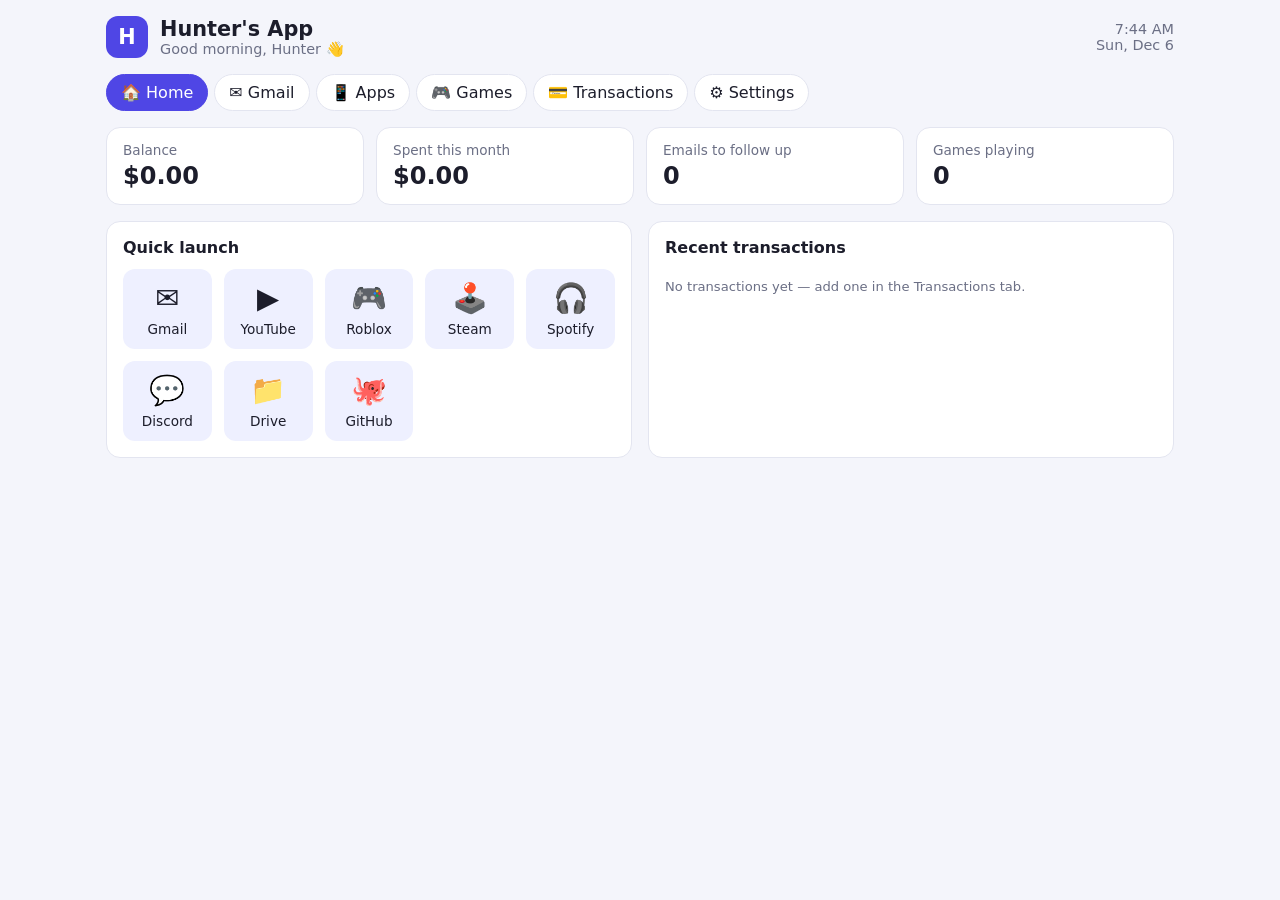
==== index.html @ a6f7c9c9 "Add Hunter's App personal dashboard Co-Authored-By: Claude Opus 5.5 <noreply@anthropic.com> Claude-S" ====
<!doctype html>
<html lang="en">
<head>
  <meta charset="utf-8">
  <meta name="viewport" content="width=device-width, initial-scale=1">
  <title>Hunter's App</title>
  <meta name="theme-color" content="#4f46e5">
  <link rel="stylesheet" href="style.css">
</head>
<body>
  <header class="topbar">
    <div class="brand">
      <span class="logo">H</span>
      <div>
        <h1>Hunter's App</h1>
        <p id="greeting" class="muted">Welcome back</p>
      </div>
    </div>
    <div id="clock" class="clock"></div>
  </header>

  <nav class="tabs" id="tabs">
    <button data-tab="home" class="active">🏠 Home</button>
    <button data-tab="gmail">✉️ Gmail</button>
    <button data-tab="apps">📱 Apps</button>
    <button data-tab="games">🎮 Games</button>
    <button data-tab="money">💳 Transactions</button>
    <button data-tab="settings">⚙️ Settings</button>
  </nav>

  <main>
    <!-- HOME -->
    <section id="home" class="panel active">
      <div class="stats">
        <div class="stat"><span class="label">Balance</span><span id="stat-balance" class="value">$0.00</span></div>
        <div class="stat"><span class="label">Spent this month</span><span id="stat-spent" class="value">$0.00</span></div>
        <div class="stat"><span class="label">Emails to follow up</span><span id="stat-mail" class="value">0</span></div>
        <div class="stat"><span class="label">Games playing</span><span id="stat-games" class="value">0</span></div>
      </div>
      <div class="grid2">
        <div class="card">
          <h2>Quick launch</h2>
          <div id="home-apps" class="app-grid small"></div>
        </div>
        <div class="card">
          <h2>Recent transactions</h2>
          <ul id="home-tx" class="list"></ul>
        </div>
      </div>
    </section>

    <!-- GMAIL -->
    <section id="gmail" class="panel">
      <div class="card">
        <h2>Open Gmail</h2>
        <div class="btn-row">
          <a class="btn" target="_blank" rel="noopener" href="https://mail.google.com/mail/u/0/#inbox">📥 Inbox</a>
          <a class="btn" target="_blank" rel="noopener" href="https://mail.google.com/mail/u/0/#search/is%3Aunread">🔵 Unread</a>
          <a class="btn" target="_blank" rel="noopener" href="https://mail.google.com/mail/u/0/#starred">⭐ Starred</a>
          <a class="btn" target="_blank" rel="noopener" href="https://mail.google.com/mail/u/0/#search/category%3Apurchases">🧾 Purchases</a>
          <a class="btn" target="_blank" rel="noopener" href="https://mail.google.com/mail/u/0/#search/category%3Aupdates">🔔 Updates</a>
          <a class="btn primary" target="_blank" rel="noopener" href="https://mail.google.com/mail/u/0/#inbox?compose=new">✏️ Compose</a>
        </div>
        <form id="mail-search" class="row">
          <input id="mail-q" placeholder="Search Gmail (e.g. from:amazon receipts)">
          <button class="btn primary">Search</button>
        </form>
      </div>
      <div class="card">
        <h2>Emails to follow up on</h2>
        <form id="mail-form" class="row">
          <input id="mail-from" placeholder="Who is it from?" required>
          <input id="mail-subject" placeholder="What's it about?" required>
          <button class="btn primary">Add</button>
        </form>
        <ul id="mail-list" class="list"></ul>
      </div>
    </section>

    <!-- APPS -->
    <section id="apps" class="panel">
      <div class="card">
        <h2>My apps</h2>
        <div id="app-grid" class="app-grid"></div>
      </div>
      <div class="card">
        <h2>Add an app</h2>
        <form id="app-form" class="row">
          <input id="app-icon" placeholder="Emoji" maxlength="4" class="short">
          <input id="app-name" placeholder="Name" required>
          <input id="app-url" placeholder="https://..." type="url" required>
          <button class="btn primary">Add</button>
        </form>
      </div>
    </section>

    <!-- GAMES -->
    <section id="games" class="panel">
      <div class="card">
        <h2>Add a game</h2>
        <form id="game-form" class="row">
          <input id="game-name" placeholder="Game name" required>
          <select id="game-platform">
            <option>PC</option><option>PlayStation</option><option>Xbox</option>
            <option>Switch</option><option>Mobile</option><option>Roblox</option><option>Other</option>
          </select>
          <select id="game-status">
            <option value="playing">Playing</option>
            <option value="wishlist">Wishlist</option>
            <option value="done">Beat it</option>
          </select>
          <button class="btn primary">Add</button>
        </form>
      </div>
      <div class="filter-row" id="game-filter">
        <button data-f="all" class="chip active">All</button>
        <button data-f="playing" class="chip">Playing</button>
        <button data-f="wishlist" class="chip">Wishlist</button>
        <button data-f="done" class="chip">Beat it</button>
      </div>
      <div id="game-list" class="game-grid"></div>
    </section>

    <!-- TRANSACTIONS -->
    <section id="money" class="panel">
      <div class="stats">
        <div class="stat"><span class="label">Money in</span><span id="m-in" class="value good">$0.00</span></div>
        <div class="stat"><span class="label">Money out</span><span id="m-out" class="value bad">$0.00</span></div>
        <div class="stat"><span class="label">Balance</span><span id="m-bal" class="value">$0.00</span></div>
      </div>
      <div class="card">
        <h2>Add a transaction</h2>
        <form id="tx-form" class="row">
          <select id="tx-type">
            <option value="out">Spent</option>
            <option value="in">Got paid</option>
          </select>
          <input id="tx-desc" placeholder="What for?" required>
          <input id="tx-amount" type="number" step="0.01" min="0.01" placeholder="Amount" required class="short">
          <select id="tx-cat">
            <option>Food</option><option>Games</option><option>Shopping</option><option>Subscriptions</option>
            <option>Transport</option><option>Allowance</option><option>Job</option><option>Gift</option><option>Other</option>
          </select>
          <input id="tx-date" type="date" required>
          <button class="btn primary">Add</button>
        </form>
      </div>
      <div class="grid2">
        <div class="card">
          <h2>Spending by category</h2>
          <div id="cat-bars"></div>
        </div>
        <div class="card">
          <h2>All transactions</h2>
          <ul id="tx-list" class="list"></ul>
        </div>
      </div>
    </section>

    <!-- SETTINGS -->
    <section id="settings" class="panel">
      <div class="card">
        <h2>Your name</h2>
        <form id="name-form" class="row">
          <input id="name-input" placeholder="Hunter">
          <button class="btn primary">Save</button>
        </form>
      </div>
      <div class="card">
        <h2>Backup</h2>
        <p class="muted">Everything is saved in this browser only. Download a backup to keep it safe or move it to another device.</p>
        <div class="btn-row">
          <button id="export-btn" class="btn">⬇️ Download backup</button>
          <label class="btn">⬆️ Restore backup<input id="import-file" type="file" accept="application/json" hidden></label>
          <button id="reset-btn" class="btn danger">🗑️ Erase everything</button>
        </div>
      </div>
    </section>
  </main>

  <script src="app.js"></script>
</body>
</html>
---- style.css ----
:root {
  --bg: #f4f5fb;
  --card: #ffffff;
  --text: #1c1d2b;
  --muted: #6b6f85;
  --border: #e3e5f0;
  --accent: #4f46e5;
  --accent-soft: #eef0ff;
  --good: #15803d;
  --bad: #c2410c;
  --radius: 14px;
}
@media (prefers-color-scheme: dark) {
  :root {
    --bg: #0f1020;
    --card: #1a1b2e;
    --text: #ecedf7;
    --muted: #9a9db5;
    --border: #2b2d45;
    --accent: #818cf8;
    --accent-soft: #25274a;
    --good: #4ade80;
    --bad: #fb923c;
  }
}

* { box-sizing: border-box; }
body {
  margin: 0;
  font-family: system-ui, -apple-system, "Segoe UI", Roboto, sans-serif;
  background: var(--bg);
  color: var(--text);
}
h1 { font-size: 1.3rem; margin: 0; }
h2 { font-size: 1rem; margin: 0 0 12px; }
.muted { color: var(--muted); margin: 0; font-size: .9rem; }

.topbar {
  display: flex; justify-content: space-between; align-items: center;
  padding: 16px; max-width: 1100px; margin: 0 auto;
}
.brand { display: flex; gap: 12px; align-items: center; }
.logo {
  width: 42px; height: 42px; border-radius: 12px; background: var(--accent);
  color: #fff; display: grid; place-items: center; font-weight: 800; font-size: 1.3rem;
}
.clock { font-variant-numeric: tabular-nums; color: var(--muted); text-align: right; font-size: .9rem; }

.tabs {
  display: flex; gap: 6px; overflow-x: auto; padding: 0 16px 8px;
  max-width: 1100px; margin: 0 auto; scrollbar-width: none;
}
.tabs button, .chip {
  border: 1px solid var(--border); background: var(--card); color: var(--text);
  padding: 8px 14px; border-radius: 999px; cursor: pointer; white-space: nowrap; font: inherit;
}
.tabs button.active, .chip.active { background: var(--accent); border-color: var(--accent); color: #fff; }

main { max-width: 1100px; margin: 0 auto; padding: 8px 16px 40px; }
.panel { display: none; }
.panel.active { display: block; }

.card {
  background: var(--card); border: 1px solid var(--border);
  border-radius: var(--radius); padding: 16px; margin-bottom: 16px;
}
.grid2 { display: grid; grid-template-columns: 1fr 1fr; gap: 16px; }
.grid2 .card { margin-bottom: 0; }

.stats { display: grid; grid-template-columns: repeat(auto-fit, minmax(160px, 1fr)); gap: 12px; margin-bottom: 16px; }
.stat {
  background: var(--card); border: 1px solid var(--border); border-radius: var(--radius);
  padding: 14px 16px; display: flex; flex-direction: column; gap: 4px;
}
.stat .label { color: var(--muted); font-size: .85rem; }
.stat .value { font-size: 1.5rem; font-weight: 700; font-variant-numeric: tabular-nums; }
.good { color: var(--good); }
.bad { color: var(--bad); }

.row { display: flex; gap: 8px; flex-wrap: wrap; margin-top: 12px; }
.row:first-of-type { margin-top: 0; }
input, select {
  font: inherit; color: var(--text); background: var(--bg);
  border: 1px solid var(--border); border-radius: 10px; padding: 9px 12px;
  flex: 1 1 140px; min-width: 0;
}
input.short { flex: 0 1 100px; }
.btn {
  font: inherit; border: 1px solid var(--border); background: var(--accent-soft); color: var(--text);
  padding: 9px 14px; border-radius: 10px; cursor: pointer; text-decoration: none; display: inline-block;
}
.btn.primary { background: var(--accent); color: #fff; border-color: var(--accent); }
.btn.danger { color: var(--bad); }
.btn-row { display: flex; gap: 8px; flex-wrap: wrap; margin-bottom: 12px; }

.list { list-style: none; margin: 0; padding: 0; }
.list li {
  display: flex; align-items: center; gap: 10px; padding: 10px 0;
  border-bottom: 1px solid var(--border);
}
.list li:last-child { border-bottom: none; }
.list .grow { flex: 1; min-width: 0; }
.list .sub { color: var(--muted); font-size: .82rem; }
.list .amt { font-weight: 600; font-variant-numeric: tabular-nums; }
.list.empty::after, .empty-note { content: attr(data-empty); color: var(--muted); font-size: .9rem; }
.x { background: none; border: none; color: var(--muted); cursor: pointer; font-size: 1.1rem; padding: 4px; }
.x:hover { color: var(--bad); }

.app-grid { display: grid; grid-template-columns: repeat(auto-fill, minmax(96px, 1fr)); gap: 12px; }
.app-grid.small { grid-template-columns: repeat(auto-fill, minmax(76px, 1fr)); }
.app {
  position: relative; display: flex; flex-direction: column; align-items: center; gap: 6px;
  padding: 12px 6px; border-radius: 12px; text-decoration: none; color: var(--text);
  background: var(--accent-soft); text-align: center; font-size: .85rem;
}
.app .ico { font-size: 1.8rem; }
.app .x { position: absolute; top: 0; right: 2px; font-size: .9rem; }

.filter-row { display: flex; gap: 6px; flex-wrap: wrap; margin-bottom: 12px; }
.game-grid { display: grid; grid-template-columns: repeat(auto-fill, minmax(220px, 1fr)); gap: 12px; }
.game {
  background: var(--card); border: 1px solid var(--border); border-radius: var(--radius);
  padding: 14px; display: flex; flex-direction: column; gap: 8px;
}
.game .top { display: flex; justify-content: space-between; align-items: start; gap: 8px; }
.game .name { font-weight: 700; }
.tag { font-size: .75rem; padding: 2px 8px; border-radius: 999px; background: var(--accent-soft); color: var(--muted); }
.game .hours { display: flex; align-items: center; gap: 8px; color: var(--muted); font-size: .85rem; }
.game .hours button { padding: 2px 10px; }
.game select { flex: none; padding: 6px 8px; font-size: .85rem; }

.bar { margin-bottom: 10px; }
.bar .lbl { display: flex; justify-content: space-between; font-size: .85rem; margin-bottom: 4px; }
.bar .track { height: 10px; background: var(--accent-soft); border-radius: 999px; overflow: hidden; }
.bar .fill { height: 100%; background: var(--accent); border-radius: 999px; }

@media (max-width: 720px) {
  .grid2 { grid-template-columns: 1fr; }
  .stat .value { font-size: 1.25rem; }
}
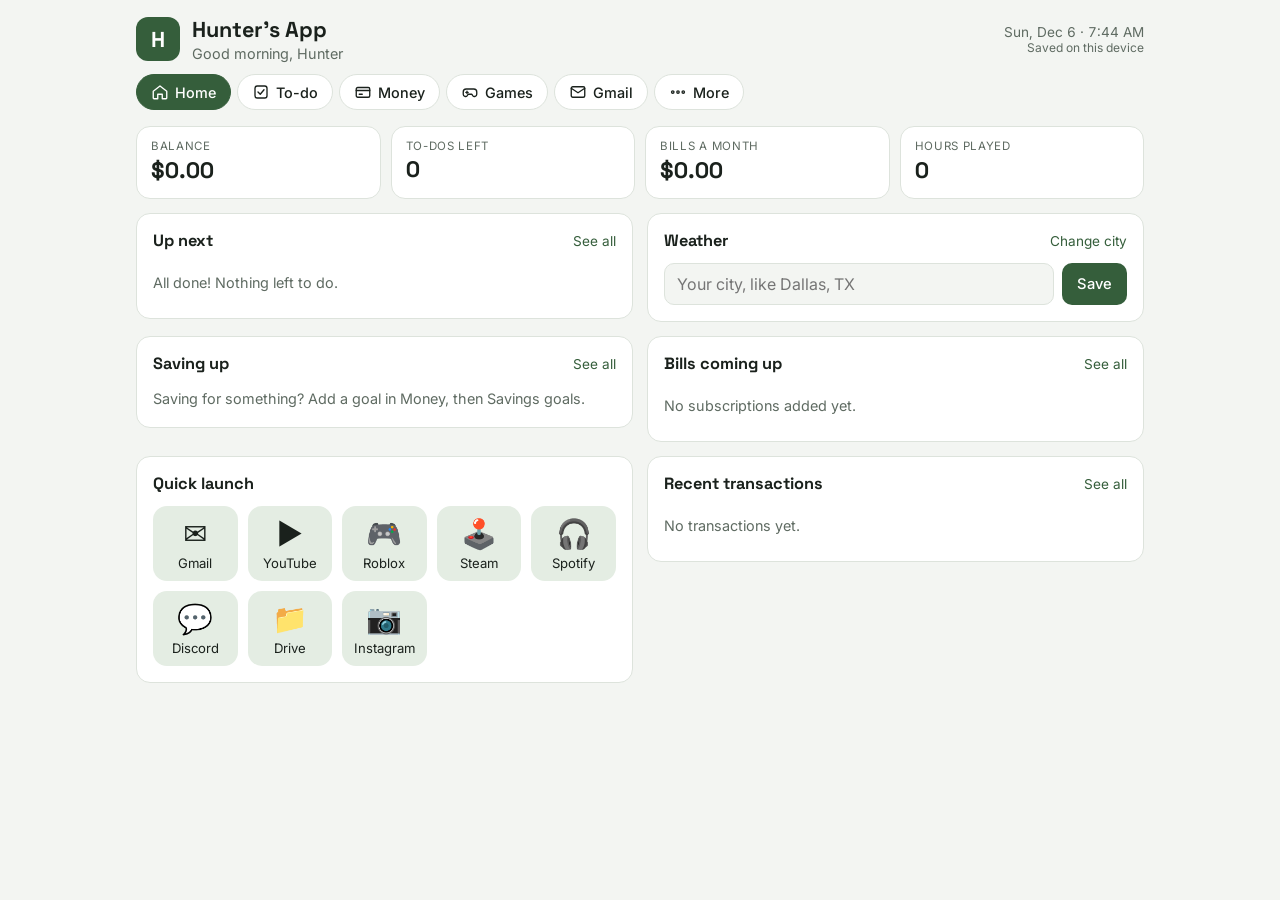
==== commit d8eea5d7: "Make Hunter's App installable on iPhone Add a web app manifest, home screen icons and an offline ser" ====
--- a/index.html
+++ b/index.html
@@ -1,164 +1,432 @@
 <!doctype html>
 <html lang="en">
 <head>
-  <meta charset="utf-8">
-  <meta name="viewport" content="width=device-width, initial-scale=1">
-  <title>Hunter's App</title>
-  <meta name="theme-color" content="#4f46e5">
-  <link rel="stylesheet" href="style.css">
+<meta charset="utf-8">
+<meta name="viewport" content="width=device-width, initial-scale=1, viewport-fit=cover">
+<title>Hunter's App</title>
+<meta name="apple-mobile-web-app-capable" content="yes">
+<meta name="mobile-web-app-capable" content="yes">
+<meta name="apple-mobile-web-app-status-bar-style" content="default">
+<meta name="apple-mobile-web-app-title" content="Hunter's App">
+<meta name="theme-color" content="#f3f5f2" media="(prefers-color-scheme: light)">
+<meta name="theme-color" content="#101511" media="(prefers-color-scheme: dark)">
+<link rel="manifest" href="manifest.webmanifest">
+<link rel="apple-touch-icon" href="icons/apple-touch-icon.png">
+<link rel="icon" href="icons/icon-192.png">
+<link rel="preconnect" href="https://fonts.googleapis.com">
+<link rel="stylesheet" href="https://fonts.googleapis.com/css2?family=Inter:wght@400;500;600&family=Space+Grotesk:wght@500;700&display=swap">
+<style>
+/* Layout: app shell — header, one panel at a time, tab bar pinned to the bottom on phones, on top on wide screens. Default accent is hunter green; Settings can swap it. */
+:root {
+  --bg: #f3f5f2;
+  --card: #ffffff;
+  --fg: #1a211c;
+  --muted: #5f6b62;
+  --line: #dde3dc;
+  --accent: #355e3b;
+  --accent-fg: #ffffff;
+  --accent-soft: #e4ede3;
+  --good: #1f7a3a;
+  --bad: #b4441b;
+  --gold: #a8740a;
+  --font-display: "Space Grotesk", system-ui, sans-serif;
+  --font-body: "Inter", system-ui, -apple-system, sans-serif;
+  --r: 14px;
+  --nav-h: 62px;
+}
+@media (prefers-color-scheme: dark) {
+  :root:not([data-theme="light"]) {
+    --bg: #101511; --card: #19201a; --fg: #e8eee7; --muted: #9aa79c; --line: #2a342c;
+    --accent: #7fbf8a; --accent-fg: #0e1a10; --accent-soft: #233328; --good: #6fd68c; --bad: #f29a6b; --gold: #f0c24f;
+    color-scheme: dark;
+  }
+}
+:root[data-theme="dark"] {
+  --bg: #101511; --card: #19201a; --fg: #e8eee7; --muted: #9aa79c; --line: #2a342c;
+  --accent: #7fbf8a; --accent-fg: #0e1a10; --accent-soft: #233328; --good: #6fd68c; --bad: #f29a6b; --gold: #f0c24f;
+  color-scheme: dark;
+}
+* { box-sizing: border-box; }
+html { padding-top: env(safe-area-inset-top, 0px); }
+body { margin: 0; -webkit-text-size-adjust: 100%; overscroll-behavior-y: none; }
+[hidden] { display: none !important; }
+body {
+  background: var(--bg); color: var(--fg); font-family: var(--font-body); font-size: 15px;
+  -webkit-tap-highlight-color: transparent;
+}
+h1, h2, h3 { font-family: var(--font-display); margin: 0; text-wrap: balance; }
+h1 { font-size: 1.35rem; }
+h2 { font-size: 1.02rem; font-weight: 700; }
+h3 { font-size: .95rem; font-weight: 600; }
+p { margin: 0; }
+.muted { color: var(--muted); }
+.wrap {
+  max-width: 1040px; margin: 0 auto;
+  padding-left: max(16px, env(safe-area-inset-left, 0px));
+  padding-right: max(16px, env(safe-area-inset-right, 0px));
+}
+
+header.top { padding-block: 16px 8px; display: flex; justify-content: space-between; align-items: center; gap: 12px; }
+.brand { display: flex; gap: 12px; align-items: center; min-width: 0; }
+.logo {
+  flex: none; width: 44px; height: 44px; border-radius: 12px; background: var(--accent); color: var(--accent-fg);
+  display: grid; place-items: center; font: 700 1.35rem var(--font-display);
+}
+#greeting { margin: 2px 0 0; font-size: .9rem; }
+.clock { text-align: right; font-size: .85rem; color: var(--muted); font-variant-numeric: tabular-nums; }
+.sync { font-size: .75rem; }
+
+nav.tabs { display: flex; gap: 6px; }
+nav.tabs button {
+  font: 500 .9rem var(--font-body); color: var(--fg); background: var(--card);
+  border: 1px solid var(--line); border-radius: 999px; padding: 8px 14px; cursor: pointer;
+  display: flex; align-items: center; gap: 6px;
+}
+nav.tabs button svg { width: 18px; height: 18px; }
+nav.tabs button[aria-selected="true"] { background: var(--accent); color: var(--accent-fg); border-color: var(--accent); }
+nav.tabs-top { padding-block: 4px 12px; overflow-x: auto; }
+
+main { padding-block: 4px 32px; }
+.panel { display: grid; gap: 14px; }
+.sub-panel { display: grid; gap: 14px; }
+
+.card { background: var(--card); border: 1px solid var(--line); border-radius: var(--r); padding: 16px; display: grid; gap: 12px; min-width: 0; align-content: start; }
+.card-head { display: flex; justify-content: space-between; align-items: baseline; gap: 8px; }
+.card-head a, .linkish { font-size: .85rem; color: var(--accent); background: none; border: 0; padding: 0; cursor: pointer; font-family: inherit; text-decoration: none; }
+.grid2 { display: grid; grid-template-columns: 1fr 1fr; gap: 14px; align-items: start; }
+.stats { display: grid; grid-template-columns: repeat(4, 1fr); gap: 10px; }
+.stats.three { grid-template-columns: repeat(3, 1fr); }
+.stat { background: var(--card); border: 1px solid var(--line); border-radius: var(--r); padding: 12px 14px; display: grid; gap: 2px; min-width: 0; }
+.stat .label { font-size: .72rem; text-transform: uppercase; letter-spacing: .06em; color: var(--muted); }
+.stat .value { font: 700 1.4rem var(--font-display); font-variant-numeric: tabular-nums; overflow-wrap: anywhere; }
+.stat .note { font-size: .78rem; color: var(--muted); }
+.good { color: var(--good); } .bad { color: var(--bad); }
+
+.row { display: flex; gap: 8px; flex-wrap: wrap; }
+input, select {
+  font: 16px var(--font-body); color: var(--fg); background: var(--bg);
+  border: 1px solid var(--line); border-radius: 10px; padding: 10px 12px; flex: 1 1 150px; min-width: 0;
+}
+input.short, select.short { flex: 0 1 120px; }
+input:focus-visible, select:focus-visible, button:focus-visible, a:focus-visible { outline: 2px solid var(--accent); outline-offset: 2px; }
+.btn {
+  font: 500 .92rem var(--font-body); color: var(--fg); background: var(--accent-soft);
+  border: 1px solid transparent; border-radius: 10px; padding: 10px 14px; cursor: pointer;
+  text-decoration: none; display: inline-flex; align-items: center; justify-content: center; gap: 6px;
+}
+.btn.primary { background: var(--accent); color: var(--accent-fg); }
+.btn.danger { color: var(--bad); background: transparent; border-color: var(--line); }
+.btn.sm { padding: 5px 12px; font-size: .85rem; }
+.links { display: grid; grid-template-columns: repeat(3, 1fr); gap: 8px; }
+
+.list { list-style: none; margin: 0; padding: 0; }
+.list li { display: flex; align-items: center; gap: 10px; padding: 11px 0; border-bottom: 1px solid var(--line); }
+.list li:last-child { border-bottom: 0; }
+.list .grow { flex: 1; min-width: 0; overflow-wrap: anywhere; }
+.list li.done .grow > div:first-child { text-decoration: line-through; color: var(--muted); }
+.sub { color: var(--muted); font-size: .8rem; margin-top: 2px; }
+.amt { font-weight: 600; font-variant-numeric: tabular-nums; white-space: nowrap; }
+.empty { color: var(--muted); font-size: .9rem; padding: 4px 0; }
+.x { background: none; border: 0; color: var(--muted); cursor: pointer; font-size: 1.25rem; line-height: 1; padding: 6px; }
+.check { width: 22px; height: 22px; flex: none; accent-color: var(--accent); margin: 0; }
+.due { font-size: .72rem; padding: 3px 8px; border-radius: 999px; background: var(--accent-soft); color: var(--muted); white-space: nowrap; }
+.due.late { background: var(--bad); color: var(--card); }
+.due.soon { background: var(--accent); color: var(--accent-fg); }
+
+.apps { display: grid; grid-template-columns: repeat(auto-fill, minmax(84px, 1fr)); gap: 10px; }
+.app {
+  position: relative; display: grid; justify-items: center; gap: 6px; padding: 14px 4px 10px;
+  border-radius: 14px; background: var(--accent-soft); color: var(--fg); text-decoration: none; font-size: .82rem; text-align: center;
+}
+.app .ico { font-size: 1.8rem; line-height: 1; }
+.app .x { position: absolute; top: 0; right: 0; font-size: 1rem; }
+
+.chips { display: flex; gap: 6px; flex-wrap: wrap; }
+.chip { font: 500 .85rem var(--font-body); color: var(--fg); background: var(--card); border: 1px solid var(--line); border-radius: 999px; padding: 7px 13px; cursor: pointer; }
+.chip[aria-pressed="true"] { background: var(--accent); color: var(--accent-fg); border-color: var(--accent); }
+
+.games { display: grid; grid-template-columns: repeat(auto-fill, minmax(230px, 1fr)); gap: 10px; }
+.game { background: var(--card); border: 1px solid var(--line); border-radius: var(--r); padding: 14px; display: grid; gap: 10px; }
+.game .top { display: flex; justify-content: space-between; align-items: start; gap: 8px; }
+.game .name { font-weight: 600; overflow-wrap: anywhere; }
+.pill { font-size: .72rem; padding: 3px 9px; border-radius: 999px; background: var(--accent-soft); color: var(--muted); }
+.pill.playing { background: var(--accent); color: var(--accent-fg); }
+.game .bottom { display: flex; align-items: center; justify-content: space-between; gap: 8px; flex-wrap: wrap; }
+.hours { display: flex; align-items: center; gap: 6px; font-size: .85rem; color: var(--muted); font-variant-numeric: tabular-nums; }
+.game select { flex: none; padding: 6px 8px; font-size: 14px; }
+
+.shelf { display: grid; grid-template-columns: repeat(auto-fill, minmax(110px, 1fr)); gap: 10px; }
+.trophy { display: grid; justify-items: center; gap: 4px; text-align: center; padding: 14px 8px 12px; border-radius: 12px; background: var(--accent-soft); }
+.trophy svg { width: 34px; height: 34px; color: var(--gold); }
+.trophy .tn { font-weight: 600; font-size: .85rem; overflow-wrap: anywhere; }
+.trophy .tsub { font-size: .72rem; color: var(--muted); }
+
+.bars { display: grid; gap: 10px; }
+.bar { display: grid; gap: 4px; }
+.bar .lbl { display: flex; justify-content: space-between; gap: 8px; font-size: .85rem; }
+.bar .lbl span:first-child { min-width: 0; overflow-wrap: anywhere; }
+.bar .track { height: 10px; background: var(--accent-soft); border-radius: 999px; overflow: hidden; }
+.bar .fill { height: 100%; background: var(--accent); border-radius: 999px; }
+.bar.big .track { height: 14px; }
+.bar.won .fill { background: var(--good); }
+
+.goal { display: grid; gap: 8px; padding: 12px 0; border-bottom: 1px solid var(--line); }
+.goal:last-child { border-bottom: 0; }
+.goal .head { display: flex; justify-content: space-between; align-items: baseline; gap: 8px; }
+.goal .nums { font-variant-numeric: tabular-nums; font-size: .9rem; }
+.goal .row input { flex: 1 1 90px; padding: 7px 10px; }
+
+.weather { display: flex; align-items: center; gap: 14px; }
+.weather svg { width: 42px; height: 42px; color: var(--gold); flex: none; }
+
+.swatches { display: flex; gap: 10px; flex-wrap: wrap; }
+.swatch {
+  width: 44px; height: 44px; border-radius: 50%; border: 3px solid var(--card); cursor: pointer;
+  box-shadow: 0 0 0 1px var(--line);
+}
+.swatch[aria-pressed="true"] { box-shadow: 0 0 0 3px var(--fg); }
+
+.notice { background: var(--accent-soft); border-radius: 12px; padding: 12px 14px; font-size: .9rem; display: grid; gap: 6px; }
+.confirm { display: flex; gap: 8px; flex-wrap: wrap; align-items: center; }
+
+nav.tabs-bottom { display: none; }
+@media (max-width: 720px) {
+  nav.tabs-top { display: none; }
+  nav.tabs-bottom {
+    display: flex; position: fixed; left: 0; right: 0; bottom: 0; z-index: 20;
+    background: var(--card); border-top: 1px solid var(--line);
+    padding: 6px max(4px, env(safe-area-inset-right, 0px)) calc(6px + env(safe-area-inset-bottom, 0px)) max(4px, env(safe-area-inset-left, 0px));
+    justify-content: space-around; gap: 0;
+  }
+  nav.tabs-bottom button {
+    flex: 1; flex-direction: column; gap: 2px; border: 0; background: none; border-radius: 10px;
+    font-size: .66rem; padding: 6px 0; color: var(--muted); min-width: 0;
+  }
+  nav.tabs-bottom button[aria-selected="true"] { background: none; color: var(--accent); }
+  nav.tabs-bottom button svg { width: 22px; height: 22px; }
+  main { padding-bottom: calc(var(--nav-h) + 24px + env(safe-area-inset-bottom, 0px)); }
+  .grid2 { grid-template-columns: 1fr; }
+  .clock #clock { white-space: pre-line; }
+  .stats { grid-template-columns: 1fr 1fr; }
+  .stats.three { grid-template-columns: 1fr 1fr 1fr; }
+  .stats.three .stat .value { font-size: 1.05rem; }
+  .links { grid-template-columns: 1fr 1fr; }
+}
+@media (prefers-reduced-motion: no-preference) { .btn, .chip, nav.tabs button, .bar .fill { transition: background .15s, color .15s, width .3s; } }
+</style>
+<style id="accent-style"></style>
 </head>
 <body>
-  <header class="topbar">
+
+<div class="wrap">
+  <header class="top">
     <div class="brand">
-      <span class="logo">H</span>
+      <div class="logo" aria-hidden="true">H</div>
       <div>
         <h1>Hunter's App</h1>
         <p id="greeting" class="muted">Welcome back</p>
       </div>
     </div>
-    <div id="clock" class="clock"></div>
+    <div class="clock"><div id="clock"></div><div id="sync" class="sync">Saved on this device</div></div>
   </header>
-
-  <nav class="tabs" id="tabs">
-    <button data-tab="home" class="active">🏠 Home</button>
-    <button data-tab="gmail">✉️ Gmail</button>
-    <button data-tab="apps">📱 Apps</button>
-    <button data-tab="games">🎮 Games</button>
-    <button data-tab="money">💳 Transactions</button>
-    <button data-tab="settings">⚙️ Settings</button>
-  </nav>
-
-  <main>
-    <!-- HOME -->
-    <section id="home" class="panel active">
-      <div class="stats">
-        <div class="stat"><span class="label">Balance</span><span id="stat-balance" class="value">$0.00</span></div>
-        <div class="stat"><span class="label">Spent this month</span><span id="stat-spent" class="value">$0.00</span></div>
-        <div class="stat"><span class="label">Emails to follow up</span><span id="stat-mail" class="value">0</span></div>
-        <div class="stat"><span class="label">Games playing</span><span id="stat-games" class="value">0</span></div>
-      </div>
-      <div class="grid2">
-        <div class="card">
-          <h2>Quick launch</h2>
-          <div id="home-apps" class="app-grid small"></div>
-        </div>
-        <div class="card">
-          <h2>Recent transactions</h2>
-          <ul id="home-tx" class="list"></ul>
-        </div>
-      </div>
-    </section>
-
-    <!-- GMAIL -->
-    <section id="gmail" class="panel">
-      <div class="card">
-        <h2>Open Gmail</h2>
-        <div class="btn-row">
-          <a class="btn" target="_blank" rel="noopener" href="https://mail.google.com/mail/u/0/#inbox">📥 Inbox</a>
-          <a class="btn" target="_blank" rel="noopener" href="https://mail.google.com/mail/u/0/#search/is%3Aunread">🔵 Unread</a>
-          <a class="btn" target="_blank" rel="noopener" href="https://mail.google.com/mail/u/0/#starred">⭐ Starred</a>
-          <a class="btn" target="_blank" rel="noopener" href="https://mail.google.com/mail/u/0/#search/category%3Apurchases">🧾 Purchases</a>
-          <a class="btn" target="_blank" rel="noopener" href="https://mail.google.com/mail/u/0/#search/category%3Aupdates">🔔 Updates</a>
-          <a class="btn primary" target="_blank" rel="noopener" href="https://mail.google.com/mail/u/0/#inbox?compose=new">✏️ Compose</a>
-        </div>
-        <form id="mail-search" class="row">
-          <input id="mail-q" placeholder="Search Gmail (e.g. from:amazon receipts)">
-          <button class="btn primary">Search</button>
-        </form>
-      </div>
-      <div class="card">
-        <h2>Emails to follow up on</h2>
-        <form id="mail-form" class="row">
-          <input id="mail-from" placeholder="Who is it from?" required>
-          <input id="mail-subject" placeholder="What's it about?" required>
-          <button class="btn primary">Add</button>
-        </form>
-        <ul id="mail-list" class="list"></ul>
-      </div>
-    </section>
-
-    <!-- APPS -->
-    <section id="apps" class="panel">
-      <div class="card">
-        <h2>My apps</h2>
-        <div id="app-grid" class="app-grid"></div>
-      </div>
-      <div class="card">
-        <h2>Add an app</h2>
-        <form id="app-form" class="row">
-          <input id="app-icon" placeholder="Emoji" maxlength="4" class="short">
-          <input id="app-name" placeholder="Name" required>
-          <input id="app-url" placeholder="https://..." type="url" required>
-          <button class="btn primary">Add</button>
-        </form>
-      </div>
-    </section>
-
-    <!-- GAMES -->
-    <section id="games" class="panel">
-      <div class="card">
-        <h2>Add a game</h2>
-        <form id="game-form" class="row">
-          <input id="game-name" placeholder="Game name" required>
-          <select id="game-platform">
-            <option>PC</option><option>PlayStation</option><option>Xbox</option>
-            <option>Switch</option><option>Mobile</option><option>Roblox</option><option>Other</option>
-          </select>
-          <select id="game-status">
-            <option value="playing">Playing</option>
-            <option value="wishlist">Wishlist</option>
-            <option value="done">Beat it</option>
-          </select>
-          <button class="btn primary">Add</button>
-        </form>
-      </div>
-      <div class="filter-row" id="game-filter">
-        <button data-f="all" class="chip active">All</button>
-        <button data-f="playing" class="chip">Playing</button>
-        <button data-f="wishlist" class="chip">Wishlist</button>
-        <button data-f="done" class="chip">Beat it</button>
-      </div>
-      <div id="game-list" class="game-grid"></div>
-    </section>
-
-    <!-- TRANSACTIONS -->
-    <section id="money" class="panel">
-      <div class="stats">
-        <div class="stat"><span class="label">Money in</span><span id="m-in" class="value good">$0.00</span></div>
-        <div class="stat"><span class="label">Money out</span><span id="m-out" class="value bad">$0.00</span></div>
-        <div class="stat"><span class="label">Balance</span><span id="m-bal" class="value">$0.00</span></div>
-      </div>
+  <nav class="tabs tabs-top" id="tabs-top" aria-label="Sections"></nav>
+</div>
+
+<main class="wrap">
+  <!-- HOME -->
+  <section id="home" class="panel">
+    <div class="stats">
+      <div class="stat"><span class="label">Balance</span><span id="s-bal" class="value">$0.00</span></div>
+      <div class="stat"><span class="label">To-dos left</span><span id="s-todo" class="value">0</span><span id="s-todo-note" class="note"></span></div>
+      <div class="stat"><span class="label">Bills a month</span><span id="s-subs" class="value">$0.00</span></div>
+      <div class="stat"><span class="label">Hours played</span><span id="s-hours" class="value">0</span></div>
+    </div>
+    <div class="grid2">
+      <div class="card">
+        <div class="card-head"><h2>Up next</h2><button class="linkish" data-tab="todo">See all</button></div>
+        <ul id="home-todo" class="list"></ul>
+      </div>
+      <div class="card">
+        <div class="card-head"><h2>Weather</h2><button class="linkish" data-tab="more">Change city</button></div>
+        <div id="home-weather"></div>
+      </div>
+      <div class="card">
+        <div class="card-head"><h2>Saving up</h2><button class="linkish" data-goto-money="goals">See all</button></div>
+        <div id="home-goal"></div>
+      </div>
+      <div class="card">
+        <div class="card-head"><h2>Bills coming up</h2><button class="linkish" data-goto-money="subs">See all</button></div>
+        <ul id="home-subs" class="list"></ul>
+      </div>
+      <div class="card"><h2>Quick launch</h2><div id="home-apps" class="apps"></div></div>
+      <div class="card">
+        <div class="card-head"><h2>Recent transactions</h2><button class="linkish" data-goto-money="tx">See all</button></div>
+        <ul id="home-tx" class="list"></ul>
+      </div>
+    </div>
+  </section>
+
+  <!-- TO-DO -->
+  <section id="todo" class="panel" hidden>
+    <div class="card">
+      <h2>Add a to-do</h2>
+      <form id="todo-form" class="row">
+        <input id="todo-text" placeholder="What do you need to do?" required>
+        <select id="todo-kind" class="short"><option>Homework</option><option>Chore</option><option>Test</option><option>Other</option></select>
+        <input id="todo-due" type="date" class="short" aria-label="Due date">
+        <button class="btn primary">Add</button>
+      </form>
+    </div>
+    <div class="card">
+      <h2>To do</h2>
+      <ul id="todo-list" class="list"></ul>
+    </div>
+    <div class="card" id="done-card">
+      <div class="card-head"><h2>Finished</h2><button class="linkish" id="clear-done">Clear finished</button></div>
+      <ul id="done-list" class="list"></ul>
+    </div>
+  </section>
+
+  <!-- MONEY -->
+  <section id="money" class="panel" hidden>
+    <div class="stats three">
+      <div class="stat"><span class="label">Money in</span><span id="m-in" class="value good">$0.00</span></div>
+      <div class="stat"><span class="label">Money out</span><span id="m-out" class="value bad">$0.00</span></div>
+      <div class="stat"><span class="label">Balance</span><span id="m-bal" class="value">$0.00</span></div>
+    </div>
+    <div class="chips" id="money-tabs">
+      <button class="chip" data-m="tx" aria-pressed="true">Transactions</button>
+      <button class="chip" data-m="goals" aria-pressed="false">Savings goals</button>
+      <button class="chip" data-m="subs" aria-pressed="false">Subscriptions</button>
+    </div>
+
+    <div class="sub-panel" data-mpanel="tx">
       <div class="card">
         <h2>Add a transaction</h2>
         <form id="tx-form" class="row">
-          <select id="tx-type">
-            <option value="out">Spent</option>
-            <option value="in">Got paid</option>
-          </select>
+          <select id="tx-type" class="short"><option value="out">I spent</option><option value="in">I got</option></select>
           <input id="tx-desc" placeholder="What for?" required>
-          <input id="tx-amount" type="number" step="0.01" min="0.01" placeholder="Amount" required class="short">
+          <input id="tx-amount" type="number" step="0.01" min="0.01" placeholder="$0.00" required inputmode="decimal" class="short">
           <select id="tx-cat">
             <option>Food</option><option>Games</option><option>Shopping</option><option>Subscriptions</option>
             <option>Transport</option><option>Allowance</option><option>Job</option><option>Gift</option><option>Other</option>
           </select>
-          <input id="tx-date" type="date" required>
+          <input id="tx-date" type="date" required aria-label="Date">
           <button class="btn primary">Add</button>
         </form>
       </div>
       <div class="grid2">
-        <div class="card">
-          <h2>Spending by category</h2>
-          <div id="cat-bars"></div>
-        </div>
-        <div class="card">
-          <h2>All transactions</h2>
-          <ul id="tx-list" class="list"></ul>
-        </div>
-      </div>
-    </section>
-
-    <!-- SETTINGS -->
-    <section id="settings" class="panel">
+        <div class="card"><h2>Where my money goes</h2><div id="cat-bars" class="bars"></div></div>
+        <div class="card"><h2>All transactions</h2><ul id="tx-list" class="list"></ul></div>
+      </div>
+    </div>
+
+    <div class="sub-panel" data-mpanel="goals" hidden>
+      <div class="card">
+        <h2>New savings goal</h2>
+        <form id="goal-form" class="row">
+          <input id="goal-name" placeholder="What are you saving for?" required>
+          <input id="goal-target" type="number" step="0.01" min="1" placeholder="Goal $" required inputmode="decimal" class="short">
+          <button class="btn primary">Add</button>
+        </form>
+      </div>
+      <div class="card">
+        <h2>My goals</h2>
+        <div id="goal-list"></div>
+      </div>
+    </div>
+
+    <div class="sub-panel" data-mpanel="subs" hidden>
+      <div class="stats three">
+        <div class="stat"><span class="label">Per month</span><span id="sub-month" class="value">$0.00</span></div>
+        <div class="stat"><span class="label">Per year</span><span id="sub-year" class="value">$0.00</span></div>
+        <div class="stat"><span class="label">Next charge</span><span id="sub-next" class="value">None</span></div>
+      </div>
+      <div class="card">
+        <h2>Add a subscription</h2>
+        <form id="sub-form" class="row">
+          <input id="sub-name" placeholder="Like Game Pass or Spotify" required>
+          <input id="sub-price" type="number" step="0.01" min="0.01" placeholder="$ a month" required inputmode="decimal" class="short">
+          <select id="sub-day" class="short" aria-label="Day it charges"></select>
+          <button class="btn primary">Add</button>
+        </form>
+      </div>
+      <div class="card">
+        <h2>My subscriptions</h2>
+        <ul id="sub-list" class="list"></ul>
+      </div>
+    </div>
+  </section>
+
+  <!-- GAMES -->
+  <section id="games" class="panel" hidden>
+    <div class="stats three">
+      <div class="stat"><span class="label">Hours played</span><span id="g-hours" class="value">0</span></div>
+      <div class="stat"><span class="label">Playing now</span><span id="g-playing" class="value">0</span></div>
+      <div class="stat"><span class="label">Trophies</span><span id="g-done" class="value">0</span></div>
+    </div>
+    <div class="card">
+      <h2>Add a game</h2>
+      <form id="game-form" class="row">
+        <input id="game-name" placeholder="Game name" required>
+        <select id="game-platform" class="short">
+          <option>PC</option><option>PlayStation</option><option>Xbox</option><option>Switch</option>
+          <option>iPhone</option><option>Roblox</option><option>Other</option>
+        </select>
+        <select id="game-status" class="short">
+          <option value="playing">Playing</option><option value="wishlist">Want it</option><option value="done">Beat it</option>
+        </select>
+        <button class="btn primary">Add</button>
+      </form>
+    </div>
+    <div class="grid2">
+      <div class="card"><h2>Most played</h2><div id="game-chart" class="bars"></div></div>
+      <div class="card"><h2>Trophy shelf</h2><div id="shelf" class="shelf"></div></div>
+    </div>
+    <div class="chips" id="game-filter">
+      <button class="chip" data-f="all" aria-pressed="true">All</button>
+      <button class="chip" data-f="playing" aria-pressed="false">Playing</button>
+      <button class="chip" data-f="wishlist" aria-pressed="false">Want it</button>
+      <button class="chip" data-f="done" aria-pressed="false">Beat it</button>
+    </div>
+    <div id="game-list" class="games"></div>
+  </section>
+
+  <!-- GMAIL -->
+  <section id="gmail" class="panel" hidden>
+    <div class="card">
+      <h2>Open Gmail</h2>
+      <div class="links">
+        <a class="btn" target="_blank" rel="noopener" href="https://mail.google.com/mail/u/0/#inbox">Inbox</a>
+        <a class="btn" target="_blank" rel="noopener" href="https://mail.google.com/mail/u/0/#search/is%3Aunread">Unread</a>
+        <a class="btn" target="_blank" rel="noopener" href="https://mail.google.com/mail/u/0/#starred">Starred</a>
+        <a class="btn" target="_blank" rel="noopener" href="https://mail.google.com/mail/u/0/#search/category%3Apurchases">Purchases</a>
+        <a class="btn" target="_blank" rel="noopener" href="https://mail.google.com/mail/u/0/#search/category%3Aupdates">Updates</a>
+        <a class="btn primary" target="_blank" rel="noopener" href="https://mail.google.com/mail/u/0/#inbox?compose=new">Write email</a>
+      </div>
+      <div class="row">
+        <input id="mail-q" placeholder="Search Gmail, like: from:amazon" autocomplete="off">
+        <a id="mail-go" class="btn primary" target="_blank" rel="noopener" href="https://mail.google.com/mail/u/0/#inbox">Search</a>
+      </div>
+    </div>
+    <div class="card">
+      <h2>Emails I need to answer</h2>
+      <form id="mail-form" class="row">
+        <input id="mail-from" placeholder="Who is it from?" required>
+        <input id="mail-subject" placeholder="What's it about?" required>
+        <button class="btn primary">Add</button>
+      </form>
+      <ul id="mail-list" class="list"></ul>
+    </div>
+  </section>
+
+  <!-- MORE -->
+  <section id="more" class="panel" hidden>
+    <div class="card">
+      <h2>App color</h2>
+      <div class="swatches" id="swatches"></div>
+    </div>
+    <div class="grid2">
       <div class="card">
         <h2>Your name</h2>
         <form id="name-form" class="row">
@@ -167,17 +435,461 @@
         </form>
       </div>
       <div class="card">
-        <h2>Backup</h2>
-        <p class="muted">Everything is saved in this browser only. Download a backup to keep it safe or move it to another device.</p>
-        <div class="btn-row">
-          <button id="export-btn" class="btn">⬇️ Download backup</button>
-          <label class="btn">⬆️ Restore backup<input id="import-file" type="file" accept="application/json" hidden></label>
-          <button id="reset-btn" class="btn danger">🗑️ Erase everything</button>
-        </div>
-      </div>
-    </section>
-  </main>
-
-  <script src="app.js"></script>
+        <h2>Your city for weather</h2>
+        <form id="city-form" class="row">
+          <input id="city-input" placeholder="Like Dallas, TX">
+          <button class="btn primary">Save</button>
+        </form>
+      </div>
+    </div>
+    <p id="saved-note" class="sub" hidden>Saved.</p>
+    <div class="card"><h2>My apps</h2><div id="app-grid" class="apps"></div></div>
+    <div class="card">
+      <h2>Add an app or website</h2>
+      <form id="app-form" class="row">
+        <input id="app-icon" placeholder="Emoji" maxlength="4" class="short">
+        <input id="app-name" placeholder="Name" required>
+        <input id="app-url" placeholder="website.com" required inputmode="url" autocapitalize="off">
+        <button class="btn primary">Add</button>
+      </form>
+    </div>
+    <div class="card">
+      <h2>Backup</h2>
+      <p class="muted">Your stuff is saved on this phone. Save a backup to Files now and then so you never lose it.</p>
+      <div class="row">
+        <button id="export-btn" type="button" class="btn">Save backup</button>
+        <label class="btn" for="import-file">Restore backup</label>
+        <input id="import-file" type="file" accept="application/json,.json" hidden>
+      </div>
+      <p id="backup-note" class="sub" hidden></p>
+    </div>
+    <div class="card">
+      <h2>Start over</h2>
+      <p class="muted">Erases everything in the app.</p>
+      <div class="confirm">
+        <button id="reset-btn" class="btn danger">Erase everything</button>
+        <span id="reset-confirm" class="confirm" hidden>
+          <span>Are you sure?</span>
+          <button id="reset-yes" class="btn danger">Yes, erase</button>
+          <button id="reset-no" class="btn">Cancel</button>
+        </span>
+      </div>
+    </div>
+  </section>
+</main>
+
+<nav class="tabs tabs-bottom" id="tabs-bottom" aria-label="Sections"></nav>
+
+<script>
+(() => {
+  const KEY = "hunters-app-v1";
+  const TABS = [
+    ["home", "Home", '<path d="M3 11l9-7 9 7v9a1 1 0 0 1-1 1h-5v-6h-6v6H4a1 1 0 0 1-1-1z"/>'],
+    ["todo", "To-do", '<rect x="4" y="4" width="16" height="16" rx="3"/><path d="M8 12l3 3 5-6"/>'],
+    ["money", "Money", '<rect x="3" y="6" width="18" height="13" rx="2"/><path d="M3 10h18M7 15h4"/>'],
+    ["games", "Games", '<path d="M7 8h10a4 4 0 0 1 4 4v3a3 3 0 0 1-5.4 1.8L14.5 15h-5l-1.1 1.8A3 3 0 0 1 3 15v-3a4 4 0 0 1 4-4z"/><path d="M8 11v3M6.5 12.5h3"/>'],
+    ["gmail", "Gmail", '<rect x="3" y="5" width="18" height="14" rx="2"/><path d="M3 7l9 6 9-6"/>'],
+    ["more", "More", '<circle cx="5" cy="12" r="1.6"/><circle cx="12" cy="12" r="1.6"/><circle cx="19" cy="12" r="1.6"/>'],
+  ];
+  const COLORS = {
+    green:  { name: "Hunter green", l: ["#355e3b", "#e4ede3"], d: ["#7fbf8a", "#233328", "#0e1a10"] },
+    blue:   { name: "Blue",   l: ["#2456a6", "#e3ebf8"], d: ["#84aef0", "#1e2a40", "#0b1424"] },
+    red:    { name: "Red",    l: ["#b3261e", "#f8e4e2"], d: ["#f2928b", "#3a1f1d", "#2a0a08"] },
+    purple: { name: "Purple", l: ["#6b3fa0", "#eee6f7"], d: ["#c3a2ec", "#2e2340", "#1c0f2c"] },
+    orange: { name: "Orange", l: ["#b0520c", "#fbeadb"], d: ["#f5a65e", "#3a2818", "#2a1505"] },
+    teal:   { name: "Teal",   l: ["#0e7470", "#ddf1ef"], d: ["#6fd1c9", "#183634", "#052523"] },
+    pink:   { name: "Pink",   l: ["#b0306e", "#f9e3ee"], d: ["#f29bc6", "#3c1f2e", "#2b0a1b"] },
+    black:  { name: "Black",  l: ["#22262b", "#e6e8eb"], d: ["#d4d8dd", "#2a2e33", "#121417"] },
+  };
+  const TROPHY = '<svg viewBox="0 0 24 24" fill="currentColor" aria-hidden="true"><path d="M7 3h10v2h3v3a4 4 0 0 1-4 4h-.3A5 5 0 0 1 13 14.9V18h3v3H8v-3h3v-3.1A5 5 0 0 1 8.3 12H8a4 4 0 0 1-4-4V5h3zm10 4v3a2 2 0 0 0 1-1.7V7zM7 7H6v1.3A2 2 0 0 0 7 10z"/></svg>';
+  const SUN = '<svg viewBox="0 0 24 24" fill="none" stroke="currentColor" stroke-width="1.8" stroke-linecap="round" aria-hidden="true"><circle cx="12" cy="12" r="4.5"/><path d="M12 2v2.5M12 19.5V22M2 12h2.5M19.5 12H22M4.9 4.9l1.8 1.8M17.3 17.3l1.8 1.8M4.9 19.1l1.8-1.8M17.3 6.7l1.8-1.8"/></svg>';
+
+  const defaults = () => ({
+    name: "Hunter", city: "", color: "green",
+    apps: [
+      { icon: "✉️", name: "Gmail", url: "https://mail.google.com" },
+      { icon: "▶️", name: "YouTube", url: "https://youtube.com" },
+      { icon: "🎮", name: "Roblox", url: "https://www.roblox.com" },
+      { icon: "🕹️", name: "Steam", url: "https://store.steampowered.com" },
+      { icon: "🎧", name: "Spotify", url: "https://open.spotify.com" },
+      { icon: "💬", name: "Discord", url: "https://discord.com/app" },
+      { icon: "📁", name: "Drive", url: "https://drive.google.com" },
+      { icon: "📷", name: "Instagram", url: "https://instagram.com" },
+    ],
+    games: [], tx: [], mail: [], todos: [], goals: [], subs: [],
+  });
+
+  const $ = (s) => document.querySelector(s);
+  const uid = () => Math.random().toString(36).slice(2, 10);
+  const money = (n) => (n < 0 ? "-" : "") + "$" + Math.abs(n).toFixed(2);
+  const esc = (s) => String(s ?? "").replace(/[&<>"']/g, (c) => ({ "&": "&amp;", "<": "&lt;", ">": "&gt;", '"': "&quot;", "'": "&#39;" }[c]));
+  const iso = (d) => new Date(d - d.getTimezoneOffset() * 60000).toISOString().slice(0, 10);
+  const today = () => iso(new Date());
+  const parse = (s) => { const [y, m, d] = s.split("-").map(Number); return new Date(y, m - 1, d); };
+  const prettyDate = (s) => parse(s).toLocaleDateString([], { month: "short", day: "numeric" });
+  const daysUntil = (s) => Math.round((parse(s) - parse(today())) / 86400000);
+  const safeUrl = (u) => { u = String(u || "").trim(); if (!/^https?:\/\//i.test(u)) u = "https://" + u; return /^https?:\/\/[^\s"<>]+$/i.test(u) ? u : "#"; };
+  const round2 = (n) => Math.round(n * 100) / 100;
+
+  // ---------- Storage: this device first, then your claude.ai account ----------
+  let state = defaults();
+  try { const raw = localStorage.getItem(KEY); if (raw) state = { ...defaults(), ...JSON.parse(raw) }; } catch (e) {}
+  let cloud = null, saving = false, pending = false, timer;
+  const setSync = (t) => { $("#sync").textContent = t; };
+  async function pushCloud() {
+    if (!cloud) return;
+    if (saving) { pending = true; return; }
+    saving = true;
+    try { await cloud.set({ state: JSON.stringify(state), savedAt: Date.now() }); setSync("Saved to your account"); }
+    catch (e) { setSync(e && e.code === "quota_exceeded" ? "Account storage full" : "Saved on this device"); }
+    saving = false;
+    if (pending) { pending = false; pushCloud(); }
+  }
+  function save() {
+    try { localStorage.setItem(KEY, JSON.stringify(state)); } catch (e) {}
+    render();
+    clearTimeout(timer); timer = setTimeout(pushCloud, 600);
+  }
+  (async () => {
+    try {
+      const [db, user] = await Promise.all([window.claude?.use?.("db"), window.claude?.use?.("user")]);
+      if (!db || !user) return;
+      const id = await user.id();
+      if (!id) return;
+      const ref = db.doc("data/users/" + id + "/main");
+      const snap = await Promise.race([ref.get(), new Promise((_, r) => setTimeout(() => r(new Error("timeout")), 10000))]);
+      cloud = ref;
+      if (snap.exists && snap.data()?.state) {
+        state = { ...defaults(), ...JSON.parse(snap.data().state) };
+        try { localStorage.setItem(KEY, JSON.stringify(state)); } catch (e) {}
+        render();
+        setSync("Saved to your account");
+      } else pushCloud();
+    } catch (e) { /* keep working on this device */ }
+  })();
+
+  // ---------- Tabs ----------
+  const tabHtml = TABS.map(([id, label, path]) =>
+    `<button type="button" data-tab="${id}" aria-selected="false"><svg viewBox="0 0 24 24" fill="none" stroke="currentColor" stroke-width="1.8" stroke-linecap="round" stroke-linejoin="round" aria-hidden="true">${path}</svg><span>${label}</span></button>`).join("");
+  $("#tabs-top").innerHTML = tabHtml;
+  $("#tabs-bottom").innerHTML = tabHtml;
+  function showTab(id) {
+    if (!TABS.some((x) => x[0] === id)) id = "home";
+    document.querySelectorAll("nav [data-tab]").forEach((b) => b.setAttribute("aria-selected", String(b.dataset.tab === id)));
+    document.querySelectorAll(".panel").forEach((p) => (p.hidden = p.id !== id));
+    try { localStorage.setItem(KEY + "-tab", id); } catch (e) {}
+    window.scrollTo(0, 0);
+  }
+  function showMoney(m) {
+    document.querySelectorAll("#money-tabs .chip").forEach((c) => c.setAttribute("aria-pressed", String(c.dataset.m === m)));
+    document.querySelectorAll("[data-mpanel]").forEach((p) => (p.hidden = p.dataset.mpanel !== m));
+  }
+
+  // ---------- Color ----------
+  function applyColor() {
+    const c = COLORS[state.color] || COLORS.green;
+    const dark = `--accent:${c.d[0]};--accent-soft:${c.d[1]};--accent-fg:${c.d[2]};`;
+    $("#accent-style").textContent =
+      `:root{--accent:${c.l[0]};--accent-soft:${c.l[1]};--accent-fg:#ffffff;}` +
+      `@media (prefers-color-scheme: dark){:root:not([data-theme="light"]){${dark}}}` +
+      `:root[data-theme="dark"]{${dark}}`;
+  }
+  $("#swatches").innerHTML = Object.entries(COLORS).map(([k, c]) =>
+    `<button type="button" class="swatch" data-color="${k}" aria-label="${c.name}" title="${c.name}" style="background:${c.l[0]}"></button>`).join("");
+
+  // ---------- Helpers for lists ----------
+  const list = (el, html, msg) => { el.innerHTML = html || `<li class="empty">${msg}</li>`; };
+  const appTile = (a, i, del) => `<a class="app" href="${esc(safeUrl(a.url))}" target="_blank" rel="noopener">
+      <span class="ico" aria-hidden="true">${esc(a.icon || "🔗")}</span><span>${esc(a.name)}</span>
+      ${del ? `<button type="button" class="x" data-del-app="${i}" aria-label="Remove ${esc(a.name)}">×</button>` : ""}</a>`;
+  const txItem = (x, del) => `<li>
+      <div class="grow"><div>${esc(x.desc)}</div><div class="sub">${esc(x.cat)} · ${esc(prettyDate(x.date))}</div></div>
+      <span class="amt ${x.type === "in" ? "good" : "bad"}">${x.type === "in" ? "+" : "−"}${money(x.amount)}</span>
+      ${del ? `<button type="button" class="x" data-del-tx="${x.id}" aria-label="Delete">×</button>` : ""}</li>`;
+
+  function dueTag(t) {
+    if (!t.due) return "";
+    const n = daysUntil(t.due);
+    if (t.done) return `<span class="due">${prettyDate(t.due)}</span>`;
+    if (n < 0) return `<span class="due late">Late</span>`;
+    if (n === 0) return `<span class="due soon">Today</span>`;
+    if (n === 1) return `<span class="due soon">Tomorrow</span>`;
+    if (n < 7) return `<span class="due">${parse(t.due).toLocaleDateString([], { weekday: "short" })}</span>`;
+    return `<span class="due">${prettyDate(t.due)}</span>`;
+  }
+  const todoItem = (t, del) => `<li class="${t.done ? "done" : ""}">
+      <input type="checkbox" class="check" data-toggle-todo="${t.id}" ${t.done ? "checked" : ""} aria-label="Done">
+      <div class="grow"><div>${esc(t.text)}</div><div class="sub">${esc(t.kind)}</div></div>
+      ${dueTag(t)}
+      ${del ? `<button type="button" class="x" data-del-todo="${t.id}" aria-label="Delete">×</button>` : ""}</li>`;
+  const openTodos = () => state.todos.filter((t) => !t.done).sort((a, b) => (a.due || "9999").localeCompare(b.due || "9999"));
+
+  function nextCharge(day) {
+    const now = parse(today());
+    const make = (y, m) => new Date(y, m, Math.min(day, new Date(y, m + 1, 0).getDate()));
+    let d = make(now.getFullYear(), now.getMonth());
+    if (d < now) d = make(now.getFullYear(), now.getMonth() + 1);
+    return iso(d);
+  }
+  const subsSorted = () => state.subs.map((s) => ({ ...s, next: nextCharge(s.day) })).sort((a, b) => a.next.localeCompare(b.next));
+  const whenText = (s) => { const n = daysUntil(s); return n === 0 ? "today" : n === 1 ? "tomorrow" : `in ${n} days`; };
+  const subItem = (s, del) => `<li>
+      <div class="grow"><div>${esc(s.name)}</div><div class="sub">Charges ${prettyDate(s.next)} (${whenText(s.next)})</div></div>
+      <span class="amt">${money(s.price)}</span>
+      ${del ? `<button type="button" class="x" data-del-sub="${s.id}" aria-label="Delete">×</button>` : ""}</li>`;
+
+  function goalHtml(g, controls) {
+    const pct = Math.min(100, g.target ? (g.saved / g.target) * 100 : 0);
+    const won = g.saved >= g.target;
+    return `<div class="goal">
+      <div class="head"><h3>${esc(g.name)}</h3>
+        ${controls ? `<button type="button" class="x" data-del-goal="${g.id}" aria-label="Delete goal">×</button>` : ""}</div>
+      <div class="bar big ${won ? "won" : ""}">
+        <div class="lbl"><span class="nums"><b>${money(g.saved)}</b> of ${money(g.target)}</span><span class="nums ${won ? "good" : "muted"}">${won ? "Goal reached!" : Math.floor(pct) + "%"}</span></div>
+        <div class="track"><div class="fill" style="width:${pct}%"></div></div>
+      </div>
+      ${won ? "" : `<div class="sub">${money(g.target - g.saved)} to go</div>`}
+      ${controls ? `<div class="row">
+        <input type="number" step="0.01" min="0.01" placeholder="$" inputmode="decimal" id="goal-amt-${g.id}" aria-label="Amount">
+        <button type="button" class="btn sm primary" data-goal-add="${g.id}" data-sign="1">Add</button>
+        <button type="button" class="btn sm" data-goal-add="${g.id}" data-sign="-1">Take out</button>
+      </div>` : ""}
+    </div>`;
+  }
+
+  // ---------- Clock ----------
+  function tick() {
+    const d = new Date();
+    $("#clock").textContent = d.toLocaleDateString([], { weekday: "short", month: "short", day: "numeric" }) + (innerWidth <= 720 ? "\n" : " · ") + d.toLocaleTimeString([], { hour: "numeric", minute: "2-digit" });
+    const h = d.getHours();
+    $("#greeting").textContent = `${h < 12 ? "Good morning" : h < 18 ? "Good afternoon" : "Good evening"}, ${state.name || "Hunter"}`;
+  }
+
+  // ---------- Render ----------
+  let gameFilter = "all";
+  function render() {
+    applyColor();
+    let inc = 0, out = 0;
+    state.tx.forEach((x) => (x.type === "in" ? (inc += x.amount) : (out += x.amount)));
+    const sortedTx = [...state.tx].sort((a, b) => b.date.localeCompare(a.date));
+    const todos = openTodos();
+    const late = todos.filter((t) => t.due && daysUntil(t.due) <= 0).length;
+    const subs = subsSorted();
+    const subTotal = state.subs.reduce((s, x) => s + x.price, 0);
+    const hours = state.games.reduce((s, g) => s + g.hours, 0);
+
+    // Home
+    $("#s-bal").textContent = money(inc - out);
+    $("#s-todo").textContent = todos.length;
+    $("#s-todo-note").textContent = late ? `${late} due today or late` : "";
+    $("#s-subs").textContent = money(subTotal);
+    $("#s-hours").textContent = hours;
+    list($("#home-todo"), todos.slice(0, 4).map((t) => todoItem(t, false)).join(""), "All done! Nothing left to do.");
+    $("#home-goal").innerHTML = state.goals.length ? goalHtml(state.goals[0], false) :
+      `<p class="empty">Saving for something? Add a goal in Money, then Savings goals.</p>`;
+    list($("#home-subs"), subs.slice(0, 3).map((s) => subItem(s, false)).join(""), "No subscriptions added yet.");
+    $("#home-apps").innerHTML = state.apps.slice(0, 8).map((a, i) => appTile(a, i, false)).join("") || `<p class="empty">Add apps in More.</p>`;
+    list($("#home-tx"), sortedTx.slice(0, 4).map((x) => txItem(x, false)).join(""), "No transactions yet.");
+    $("#home-weather").innerHTML = state.city
+      ? `<div class="weather">${SUN}<div style="display:grid;gap:8px"><b>${esc(state.city)}</b>
+          <a class="btn sm primary" target="_blank" rel="noopener" href="https://www.google.com/search?q=${encodeURIComponent("weather " + state.city)}">See today's weather</a></div></div>`
+      : `<form id="home-city" class="row"><input id="home-city-input" placeholder="Your city, like Dallas, TX" required><button class="btn primary">Save</button></form>`;
+
+    // To-do
+    list($("#todo-list"), todos.map((t) => todoItem(t, true)).join(""), "Nothing to do. Add homework or chores above.");
+    const done = state.todos.filter((t) => t.done);
+    $("#done-card").hidden = !done.length;
+    list($("#done-list"), done.map((t) => todoItem(t, true)).join(""), "");
+
+    // Money
+    $("#m-in").textContent = money(inc);
+    $("#m-out").textContent = money(out);
+    $("#m-bal").textContent = money(inc - out);
+    list($("#tx-list"), sortedTx.map((x) => txItem(x, true)).join(""), "No transactions yet.");
+    const cats = {};
+    state.tx.filter((x) => x.type === "out").forEach((x) => (cats[x.cat] = (cats[x.cat] || 0) + x.amount));
+    const entries = Object.entries(cats).sort((a, b) => b[1] - a[1]);
+    const cmax = entries[0]?.[1] || 1;
+    $("#cat-bars").innerHTML = entries.map(([c, v]) => `<div class="bar">
+        <div class="lbl"><span>${esc(c)}</span><span class="amt">${money(v)}</span></div>
+        <div class="track"><div class="fill" style="width:${(v / cmax) * 100}%"></div></div></div>`).join("") ||
+      `<p class="empty">Add something you spent money on to see it here.</p>`;
+    $("#goal-list").innerHTML = state.goals.map((g) => goalHtml(g, true)).join("") || `<p class="empty">No goals yet. What do you want to save up for?</p>`;
+    $("#sub-month").textContent = money(subTotal);
+    $("#sub-year").textContent = money(subTotal * 12);
+    $("#sub-next").textContent = subs[0] ? prettyDate(subs[0].next) : "None";
+    list($("#sub-list"), subs.map((s) => subItem(s, true)).join(""), "No subscriptions yet.");
+
+    // Games
+    const label = { playing: "Playing", wishlist: "Want it", done: "Beat it" };
+    const beaten = state.games.filter((g) => g.status === "done");
+    $("#g-hours").textContent = hours;
+    $("#g-playing").textContent = state.games.filter((g) => g.status === "playing").length;
+    $("#g-done").textContent = beaten.length;
+    const top = [...state.games].filter((g) => g.hours > 0).sort((a, b) => b.hours - a.hours).slice(0, 6);
+    const gmax = top[0]?.hours || 1;
+    $("#game-chart").innerHTML = top.map((g) => `<div class="bar">
+        <div class="lbl"><span>${esc(g.name)}</span><span class="amt">${g.hours} hr</span></div>
+        <div class="track"><div class="fill" style="width:${(g.hours / gmax) * 100}%"></div></div></div>`).join("") ||
+      `<p class="empty">Tap + on a game to add hours played.</p>`;
+    $("#shelf").innerHTML = beaten.map((g) => `<div class="trophy">${TROPHY}<span class="tn">${esc(g.name)}</span><span class="tsub">${g.beatOn ? "Beat " + prettyDate(g.beatOn) : esc(g.platform)}</span></div>`).join("") ||
+      `<p class="empty">Beat a game to put a trophy here.</p>`;
+    const games = state.games.filter((g) => gameFilter === "all" || g.status === gameFilter);
+    $("#game-list").innerHTML = games.map((g) => `<div class="game">
+        <div class="top"><span class="name">${esc(g.name)}</span><button type="button" class="x" data-del-game="${g.id}" aria-label="Remove ${esc(g.name)}">×</button></div>
+        <div class="row" style="gap:6px"><span class="pill ${g.status}">${label[g.status]}</span><span class="pill">${esc(g.platform)}</span></div>
+        <div class="bottom">
+          <select data-status-game="${g.id}" aria-label="Status">
+            ${Object.entries(label).map(([v, l]) => `<option value="${v}" ${g.status === v ? "selected" : ""}>${l}</option>`).join("")}
+          </select>
+          <div class="hours"><button type="button" class="btn sm" data-hour="${g.id}" data-d="-1" aria-label="Less time">−</button>
+            <span>${g.hours} hr</span>
+            <button type="button" class="btn sm" data-hour="${g.id}" data-d="1" aria-label="More time">+</button></div>
+        </div></div>`).join("") || `<p class="empty">No games here yet. Add one above.</p>`;
+
+    // Gmail
+    list($("#mail-list"), state.mail.map((m) => `<li>
+        <input type="checkbox" class="check" data-done-mail="${m.id}" aria-label="Mark done">
+        <div class="grow"><div>${esc(m.subject)}</div><div class="sub">From ${esc(m.from)} · added ${esc(prettyDate(m.date))}</div></div>
+        <a class="btn sm" target="_blank" rel="noopener" href="https://mail.google.com/mail/u/0/#search/${encodeURIComponent(m.from + " " + m.subject)}">Find</a></li>`).join(""),
+      "Nothing to answer right now.");
+
+    // More
+    $("#app-grid").innerHTML = state.apps.map((a, i) => appTile(a, i, true)).join("") || `<p class="empty">No apps yet. Add one below.</p>`;
+    document.querySelectorAll(".swatch").forEach((s) => s.setAttribute("aria-pressed", String(s.dataset.color === state.color)));
+    if (document.activeElement !== $("#name-input")) $("#name-input").value = state.name || "";
+    if (document.activeElement !== $("#city-input")) $("#city-input").value = state.city || "";
+    tick();
+  }
+
+  // ---------- Forms ----------
+  const on = (sel, fn) => $(sel).addEventListener("submit", (e) => { e.preventDefault(); fn(e); });
+  const flashSaved = () => { $("#saved-note").hidden = false; setTimeout(() => ($("#saved-note").hidden = true), 2000); };
+
+  on("#todo-form", (e) => {
+    state.todos.push({ id: uid(), text: $("#todo-text").value.trim(), kind: $("#todo-kind").value, due: $("#todo-due").value || "", done: false });
+    $("#todo-text").value = ""; $("#todo-due").value = ""; save();
+  });
+  on("#tx-form", () => {
+    const amount = round2(parseFloat($("#tx-amount").value));
+    if (!(amount > 0)) return;
+    state.tx.push({ id: uid(), type: $("#tx-type").value, desc: $("#tx-desc").value.trim(), amount, cat: $("#tx-cat").value, date: $("#tx-date").value || today() });
+    $("#tx-desc").value = ""; $("#tx-amount").value = ""; save();
+  });
+  $("#tx-date").value = today();
+  on("#goal-form", (e) => {
+    const target = round2(parseFloat($("#goal-target").value));
+    if (!(target > 0)) return;
+    state.goals.push({ id: uid(), name: $("#goal-name").value.trim(), target, saved: 0 });
+    e.target.reset(); save();
+  });
+  $("#sub-day").innerHTML = Array.from({ length: 31 }, (_, i) => {
+    const n = i + 1, sfx = n % 10 === 1 && n !== 11 ? "st" : n % 10 === 2 && n !== 12 ? "nd" : n % 10 === 3 && n !== 13 ? "rd" : "th";
+    return `<option value="${n}" ${n === new Date().getDate() ? "selected" : ""}>Charges on the ${n}${sfx}</option>`;
+  }).join("");
+  on("#sub-form", () => {
+    const price = round2(parseFloat($("#sub-price").value));
+    if (!(price > 0)) return;
+    state.subs.push({ id: uid(), name: $("#sub-name").value.trim(), price, day: +$("#sub-day").value });
+    $("#sub-name").value = ""; $("#sub-price").value = ""; save();
+  });
+  on("#game-form", () => {
+    const status = $("#game-status").value;
+    state.games.unshift({ id: uid(), name: $("#game-name").value.trim(), platform: $("#game-platform").value, status, hours: 0, beatOn: status === "done" ? today() : "" });
+    $("#game-name").value = ""; save();
+  });
+  $("#mail-q").addEventListener("input", (e) => {
+    const q = e.target.value.trim();
+    $("#mail-go").href = "https://mail.google.com/mail/u/0/" + (q ? "#search/" + encodeURIComponent(q) : "#inbox");
+  });
+  on("#mail-form", (e) => {
+    state.mail.unshift({ id: uid(), from: $("#mail-from").value.trim(), subject: $("#mail-subject").value.trim(), date: today() });
+    e.target.reset(); save();
+  });
+  on("#app-form", (e) => {
+    state.apps.push({ icon: $("#app-icon").value.trim() || "🔗", name: $("#app-name").value.trim(), url: safeUrl($("#app-url").value) });
+    e.target.reset(); save();
+  });
+  on("#name-form", () => { state.name = $("#name-input").value.trim() || "Hunter"; $("#name-input").blur(); save(); flashSaved(); });
+  on("#city-form", () => { state.city = $("#city-input").value.trim(); $("#city-input").blur(); save(); flashSaved(); });
+  document.addEventListener("submit", (e) => {
+    if (e.target.id !== "home-city") return;
+    e.preventDefault();
+    state.city = $("#home-city-input").value.trim(); save();
+  });
+
+  $("#reset-btn").addEventListener("click", () => ($("#reset-confirm").hidden = false));
+  $("#reset-no").addEventListener("click", () => ($("#reset-confirm").hidden = true));
+  $("#reset-yes").addEventListener("click", () => { state = defaults(); $("#reset-confirm").hidden = true; save(); });
+  $("#clear-done").addEventListener("click", () => { state.todos = state.todos.filter((t) => !t.done); save(); });
+
+  // ---------- Clicks ----------
+  document.addEventListener("click", (e) => {
+    const el = e.target.closest("button"); if (!el) return;
+    const d = el.dataset;
+    if (d.tab) showTab(d.tab);
+    else if (d.gotoMoney) { showTab("money"); showMoney(d.gotoMoney); }
+    else if (d.m) showMoney(d.m);
+    else if (d.f) {
+      gameFilter = d.f;
+      document.querySelectorAll("#game-filter .chip").forEach((c) => c.setAttribute("aria-pressed", String(c === el)));
+      render();
+    }
+    else if (d.color) { state.color = d.color; save(); }
+    else if (d.delApp !== undefined) { e.preventDefault(); state.apps.splice(+d.delApp, 1); save(); }
+    else if (d.delTx) { state.tx = state.tx.filter((x) => x.id !== d.delTx); save(); }
+    else if (d.delGame) { state.games = state.games.filter((g) => g.id !== d.delGame); save(); }
+    else if (d.delTodo) { state.todos = state.todos.filter((t) => t.id !== d.delTodo); save(); }
+    else if (d.delGoal) { state.goals = state.goals.filter((g) => g.id !== d.delGoal); save(); }
+    else if (d.delSub) { state.subs = state.subs.filter((s) => s.id !== d.delSub); save(); }
+    else if (d.hour) { const g = state.games.find((x) => x.id === d.hour); if (g) { g.hours = Math.max(0, g.hours + +d.d); save(); } }
+    else if (d.goalAdd) {
+      const g = state.goals.find((x) => x.id === d.goalAdd);
+      const amt = round2(parseFloat($("#goal-amt-" + d.goalAdd).value));
+      if (g && amt > 0) { g.saved = Math.max(0, round2(g.saved + amt * +d.sign)); save(); }
+    }
+  });
+  document.addEventListener("change", (e) => {
+    const d = e.target.dataset;
+    if (d.doneMail) { state.mail = state.mail.filter((m) => m.id !== d.doneMail); save(); }
+    else if (d.toggleTodo) { const t = state.todos.find((x) => x.id === d.toggleTodo); if (t) { t.done = e.target.checked; save(); } }
+    else if (d.statusGame) {
+      const g = state.games.find((x) => x.id === d.statusGame);
+      if (g) { g.status = e.target.value; if (g.status === "done" && !g.beatOn) g.beatOn = today(); save(); }
+    }
+  });
+
+  // ---------- Backup ----------
+  const note = (t) => { const n = $("#backup-note"); n.textContent = t; n.hidden = false; };
+  $("#export-btn").addEventListener("click", () => {
+    const blob = new Blob([JSON.stringify(state, null, 2)], { type: "application/json" });
+    const file = new File([blob], `hunters-app-backup-${today()}.json`, { type: "application/json" });
+    if (navigator.canShare && navigator.canShare({ files: [file] })) {
+      navigator.share({ files: [file] }).then(() => note("Backup saved."), () => {});
+      return;
+    }
+    const a = document.createElement("a");
+    a.href = URL.createObjectURL(blob); a.download = file.name; a.click();
+    setTimeout(() => URL.revokeObjectURL(a.href), 1000);
+    note("Backup saved.");
+  });
+  $("#import-file").addEventListener("change", async (e) => {
+    const f = e.target.files[0]; if (!f) return;
+    try { state = { ...defaults(), ...JSON.parse(await f.text()) }; save(); note("Backup restored."); }
+    catch (err) { note("That file isn't a Hunter's App backup."); }
+    e.target.value = "";
+  });
+
+  // ---------- Start ----------
+  let start = "home";
+  try { start = localStorage.getItem(KEY + "-tab") || "home"; } catch (e) {}
+  showTab(start);
+  render();
+  setInterval(tick, 30000);
+})();
+</script>
+<script>
+if ("serviceWorker" in navigator) navigator.serviceWorker.register("sw.js").catch(() => {});
+</script>
 </body>
 </html>
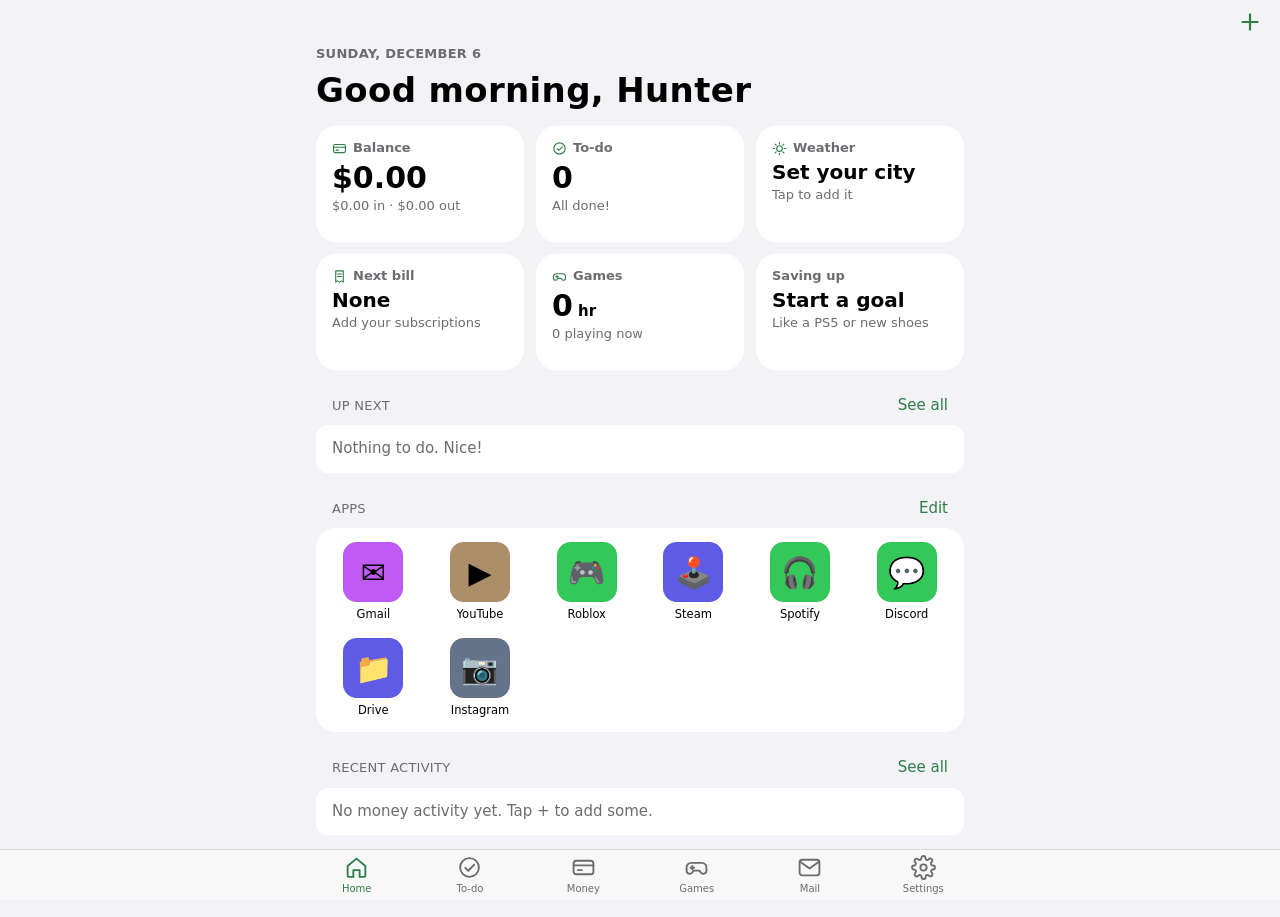
==== commit 9aaf10e9: "Redesign Hunter's App to look and feel like a native iPhone app Large titles with a frosted nav bar," ====
--- a/index.html
+++ b/index.html
@@ -8,501 +8,566 @@
 <meta name="mobile-web-app-capable" content="yes">
 <meta name="apple-mobile-web-app-status-bar-style" content="default">
 <meta name="apple-mobile-web-app-title" content="Hunter's App">
-<meta name="theme-color" content="#f3f5f2" media="(prefers-color-scheme: light)">
-<meta name="theme-color" content="#101511" media="(prefers-color-scheme: dark)">
+<meta name="theme-color" content="#f2f2f7" media="(prefers-color-scheme: light)">
+<meta name="theme-color" content="#000000" media="(prefers-color-scheme: dark)">
 <link rel="manifest" href="manifest.webmanifest">
 <link rel="apple-touch-icon" href="icons/apple-touch-icon.png">
 <link rel="icon" href="icons/icon-192.png">
-<link rel="preconnect" href="https://fonts.googleapis.com">
-<link rel="stylesheet" href="https://fonts.googleapis.com/css2?family=Inter:wght@400;500;600&family=Space+Grotesk:wght@500;700&display=swap">
 <style>
-/* Layout: app shell — header, one panel at a time, tab bar pinned to the bottom on phones, on top on wide screens. Default accent is hunter green; Settings can swap it. */
+/* Layout: native-iPhone shell — frosted nav bar with a large title per screen, inset grouped lists, widgets on Home, bottom sheets for adding, frosted tab bar. Accent is user-picked (hunter green by default). */
 :root {
-  --bg: #f3f5f2;
+  --bg: #f2f2f7;
   --card: #ffffff;
-  --fg: #1a211c;
-  --muted: #5f6b62;
-  --line: #dde3dc;
-  --accent: #355e3b;
+  --fg: #000000;
+  --muted: #6c6c70;
+  --faint: #c4c4c9;
+  --sep: rgba(60, 60, 67, .18);
+  --fill: rgba(118, 118, 128, .12);
+  --bar: rgba(249, 249, 249, .88);
+  --sheet-bg: #f2f2f7;
+  --sheet-card: #ffffff;
+  --shade: rgba(0, 0, 0, .32);
+  --good: #248a3d;
+  --bad: #d70015;
+  --gold: #b07d05;
+  --accent: #2f7d46;
+  --accent-soft: #e3f1e7;
   --accent-fg: #ffffff;
-  --accent-soft: #e4ede3;
-  --good: #1f7a3a;
-  --bad: #b4441b;
-  --gold: #a8740a;
-  --font-display: "Space Grotesk", system-ui, sans-serif;
-  --font-body: "Inter", system-ui, -apple-system, sans-serif;
-  --r: 14px;
-  --nav-h: 62px;
+  --font: -apple-system, BlinkMacSystemFont, "SF Pro Text", system-ui, "Segoe UI", Roboto, sans-serif;
+  --font-num: ui-rounded, "SF Pro Rounded", -apple-system, system-ui, sans-serif;
+  --nav-h: 44px;
+  --tab-h: 50px;
 }
 @media (prefers-color-scheme: dark) {
   :root:not([data-theme="light"]) {
-    --bg: #101511; --card: #19201a; --fg: #e8eee7; --muted: #9aa79c; --line: #2a342c;
-    --accent: #7fbf8a; --accent-fg: #0e1a10; --accent-soft: #233328; --good: #6fd68c; --bad: #f29a6b; --gold: #f0c24f;
+    --bg: #000000; --card: #1c1c1e; --fg: #ffffff; --muted: #98989f; --faint: #48484a;
+    --sep: rgba(84, 84, 88, .6); --fill: rgba(118, 118, 128, .24); --bar: rgba(22, 22, 24, .86);
+    --sheet-bg: #1c1c1e; --sheet-card: #2c2c2e; --shade: rgba(0, 0, 0, .55);
+    --good: #30d158; --bad: #ff453a; --gold: #ffd60a;
+    --accent: #4cd07d; --accent-soft: #1c3324; --accent-fg: #04210f;
     color-scheme: dark;
   }
 }
 :root[data-theme="dark"] {
-  --bg: #101511; --card: #19201a; --fg: #e8eee7; --muted: #9aa79c; --line: #2a342c;
-  --accent: #7fbf8a; --accent-fg: #0e1a10; --accent-soft: #233328; --good: #6fd68c; --bad: #f29a6b; --gold: #f0c24f;
+  --bg: #000000; --card: #1c1c1e; --fg: #ffffff; --muted: #98989f; --faint: #48484a;
+  --sep: rgba(84, 84, 88, .6); --fill: rgba(118, 118, 128, .24); --bar: rgba(22, 22, 24, .86);
+  --sheet-bg: #1c1c1e; --sheet-card: #2c2c2e; --shade: rgba(0, 0, 0, .55);
+  --good: #30d158; --bad: #ff453a; --gold: #ffd60a;
+  --accent: #4cd07d; --accent-soft: #1c3324; --accent-fg: #04210f;
   color-scheme: dark;
 }
 * { box-sizing: border-box; }
 html { padding-top: env(safe-area-inset-top, 0px); }
-body { margin: 0; -webkit-text-size-adjust: 100%; overscroll-behavior-y: none; }
 [hidden] { display: none !important; }
+html { -webkit-text-size-adjust: 100%; }
 body {
-  background: var(--bg); color: var(--fg); font-family: var(--font-body); font-size: 15px;
-  -webkit-tap-highlight-color: transparent;
-}
-h1, h2, h3 { font-family: var(--font-display); margin: 0; text-wrap: balance; }
-h1 { font-size: 1.35rem; }
-h2 { font-size: 1.02rem; font-weight: 700; }
-h3 { font-size: .95rem; font-weight: 600; }
-p { margin: 0; }
-.muted { color: var(--muted); }
-.wrap {
-  max-width: 1040px; margin: 0 auto;
-  padding-left: max(16px, env(safe-area-inset-left, 0px));
-  padding-right: max(16px, env(safe-area-inset-right, 0px));
-}
-
-header.top { padding-block: 16px 8px; display: flex; justify-content: space-between; align-items: center; gap: 12px; }
-.brand { display: flex; gap: 12px; align-items: center; min-width: 0; }
-.logo {
-  flex: none; width: 44px; height: 44px; border-radius: 12px; background: var(--accent); color: var(--accent-fg);
-  display: grid; place-items: center; font: 700 1.35rem var(--font-display);
-}
-#greeting { margin: 2px 0 0; font-size: .9rem; }
-.clock { text-align: right; font-size: .85rem; color: var(--muted); font-variant-numeric: tabular-nums; }
-.sync { font-size: .75rem; }
-
-nav.tabs { display: flex; gap: 6px; }
-nav.tabs button {
-  font: 500 .9rem var(--font-body); color: var(--fg); background: var(--card);
-  border: 1px solid var(--line); border-radius: 999px; padding: 8px 14px; cursor: pointer;
-  display: flex; align-items: center; gap: 6px;
-}
-nav.tabs button svg { width: 18px; height: 18px; }
-nav.tabs button[aria-selected="true"] { background: var(--accent); color: var(--accent-fg); border-color: var(--accent); }
-nav.tabs-top { padding-block: 4px 12px; overflow-x: auto; }
-
-main { padding-block: 4px 32px; }
-.panel { display: grid; gap: 14px; }
-.sub-panel { display: grid; gap: 14px; }
-
-.card { background: var(--card); border: 1px solid var(--line); border-radius: var(--r); padding: 16px; display: grid; gap: 12px; min-width: 0; align-content: start; }
-.card-head { display: flex; justify-content: space-between; align-items: baseline; gap: 8px; }
-.card-head a, .linkish { font-size: .85rem; color: var(--accent); background: none; border: 0; padding: 0; cursor: pointer; font-family: inherit; text-decoration: none; }
-.grid2 { display: grid; grid-template-columns: 1fr 1fr; gap: 14px; align-items: start; }
-.stats { display: grid; grid-template-columns: repeat(4, 1fr); gap: 10px; }
-.stats.three { grid-template-columns: repeat(3, 1fr); }
-.stat { background: var(--card); border: 1px solid var(--line); border-radius: var(--r); padding: 12px 14px; display: grid; gap: 2px; min-width: 0; }
-.stat .label { font-size: .72rem; text-transform: uppercase; letter-spacing: .06em; color: var(--muted); }
-.stat .value { font: 700 1.4rem var(--font-display); font-variant-numeric: tabular-nums; overflow-wrap: anywhere; }
-.stat .note { font-size: .78rem; color: var(--muted); }
+  margin: 0; background: var(--bg); color: var(--fg); font: 16px/1.3 var(--font);
+  -webkit-tap-highlight-color: transparent; -webkit-font-smoothing: antialiased;
+  touch-action: manipulation; overscroll-behavior-y: none;
+}
+button, input, select { font: inherit; color: inherit; }
+button { -webkit-user-select: none; user-select: none; }
+a { color: inherit; text-decoration: none; }
+h1, h2, h3, p { margin: 0; }
+.num { font-family: var(--font-num); font-variant-numeric: tabular-nums; }
+:focus-visible { outline: 2px solid var(--accent); outline-offset: 2px; }
+
+/* Status-bar band + nav bar */
+body::before {
+  content: ""; position: fixed; inset: 0 0 auto; height: env(safe-area-inset-top, 0px); z-index: 30;
+  background: var(--bg);
+}
+body.scrolled::before { background: var(--bar); -webkit-backdrop-filter: blur(20px); backdrop-filter: blur(20px); }
+.navbar {
+  position: sticky; top: env(safe-area-inset-top, 0px); z-index: 20; height: var(--nav-h);
+  padding-left: max(8px, env(safe-area-inset-left, 0px)); padding-right: max(8px, env(safe-area-inset-right, 0px));
+  display: grid; grid-template-columns: 1fr auto 1fr; align-items: center;
+  background: var(--bg); border-bottom: .5px solid transparent;
+  transition: background .2s, border-color .2s;
+}
+body.scrolled .navbar { background: var(--bar); -webkit-backdrop-filter: blur(20px); backdrop-filter: blur(20px); border-bottom-color: var(--sep); }
+.nav-title { font-weight: 600; font-size: 17px; opacity: 0; transition: opacity .2s; white-space: nowrap; }
+body.scrolled .nav-title { opacity: 1; }
+.nav-btn {
+  justify-self: end; width: 44px; height: 44px; border: 0; background: none; color: var(--accent);
+  display: grid; place-items: center; cursor: pointer; border-radius: 22px;
+}
+.nav-btn svg { width: 26px; height: 26px; }
+.nav-btn:active { opacity: .4; }
+
+/* Screens */
+main {
+  max-width: 680px; margin: 0 auto;
+  padding-left: max(16px, env(safe-area-inset-left, 0px)); padding-right: max(16px, env(safe-area-inset-right, 0px));
+  padding-block: 0 calc(var(--tab-h) + 32px + env(safe-area-inset-bottom, 0px));
+}
+.screen { display: grid; gap: 8px; }
+@media (prefers-reduced-motion: no-preference) {
+  .screen { animation: fadein .22s ease-out; }
+  @keyframes fadein { from { opacity: 0; transform: translateY(6px); } to { opacity: 1; transform: none; } }
+}
+.eyebrow { font-size: 13px; font-weight: 600; text-transform: uppercase; letter-spacing: .02em; color: var(--muted); margin-top: 2px; }
+.large-title { font-size: 34px; font-weight: 700; letter-spacing: .01em; line-height: 1.15; margin-bottom: 8px; text-wrap: balance; }
+.section-h {
+  font-size: 13px; font-weight: 400; text-transform: uppercase; letter-spacing: .02em; color: var(--muted);
+  padding: 18px 16px 2px; display: flex; justify-content: space-between; align-items: baseline;
+}
+.section-h button { text-transform: none; font-size: 15px; letter-spacing: 0; color: var(--accent); background: none; border: 0; padding: 0; cursor: pointer; }
+.section-h.big { font-size: 22px; font-weight: 700; text-transform: none; letter-spacing: 0; color: var(--fg); padding: 18px 0 4px; }
+.foot { font-size: 13px; color: var(--muted); padding: 2px 16px 0; }
+
+/* Inset grouped list */
+.group { list-style: none; margin: 0; padding: 0; background: var(--card); border-radius: 12px; overflow: hidden; }
+.group > li { position: relative; }
+.cell {
+  display: flex; align-items: center; gap: 12px; min-height: 48px; padding: 8px 16px;
+  background: var(--card); width: 100%; border: 0; text-align: left; cursor: default;
+}
+button.cell, a.cell { cursor: pointer; }
+button.cell:active, a.cell:active { background: var(--fill); }
+.group > li:not(:last-child) .cell::after {
+  content: ""; position: absolute; left: var(--inset, 16px); right: 0; bottom: 0; height: .5px; background: var(--sep);
+}
+.group.icons > li { --inset: 60px; }
+.cell .main { flex: 1; min-width: 0; overflow-wrap: anywhere; }
+.cell .t { font-size: 16px; display: block; }
+.cell .s { font-size: 13px; color: var(--muted); margin-top: 1px; display: block; }
+.cell .v { color: var(--muted); font-size: 16px; white-space: nowrap; }
+.cell .amt { font-weight: 600; white-space: nowrap; font-variant-numeric: tabular-nums; }
+.chev { width: 8px; height: 14px; color: var(--faint); flex: none; }
+.empty-cell { padding: 14px 16px; color: var(--muted); font-size: 15px; }
 .good { color: var(--good); } .bad { color: var(--bad); }
-
-.row { display: flex; gap: 8px; flex-wrap: wrap; }
-input, select {
-  font: 16px var(--font-body); color: var(--fg); background: var(--bg);
-  border: 1px solid var(--line); border-radius: 10px; padding: 10px 12px; flex: 1 1 150px; min-width: 0;
-}
-input.short, select.short { flex: 0 1 120px; }
-input:focus-visible, select:focus-visible, button:focus-visible, a:focus-visible { outline: 2px solid var(--accent); outline-offset: 2px; }
-.btn {
-  font: 500 .92rem var(--font-body); color: var(--fg); background: var(--accent-soft);
-  border: 1px solid transparent; border-radius: 10px; padding: 10px 14px; cursor: pointer;
-  text-decoration: none; display: inline-flex; align-items: center; justify-content: center; gap: 6px;
-}
-.btn.primary { background: var(--accent); color: var(--accent-fg); }
-.btn.danger { color: var(--bad); background: transparent; border-color: var(--line); }
-.btn.sm { padding: 5px 12px; font-size: .85rem; }
-.links { display: grid; grid-template-columns: repeat(3, 1fr); gap: 8px; }
-
-.list { list-style: none; margin: 0; padding: 0; }
-.list li { display: flex; align-items: center; gap: 10px; padding: 11px 0; border-bottom: 1px solid var(--line); }
-.list li:last-child { border-bottom: 0; }
-.list .grow { flex: 1; min-width: 0; overflow-wrap: anywhere; }
-.list li.done .grow > div:first-child { text-decoration: line-through; color: var(--muted); }
-.sub { color: var(--muted); font-size: .8rem; margin-top: 2px; }
-.amt { font-weight: 600; font-variant-numeric: tabular-nums; white-space: nowrap; }
-.empty { color: var(--muted); font-size: .9rem; padding: 4px 0; }
-.x { background: none; border: 0; color: var(--muted); cursor: pointer; font-size: 1.25rem; line-height: 1; padding: 6px; }
-.check { width: 22px; height: 22px; flex: none; accent-color: var(--accent); margin: 0; }
-.due { font-size: .72rem; padding: 3px 8px; border-radius: 999px; background: var(--accent-soft); color: var(--muted); white-space: nowrap; }
-.due.late { background: var(--bad); color: var(--card); }
-.due.soon { background: var(--accent); color: var(--accent-fg); }
-
-.apps { display: grid; grid-template-columns: repeat(auto-fill, minmax(84px, 1fr)); gap: 10px; }
-.app {
-  position: relative; display: grid; justify-items: center; gap: 6px; padding: 14px 4px 10px;
-  border-radius: 14px; background: var(--accent-soft); color: var(--fg); text-decoration: none; font-size: .82rem; text-align: center;
-}
-.app .ico { font-size: 1.8rem; line-height: 1; }
-.app .x { position: absolute; top: 0; right: 0; font-size: 1rem; }
-
-.chips { display: flex; gap: 6px; flex-wrap: wrap; }
-.chip { font: 500 .85rem var(--font-body); color: var(--fg); background: var(--card); border: 1px solid var(--line); border-radius: 999px; padding: 7px 13px; cursor: pointer; }
-.chip[aria-pressed="true"] { background: var(--accent); color: var(--accent-fg); border-color: var(--accent); }
-
-.games { display: grid; grid-template-columns: repeat(auto-fill, minmax(230px, 1fr)); gap: 10px; }
-.game { background: var(--card); border: 1px solid var(--line); border-radius: var(--r); padding: 14px; display: grid; gap: 10px; }
-.game .top { display: flex; justify-content: space-between; align-items: start; gap: 8px; }
-.game .name { font-weight: 600; overflow-wrap: anywhere; }
-.pill { font-size: .72rem; padding: 3px 9px; border-radius: 999px; background: var(--accent-soft); color: var(--muted); }
-.pill.playing { background: var(--accent); color: var(--accent-fg); }
-.game .bottom { display: flex; align-items: center; justify-content: space-between; gap: 8px; flex-wrap: wrap; }
-.hours { display: flex; align-items: center; gap: 6px; font-size: .85rem; color: var(--muted); font-variant-numeric: tabular-nums; }
-.game select { flex: none; padding: 6px 8px; font-size: 14px; }
-
-.shelf { display: grid; grid-template-columns: repeat(auto-fill, minmax(110px, 1fr)); gap: 10px; }
-.trophy { display: grid; justify-items: center; gap: 4px; text-align: center; padding: 14px 8px 12px; border-radius: 12px; background: var(--accent-soft); }
-.trophy svg { width: 34px; height: 34px; color: var(--gold); }
-.trophy .tn { font-weight: 600; font-size: .85rem; overflow-wrap: anywhere; }
-.trophy .tsub { font-size: .72rem; color: var(--muted); }
-
-.bars { display: grid; gap: 10px; }
-.bar { display: grid; gap: 4px; }
-.bar .lbl { display: flex; justify-content: space-between; gap: 8px; font-size: .85rem; }
-.bar .lbl span:first-child { min-width: 0; overflow-wrap: anywhere; }
-.bar .track { height: 10px; background: var(--accent-soft); border-radius: 999px; overflow: hidden; }
-.bar .fill { height: 100%; background: var(--accent); border-radius: 999px; }
-.bar.big .track { height: 14px; }
-.bar.won .fill { background: var(--good); }
-
-.goal { display: grid; gap: 8px; padding: 12px 0; border-bottom: 1px solid var(--line); }
-.goal:last-child { border-bottom: 0; }
-.goal .head { display: flex; justify-content: space-between; align-items: baseline; gap: 8px; }
-.goal .nums { font-variant-numeric: tabular-nums; font-size: .9rem; }
-.goal .row input { flex: 1 1 90px; padding: 7px 10px; }
-
-.weather { display: flex; align-items: center; gap: 14px; }
-.weather svg { width: 42px; height: 42px; color: var(--gold); flex: none; }
-
-.swatches { display: flex; gap: 10px; flex-wrap: wrap; }
-.swatch {
-  width: 44px; height: 44px; border-radius: 50%; border: 3px solid var(--card); cursor: pointer;
-  box-shadow: 0 0 0 1px var(--line);
-}
-.swatch[aria-pressed="true"] { box-shadow: 0 0 0 3px var(--fg); }
-
-.notice { background: var(--accent-soft); border-radius: 12px; padding: 12px 14px; font-size: .9rem; display: grid; gap: 6px; }
-.confirm { display: flex; gap: 8px; flex-wrap: wrap; align-items: center; }
-
-nav.tabs-bottom { display: none; }
-@media (max-width: 720px) {
-  nav.tabs-top { display: none; }
-  nav.tabs-bottom {
-    display: flex; position: fixed; left: 0; right: 0; bottom: 0; z-index: 20;
-    background: var(--card); border-top: 1px solid var(--line);
-    padding: 6px max(4px, env(safe-area-inset-right, 0px)) calc(6px + env(safe-area-inset-bottom, 0px)) max(4px, env(safe-area-inset-left, 0px));
-    justify-content: space-around; gap: 0;
-  }
-  nav.tabs-bottom button {
-    flex: 1; flex-direction: column; gap: 2px; border: 0; background: none; border-radius: 10px;
-    font-size: .66rem; padding: 6px 0; color: var(--muted); min-width: 0;
-  }
-  nav.tabs-bottom button[aria-selected="true"] { background: none; color: var(--accent); }
-  nav.tabs-bottom button svg { width: 22px; height: 22px; }
-  main { padding-bottom: calc(var(--nav-h) + 24px + env(safe-area-inset-bottom, 0px)); }
-  .grid2 { grid-template-columns: 1fr; }
-  .clock #clock { white-space: pre-line; }
-  .stats { grid-template-columns: 1fr 1fr; }
-  .stats.three { grid-template-columns: 1fr 1fr 1fr; }
-  .stats.three .stat .value { font-size: 1.05rem; }
-  .links { grid-template-columns: 1fr 1fr; }
-}
-@media (prefers-reduced-motion: no-preference) { .btn, .chip, nav.tabs button, .bar .fill { transition: background .15s, color .15s, width .3s; } }
+.section-h.bad { color: var(--bad); }
+.tile {
+  width: 32px; height: 32px; border-radius: 8px; flex: none; display: grid; place-items: center;
+  font-size: 17px; color: #fff; font-weight: 600;
+}
+.tile svg { width: 19px; height: 19px; }
+.tile.round { border-radius: 50%; }
+.tile.soft { background: var(--fill); }
+
+/* Swipe to delete */
+.swipe { touch-action: pan-y; }
+.swipe .cell { transition: transform .25s cubic-bezier(.2, .8, .2, 1); position: relative; z-index: 1; }
+.swipe .cell.open { transform: translateX(-88px); }
+.del-btn {
+  position: absolute; top: 0; right: 0; bottom: 0; width: 88px; border: 0; background: var(--bad); color: #fff;
+  font-weight: 500; cursor: pointer;
+}
+
+/* Round checkbox */
+.tick {
+  width: 24px; height: 24px; flex: none; border-radius: 50%; border: 1.5px solid var(--faint); background: none;
+  display: grid; place-items: center; cursor: pointer; padding: 0; color: transparent;
+}
+.tick svg { width: 14px; height: 14px; }
+.tick.on { background: var(--accent); border-color: var(--accent); color: var(--accent-fg); }
+.done-row .t { color: var(--muted); text-decoration: line-through; }
+.due { color: var(--muted); }
+.due.late { color: var(--bad); }
+.due.today { color: var(--accent); font-weight: 500; }
+
+/* Widgets */
+.widgets { display: grid; grid-template-columns: 1fr 1fr; gap: 12px; }
+.widget {
+  background: var(--card); border-radius: 20px; padding: 14px 16px; border: 0; text-align: left;
+  display: grid; gap: 4px; align-content: start; min-height: 116px; cursor: pointer; min-width: 0;
+  transition: transform .15s;
+}
+.widget:active { transform: scale(.97); }
+.widget .wl { font-size: 13px; font-weight: 600; color: var(--muted); display: flex; align-items: center; gap: 6px; }
+.widget .wl svg { width: 15px; height: 15px; color: var(--accent); }
+.widget .wv { font-family: var(--font-num); font-size: 30px; font-weight: 700; font-variant-numeric: tabular-nums; line-height: 1.1; overflow-wrap: anywhere; }
+.widget .ws { font-size: 13px; color: var(--muted); }
+.widget.wide { grid-column: span 2; min-height: 0; grid-template-columns: auto 1fr; gap: 14px; align-items: center; }
+.ring { width: 64px; height: 64px; flex: none; }
+.ring .bgc { stroke: var(--fill); }
+.ring .fg { stroke: var(--accent); transition: stroke-dashoffset .5s; }
+.ring.won .fg { stroke: var(--good); }
+.ring text { fill: var(--fg); font: 600 14px var(--font-num); }
+
+/* Springboard icons */
+.springboard { display: grid; grid-template-columns: repeat(4, 1fr); gap: 16px 8px; padding: 14px 8px; background: var(--card); border-radius: 20px; }
+.app { display: grid; justify-items: center; gap: 5px; font-size: 11.5px; text-align: center; position: relative; min-width: 0; }
+.app .icon {
+  width: 60px; height: 60px; border-radius: 14px; display: grid; place-items: center; font-size: 30px;
+  box-shadow: inset 0 0 0 .5px rgba(0,0,0,.08); transition: transform .15s;
+}
+.app:active .icon { transform: scale(.92); }
+.app .name { max-width: 72px; white-space: nowrap; overflow: hidden; text-overflow: ellipsis; }
+.app .minus {
+  position: absolute; top: -6px; left: calc(50% - 38px); width: 22px; height: 22px; border-radius: 50%;
+  border: 0; background: var(--faint); color: var(--fg); font-size: 16px; line-height: 1; cursor: pointer; display: grid; place-items: center;
+}
+.editing .app .icon { animation: jiggle .3s infinite alternate; }
+@keyframes jiggle { from { transform: rotate(-1.5deg); } to { transform: rotate(1.5deg); } }
+@media (prefers-reduced-motion: reduce) { .editing .app .icon { animation: none; } }
+
+/* Segmented control */
+.seg { display: grid; grid-auto-flow: column; grid-auto-columns: 1fr; background: var(--fill); border-radius: 9px; padding: 2px; gap: 2px; }
+.seg button, .seg label {
+  border: 0; background: none; border-radius: 7px; padding: 6px 4px; font-size: 13px; font-weight: 500; cursor: pointer; text-align: center;
+  white-space: nowrap; overflow: hidden; text-overflow: ellipsis;
+}
+.seg [aria-pressed="true"], .seg input:checked + span {
+  background: var(--card); box-shadow: 0 2px 6px rgba(0,0,0,.12), 0 0 0 .5px rgba(0,0,0,.04);
+}
+.seg label { padding: 0; display: grid; }
+.seg label span { padding: 6px 4px; border-radius: 7px; }
+.seg input { position: absolute; opacity: 0; pointer-events: none; }
+.sheet .seg [aria-pressed="true"], .sheet .seg input:checked + span { background: var(--sheet-card); }
+
+/* Stats strip */
+.strip { display: grid; grid-template-columns: repeat(3, 1fr); background: var(--card); border-radius: 12px; }
+.strip > div { padding: 12px 14px; display: grid; gap: 2px; min-width: 0; }
+.strip > div + div { border-left: .5px solid var(--sep); }
+.strip .sl { font-size: 12px; color: var(--muted); }
+.strip .sv { font: 700 20px var(--font-num); font-variant-numeric: tabular-nums; overflow-wrap: anywhere; }
+
+/* Bars */
+.bars { background: var(--card); border-radius: 12px; padding: 14px 16px; display: grid; gap: 12px; }
+.bar { display: grid; gap: 5px; }
+.bar .bl { display: flex; justify-content: space-between; gap: 8px; font-size: 14px; }
+.bar .bl span:first-child { min-width: 0; overflow-wrap: anywhere; }
+.bar .track { height: 8px; background: var(--fill); border-radius: 4px; overflow: hidden; }
+.bar .fill { height: 100%; background: var(--accent); border-radius: 4px; transition: width .4s; }
+
+/* Big balance card */
+.hero-card { background: var(--card); border-radius: 20px; padding: 18px; display: grid; gap: 10px; }
+.hero-card .hv { font: 700 40px var(--font-num); font-variant-numeric: tabular-nums; line-height: 1.05; }
+.hero-card .hrow { display: flex; gap: 18px; font-size: 14px; color: var(--muted); }
+.hero-card .hrow b { font-family: var(--font-num); font-weight: 600; }
+
+/* Goals */
+.goal-card { background: var(--card); border-radius: 16px; padding: 14px 16px; display: grid; grid-template-columns: auto 1fr; gap: 14px; align-items: center; border: 0; text-align: left; cursor: pointer; width: 100%; }
+.goal-card:active { background: var(--fill); }
+.goal-card .gn { font-weight: 600; font-size: 17px; overflow-wrap: anywhere; }
+.goal-card .ga { font-size: 14px; color: var(--muted); font-variant-numeric: tabular-nums; }
+.goal-list { display: grid; gap: 10px; }
+
+/* Trophy shelf */
+.shelf { display: flex; gap: 10px; overflow-x: auto; padding: 2px 0 6px; scroll-snap-type: x mandatory; scrollbar-width: none; }
+.shelf::-webkit-scrollbar { display: none; }
+.trophy { flex: none; width: 116px; scroll-snap-align: start; background: var(--card); border-radius: 16px; padding: 14px 10px; display: grid; justify-items: center; gap: 4px; text-align: center; }
+.trophy svg { width: 36px; height: 36px; color: var(--gold); }
+.trophy .tn { font-weight: 600; font-size: 14px; overflow-wrap: anywhere; }
+.trophy .ts { font-size: 12px; color: var(--muted); }
+
+/* Search field */
+.search { display: flex; gap: 8px; align-items: center; }
+.search label { flex: 1; display: flex; align-items: center; gap: 6px; background: var(--fill); border-radius: 10px; padding: 0 10px; min-width: 0; }
+.search svg { width: 16px; height: 16px; color: var(--muted); flex: none; }
+.search input { border: 0; background: none; padding: 9px 0; flex: 1; min-width: 0; font-size: 16px; outline: none; }
+.search a { color: var(--accent); font-size: 16px; padding: 6px 2px; }
+
+.notice { background: var(--card); border-radius: 12px; padding: 14px 16px; display: grid; gap: 6px; font-size: 15px; }
+.notice b { font-size: 16px; }
+.notice p { color: var(--muted); }
+
+/* Profile + swatches */
+.profile { display: flex; align-items: center; gap: 14px; padding: 12px 16px; }
+.avatar { width: 60px; height: 60px; border-radius: 50%; background: var(--accent); color: var(--accent-fg); display: grid; place-items: center; font: 600 26px var(--font-num); flex: none; }
+.swatches { display: flex; flex-wrap: wrap; gap: 12px; padding: 14px 16px; }
+.swatch { width: 34px; height: 34px; border-radius: 50%; border: 0; cursor: pointer; box-shadow: 0 0 0 2px var(--card), 0 0 0 0 var(--fg); transition: box-shadow .15s; }
+.swatch[aria-pressed="true"] { box-shadow: 0 0 0 2px var(--card), 0 0 0 4px var(--fg); }
+.red-text { color: var(--bad); }
+.center { justify-content: center; }
+
+/* Tab bar */
+.tabbar {
+  position: fixed; left: 0; right: 0; bottom: 0; z-index: 25;
+  background: var(--bar); -webkit-backdrop-filter: blur(20px); backdrop-filter: blur(20px);
+  border-top: .5px solid var(--sep);
+  padding: 0 max(4px, env(safe-area-inset-right, 0px)) env(safe-area-inset-bottom, 0px) max(4px, env(safe-area-inset-left, 0px));
+}
+.tabbar .tabs { max-width: 680px; margin: 0 auto; display: grid; grid-template-columns: repeat(6, 1fr); height: var(--tab-h); }
+.tabbar button {
+  border: 0; background: none; color: var(--muted); display: grid; justify-items: center; align-content: center; gap: 2px;
+  font-size: 10px; font-weight: 500; cursor: pointer; position: relative; padding: 0;
+}
+.tabbar button svg { width: 25px; height: 25px; }
+.tabbar button[aria-selected="true"] { color: var(--accent); }
+.badge {
+  position: absolute; top: 3px; left: calc(50% + 6px); min-width: 17px; height: 17px; padding: 0 5px; border-radius: 9px;
+  background: var(--bad); color: #fff; font-size: 11px; font-weight: 600; display: grid; place-items: center;
+}
+
+/* Bottom sheet */
+.sheet-wrap { position: fixed; inset: 0; z-index: 50; }
+.shade { position: absolute; inset: 0; background: var(--shade); opacity: 0; transition: opacity .3s; }
+.sheet {
+  position: absolute; left: 0; right: 0; bottom: 0; max-width: 680px; margin: 0 auto;
+  background: var(--sheet-bg); border-radius: 14px 14px 0 0; max-height: calc(100% - env(safe-area-inset-top, 0px) - 24px);
+  display: grid; grid-template-rows: auto 1fr; transform: translateY(100%); transition: transform .35s cubic-bezier(.2, .9, .25, 1);
+  padding-bottom: env(safe-area-inset-bottom, 0px);
+}
+.sheet-wrap.open .shade { opacity: 1; }
+.sheet-wrap.open .sheet { transform: none; }
+.grabber { width: 36px; height: 5px; border-radius: 3px; background: var(--faint); margin: 6px auto 0; }
+.sheet-head { display: grid; grid-template-columns: 1fr auto 1fr; align-items: center; padding: 4px 8px 6px; }
+.sheet-head b { font-size: 17px; font-weight: 600; text-align: center; }
+.sheet-head button { border: 0; background: none; color: var(--accent); font-size: 17px; padding: 10px 8px; cursor: pointer; }
+.sheet-head .done { justify-self: end; font-weight: 600; }
+.sheet-head .cancel { justify-self: start; }
+.sheet-body {
+  overflow-y: auto; display: grid; gap: 18px; align-content: start;
+  padding: 8px max(16px, env(safe-area-inset-right, 0px)) 28px max(16px, env(safe-area-inset-left, 0px));
+}
+.sheet .group, .sheet .cell { background: var(--sheet-card); }
+.field { display: flex; align-items: center; gap: 12px; min-height: 48px; padding: 0 16px; }
+.field > span { width: 96px; flex: none; font-size: 16px; }
+.field input, .field select {
+  flex: 1; min-width: 0; border: 0; background: none; font-size: 16px; padding: 12px 0; outline: none; text-align: right;
+  -webkit-appearance: none; appearance: none;
+}
+.field input.left { text-align: left; }
+.field select { direction: rtl; color: var(--muted); }
+.field input[type="date"] { color: var(--muted); }
+.sheet .group > li:not(:last-child) .field { border-bottom: .5px solid var(--sep); }
+.big-btn {
+  width: 100%; border: 0; border-radius: 12px; padding: 15px; font-size: 17px; font-weight: 600; cursor: pointer;
+  background: var(--sheet-card); color: var(--accent);
+}
+.big-btn.primary { background: var(--accent); color: var(--accent-fg); }
+.big-btn.danger { color: var(--bad); }
+.big-btn:active { opacity: .7; }
+.stepper { display: flex; align-items: center; justify-content: center; gap: 22px; padding: 14px; background: var(--sheet-card); border-radius: 12px; }
+.stepper button { width: 52px; height: 52px; border-radius: 50%; border: 0; background: var(--fill); font-size: 26px; cursor: pointer; color: var(--accent); }
+.stepper .sv { font: 700 38px var(--font-num); min-width: 84px; text-align: center; }
+.stepper .su { font-size: 13px; color: var(--muted); display: block; font-weight: 400; font-family: var(--font); }
+
+/* Toast */
+.toast {
+  position: fixed; left: 50%; top: calc(env(safe-area-inset-top, 0px) + 10px); z-index: 60; transform: translate(-50%, -20px);
+  background: var(--card); color: var(--fg); padding: 10px 18px; border-radius: 22px; font-size: 15px; font-weight: 500;
+  box-shadow: 0 6px 24px rgba(0,0,0,.18); opacity: 0; transition: opacity .25s, transform .25s; pointer-events: none;
+  display: flex; align-items: center; gap: 8px; white-space: nowrap;
+}
+.toast svg { width: 18px; height: 18px; color: var(--good); }
+.toast.show { opacity: 1; transform: translate(-50%, 0); }
+
+@media (min-width: 560px) {
+  .widgets { grid-template-columns: repeat(3, 1fr); }
+  .widget.wide { grid-column: span 3; }
+  .springboard { grid-template-columns: repeat(6, 1fr); }
+}
 </style>
 <style id="accent-style"></style>
 </head>
 <body>
 
-<div class="wrap">
-  <header class="top">
-    <div class="brand">
-      <div class="logo" aria-hidden="true">H</div>
-      <div>
-        <h1>Hunter's App</h1>
-        <p id="greeting" class="muted">Welcome back</p>
+<header class="navbar">
+  <span></span>
+  <span class="nav-title" id="nav-title">Home</span>
+  <button type="button" class="nav-btn" id="nav-add" aria-label="Add">
+    <svg viewBox="0 0 24 24" fill="none" stroke="currentColor" stroke-width="2" stroke-linecap="round"><path d="M12 5v14M5 12h14"/></svg>
+  </button>
+</header>
+
+<main>
+  <!-- HOME -->
+  <section id="home" class="screen">
+    <div class="eyebrow" id="home-date"></div>
+    <h1 class="large-title" id="home-title">Hi, Hunter</h1>
+    <div class="widgets" id="widgets"></div>
+    <h2 class="section-h">Up next <button type="button" data-go="todo">See all</button></h2>
+    <ul class="group" id="home-todo"></ul>
+    <h2 class="section-h">Apps <button type="button" data-go="more">Edit</button></h2>
+    <div class="springboard" id="home-apps"></div>
+    <h2 class="section-h">Recent activity <button type="button" data-go="money:tx">See all</button></h2>
+    <ul class="group icons" id="home-tx"></ul>
+  </section>
+
+  <!-- TO-DO -->
+  <section id="todo" class="screen" hidden>
+    <h1 class="large-title">To-do</h1>
+    <div id="todo-groups" class="screen" style="animation:none"></div>
+  </section>
+
+  <!-- MONEY -->
+  <section id="money" class="screen" hidden>
+    <h1 class="large-title">Money</h1>
+    <div class="seg" id="money-seg">
+      <button type="button" data-m="tx" aria-pressed="true">Activity</button>
+      <button type="button" data-m="goals" aria-pressed="false">Goals</button>
+      <button type="button" data-m="subs" aria-pressed="false">Bills</button>
+    </div>
+    <div data-mpanel="tx" class="screen" style="animation:none">
+      <div class="hero-card" style="margin-top:8px">
+        <span class="eyebrow" style="margin:0">Balance</span>
+        <span class="hv" id="m-bal">$0.00</span>
+        <div class="hrow"><span>In <b class="good" id="m-in">$0.00</b></span><span>Out <b class="bad" id="m-out">$0.00</b></span></div>
+      </div>
+      <h2 class="section-h">Where it goes</h2>
+      <div class="bars" id="cat-bars"></div>
+      <h2 class="section-h">Transactions</h2>
+      <ul class="group icons" id="tx-list"></ul>
+      <p class="foot">Swipe left on a transaction to delete it.</p>
+    </div>
+    <div data-mpanel="goals" class="screen" style="animation:none" hidden>
+      <div class="goal-list" id="goal-list" style="margin-top:8px"></div>
+      <p class="foot">Tap a goal to add or take out money.</p>
+    </div>
+    <div data-mpanel="subs" class="screen" style="animation:none" hidden>
+      <div class="strip" style="margin-top:8px">
+        <div><span class="sl">Per month</span><span class="sv" id="sub-month">$0</span></div>
+        <div><span class="sl">Per year</span><span class="sv" id="sub-year">$0</span></div>
+        <div><span class="sl">Next</span><span class="sv" id="sub-next">None</span></div>
+      </div>
+      <h2 class="section-h">Subscriptions</h2>
+      <ul class="group icons" id="sub-list"></ul>
+      <p class="foot">Swipe left on a bill to delete it.</p>
+    </div>
+  </section>
+
+  <!-- GAMES -->
+  <section id="games" class="screen" hidden>
+    <h1 class="large-title">Games</h1>
+    <div class="strip">
+      <div><span class="sl">Hours played</span><span class="sv" id="g-hours">0</span></div>
+      <div><span class="sl">Playing</span><span class="sv" id="g-playing">0</span></div>
+      <div><span class="sl">Trophies</span><span class="sv" id="g-done">0</span></div>
+    </div>
+    <div id="trophy-wrap">
+      <h2 class="section-h big">Trophy shelf</h2>
+      <div class="shelf" id="shelf"></div>
+    </div>
+    <div id="chart-wrap">
+      <h2 class="section-h">Most played</h2>
+      <div class="bars" id="game-chart"></div>
+    </div>
+    <h2 class="section-h">My games</h2>
+    <div class="seg" id="game-seg">
+      <button type="button" data-f="all" aria-pressed="true">All</button>
+      <button type="button" data-f="playing" aria-pressed="false">Playing</button>
+      <button type="button" data-f="wishlist" aria-pressed="false">Want it</button>
+      <button type="button" data-f="done" aria-pressed="false">Beat it</button>
+    </div>
+    <ul class="group icons" id="game-list" style="margin-top:8px"></ul>
+    <p class="foot">Tap a game to log hours or change its status.</p>
+  </section>
+
+  <!-- GMAIL -->
+  <section id="gmail" class="screen" hidden>
+    <h1 class="large-title">Mail</h1>
+    <div class="search">
+      <label for="mail-q">
+        <svg viewBox="0 0 24 24" fill="none" stroke="currentColor" stroke-width="2.2" stroke-linecap="round"><circle cx="11" cy="11" r="7"/><path d="M20 20l-4-4"/></svg>
+        <input id="mail-q" type="search" placeholder="Search Gmail" autocomplete="off" enterkeyhint="search">
+      </label>
+      <a id="mail-go" target="_blank" rel="noopener" href="https://mail.google.com/mail/u/0/#inbox">Search</a>
+    </div>
+    <h2 class="section-h">Mailboxes</h2>
+    <ul class="group icons" id="mailboxes"></ul>
+    <h2 class="section-h">Need to answer</h2>
+    <ul class="group" id="mail-list"></ul>
+    <p class="foot">Tap + to remember an email you need to answer.</p>
+  </section>
+
+  <!-- MORE -->
+  <section id="more" class="screen" hidden>
+    <h1 class="large-title">Settings</h1>
+    <ul class="group">
+      <li><button type="button" class="cell profile" data-sheet="name">
+        <span class="avatar" id="avatar">H</span>
+        <span class="main"><span class="t" style="font-size:20px" id="profile-name">Hunter</span><span class="s">Tap to change your name</span></span>
+        <svg class="chev" viewBox="0 0 8 14" fill="none" stroke="currentColor" stroke-width="2" stroke-linecap="round" stroke-linejoin="round"><path d="M1 1l6 6-6 6"/></svg>
+      </button></li>
+    </ul>
+    <h2 class="section-h">App color</h2>
+    <div class="group"><div class="swatches" id="swatches"></div></div>
+    <h2 class="section-h">Weather</h2>
+    <ul class="group icons">
+      <li><button type="button" class="cell" data-sheet="city">
+        <span class="tile" style="background:#0a84ff"><svg viewBox="0 0 24 24" fill="none" stroke="currentColor" stroke-width="2" stroke-linecap="round"><path d="M12 21s-7-6.2-7-11.5A7 7 0 0 1 19 9.5C19 14.8 12 21 12 21z"/><circle cx="12" cy="9.5" r="2.5"/></svg></span>
+        <span class="main t">My city</span><span class="v" id="city-val">Not set</span>
+        <svg class="chev" viewBox="0 0 8 14" fill="none" stroke="currentColor" stroke-width="2" stroke-linecap="round" stroke-linejoin="round"><path d="M1 1l6 6-6 6"/></svg>
+      </button></li>
+    </ul>
+    <h2 class="section-h">My apps <button type="button" id="edit-apps">Edit</button></h2>
+    <div class="springboard" id="app-grid"></div>
+    <ul class="group icons" style="margin-top:10px">
+      <li><button type="button" class="cell" data-sheet="app">
+        <span class="tile" style="background:var(--accent);color:var(--accent-fg)"><svg viewBox="0 0 24 24" fill="none" stroke="currentColor" stroke-width="2.4" stroke-linecap="round"><path d="M12 6v12M6 12h12"/></svg></span>
+        <span class="main t" style="color:var(--accent)">Add an app or website</span>
+      </button></li>
+    </ul>
+    <h2 class="section-h">Backup</h2>
+    <ul class="group icons">
+      <li><button type="button" class="cell" id="export-btn">
+        <span class="tile" style="background:#0a84ff"><svg viewBox="0 0 24 24" fill="none" stroke="currentColor" stroke-width="2" stroke-linecap="round" stroke-linejoin="round"><path d="M12 15V3M7 8l5-5 5 5"/><path d="M5 13v6a2 2 0 0 0 2 2h10a2 2 0 0 0 2-2v-6"/></svg></span>
+        <span class="main t">Save a backup</span></button></li>
+      <li><label class="cell" for="import-file" style="cursor:pointer">
+        <span class="tile" style="background:#34c759"><svg viewBox="0 0 24 24" fill="none" stroke="currentColor" stroke-width="2" stroke-linecap="round" stroke-linejoin="round"><path d="M12 3v12M7 10l5 5 5-5"/><path d="M5 13v6a2 2 0 0 0 2 2h10a2 2 0 0 0 2-2v-6"/></svg></span>
+        <span class="main t">Restore a backup</span></label>
+        <input id="import-file" type="file" accept="application/json,.json" hidden></li>
+    </ul>
+    <p class="foot">Your stuff is saved on this phone. Save a backup to Files now and then so you never lose it.</p>
+    <ul class="group" style="margin-top:28px">
+      <li><button type="button" class="cell center" data-sheet="erase"><span class="t red-text">Erase everything</span></button></li>
+    </ul>
+    <p class="foot" id="sync" style="text-align:center;padding-top:14px">Saved on this device</p>
+  </section>
+</main>
+
+<nav class="tabbar" aria-label="Sections"><div class="tabs" id="tabs"></div></nav>
+
+<div class="sheet-wrap" id="sheet" hidden>
+  <div class="shade" data-close></div>
+  <div class="sheet" role="dialog" aria-modal="true" aria-labelledby="sheet-title">
+    <div>
+      <div class="grabber"></div>
+      <div class="sheet-head">
+        <button type="button" class="cancel" data-close>Cancel</button>
+        <b id="sheet-title">Add</b>
+        <button type="submit" class="done" form="sheet-form" id="sheet-done">Add</button>
       </div>
     </div>
-    <div class="clock"><div id="clock"></div><div id="sync" class="sync">Saved on this device</div></div>
-  </header>
-  <nav class="tabs tabs-top" id="tabs-top" aria-label="Sections"></nav>
+    <form id="sheet-form" class="sheet-body" autocomplete="off"></form>
+  </div>
 </div>
 
-<main class="wrap">
-  <!-- HOME -->
-  <section id="home" class="panel">
-    <div class="stats">
-      <div class="stat"><span class="label">Balance</span><span id="s-bal" class="value">$0.00</span></div>
-      <div class="stat"><span class="label">To-dos left</span><span id="s-todo" class="value">0</span><span id="s-todo-note" class="note"></span></div>
-      <div class="stat"><span class="label">Bills a month</span><span id="s-subs" class="value">$0.00</span></div>
-      <div class="stat"><span class="label">Hours played</span><span id="s-hours" class="value">0</span></div>
-    </div>
-    <div class="grid2">
-      <div class="card">
-        <div class="card-head"><h2>Up next</h2><button class="linkish" data-tab="todo">See all</button></div>
-        <ul id="home-todo" class="list"></ul>
-      </div>
-      <div class="card">
-        <div class="card-head"><h2>Weather</h2><button class="linkish" data-tab="more">Change city</button></div>
-        <div id="home-weather"></div>
-      </div>
-      <div class="card">
-        <div class="card-head"><h2>Saving up</h2><button class="linkish" data-goto-money="goals">See all</button></div>
-        <div id="home-goal"></div>
-      </div>
-      <div class="card">
-        <div class="card-head"><h2>Bills coming up</h2><button class="linkish" data-goto-money="subs">See all</button></div>
-        <ul id="home-subs" class="list"></ul>
-      </div>
-      <div class="card"><h2>Quick launch</h2><div id="home-apps" class="apps"></div></div>
-      <div class="card">
-        <div class="card-head"><h2>Recent transactions</h2><button class="linkish" data-goto-money="tx">See all</button></div>
-        <ul id="home-tx" class="list"></ul>
-      </div>
-    </div>
-  </section>
-
-  <!-- TO-DO -->
-  <section id="todo" class="panel" hidden>
-    <div class="card">
-      <h2>Add a to-do</h2>
-      <form id="todo-form" class="row">
-        <input id="todo-text" placeholder="What do you need to do?" required>
-        <select id="todo-kind" class="short"><option>Homework</option><option>Chore</option><option>Test</option><option>Other</option></select>
-        <input id="todo-due" type="date" class="short" aria-label="Due date">
-        <button class="btn primary">Add</button>
-      </form>
-    </div>
-    <div class="card">
-      <h2>To do</h2>
-      <ul id="todo-list" class="list"></ul>
-    </div>
-    <div class="card" id="done-card">
-      <div class="card-head"><h2>Finished</h2><button class="linkish" id="clear-done">Clear finished</button></div>
-      <ul id="done-list" class="list"></ul>
-    </div>
-  </section>
-
-  <!-- MONEY -->
-  <section id="money" class="panel" hidden>
-    <div class="stats three">
-      <div class="stat"><span class="label">Money in</span><span id="m-in" class="value good">$0.00</span></div>
-      <div class="stat"><span class="label">Money out</span><span id="m-out" class="value bad">$0.00</span></div>
-      <div class="stat"><span class="label">Balance</span><span id="m-bal" class="value">$0.00</span></div>
-    </div>
-    <div class="chips" id="money-tabs">
-      <button class="chip" data-m="tx" aria-pressed="true">Transactions</button>
-      <button class="chip" data-m="goals" aria-pressed="false">Savings goals</button>
-      <button class="chip" data-m="subs" aria-pressed="false">Subscriptions</button>
-    </div>
-
-    <div class="sub-panel" data-mpanel="tx">
-      <div class="card">
-        <h2>Add a transaction</h2>
-        <form id="tx-form" class="row">
-          <select id="tx-type" class="short"><option value="out">I spent</option><option value="in">I got</option></select>
-          <input id="tx-desc" placeholder="What for?" required>
-          <input id="tx-amount" type="number" step="0.01" min="0.01" placeholder="$0.00" required inputmode="decimal" class="short">
-          <select id="tx-cat">
-            <option>Food</option><option>Games</option><option>Shopping</option><option>Subscriptions</option>
-            <option>Transport</option><option>Allowance</option><option>Job</option><option>Gift</option><option>Other</option>
-          </select>
-          <input id="tx-date" type="date" required aria-label="Date">
-          <button class="btn primary">Add</button>
-        </form>
-      </div>
-      <div class="grid2">
-        <div class="card"><h2>Where my money goes</h2><div id="cat-bars" class="bars"></div></div>
-        <div class="card"><h2>All transactions</h2><ul id="tx-list" class="list"></ul></div>
-      </div>
-    </div>
-
-    <div class="sub-panel" data-mpanel="goals" hidden>
-      <div class="card">
-        <h2>New savings goal</h2>
-        <form id="goal-form" class="row">
-          <input id="goal-name" placeholder="What are you saving for?" required>
-          <input id="goal-target" type="number" step="0.01" min="1" placeholder="Goal $" required inputmode="decimal" class="short">
-          <button class="btn primary">Add</button>
-        </form>
-      </div>
-      <div class="card">
-        <h2>My goals</h2>
-        <div id="goal-list"></div>
-      </div>
-    </div>
-
-    <div class="sub-panel" data-mpanel="subs" hidden>
-      <div class="stats three">
-        <div class="stat"><span class="label">Per month</span><span id="sub-month" class="value">$0.00</span></div>
-        <div class="stat"><span class="label">Per year</span><span id="sub-year" class="value">$0.00</span></div>
-        <div class="stat"><span class="label">Next charge</span><span id="sub-next" class="value">None</span></div>
-      </div>
-      <div class="card">
-        <h2>Add a subscription</h2>
-        <form id="sub-form" class="row">
-          <input id="sub-name" placeholder="Like Game Pass or Spotify" required>
-          <input id="sub-price" type="number" step="0.01" min="0.01" placeholder="$ a month" required inputmode="decimal" class="short">
-          <select id="sub-day" class="short" aria-label="Day it charges"></select>
-          <button class="btn primary">Add</button>
-        </form>
-      </div>
-      <div class="card">
-        <h2>My subscriptions</h2>
-        <ul id="sub-list" class="list"></ul>
-      </div>
-    </div>
-  </section>
-
-  <!-- GAMES -->
-  <section id="games" class="panel" hidden>
-    <div class="stats three">
-      <div class="stat"><span class="label">Hours played</span><span id="g-hours" class="value">0</span></div>
-      <div class="stat"><span class="label">Playing now</span><span id="g-playing" class="value">0</span></div>
-      <div class="stat"><span class="label">Trophies</span><span id="g-done" class="value">0</span></div>
-    </div>
-    <div class="card">
-      <h2>Add a game</h2>
-      <form id="game-form" class="row">
-        <input id="game-name" placeholder="Game name" required>
-        <select id="game-platform" class="short">
-          <option>PC</option><option>PlayStation</option><option>Xbox</option><option>Switch</option>
-          <option>iPhone</option><option>Roblox</option><option>Other</option>
-        </select>
-        <select id="game-status" class="short">
-          <option value="playing">Playing</option><option value="wishlist">Want it</option><option value="done">Beat it</option>
-        </select>
-        <button class="btn primary">Add</button>
-      </form>
-    </div>
-    <div class="grid2">
-      <div class="card"><h2>Most played</h2><div id="game-chart" class="bars"></div></div>
-      <div class="card"><h2>Trophy shelf</h2><div id="shelf" class="shelf"></div></div>
-    </div>
-    <div class="chips" id="game-filter">
-      <button class="chip" data-f="all" aria-pressed="true">All</button>
-      <button class="chip" data-f="playing" aria-pressed="false">Playing</button>
-      <button class="chip" data-f="wishlist" aria-pressed="false">Want it</button>
-      <button class="chip" data-f="done" aria-pressed="false">Beat it</button>
-    </div>
-    <div id="game-list" class="games"></div>
-  </section>
-
-  <!-- GMAIL -->
-  <section id="gmail" class="panel" hidden>
-    <div class="card">
-      <h2>Open Gmail</h2>
-      <div class="links">
-        <a class="btn" target="_blank" rel="noopener" href="https://mail.google.com/mail/u/0/#inbox">Inbox</a>
-        <a class="btn" target="_blank" rel="noopener" href="https://mail.google.com/mail/u/0/#search/is%3Aunread">Unread</a>
-        <a class="btn" target="_blank" rel="noopener" href="https://mail.google.com/mail/u/0/#starred">Starred</a>
-        <a class="btn" target="_blank" rel="noopener" href="https://mail.google.com/mail/u/0/#search/category%3Apurchases">Purchases</a>
-        <a class="btn" target="_blank" rel="noopener" href="https://mail.google.com/mail/u/0/#search/category%3Aupdates">Updates</a>
-        <a class="btn primary" target="_blank" rel="noopener" href="https://mail.google.com/mail/u/0/#inbox?compose=new">Write email</a>
-      </div>
-      <div class="row">
-        <input id="mail-q" placeholder="Search Gmail, like: from:amazon" autocomplete="off">
-        <a id="mail-go" class="btn primary" target="_blank" rel="noopener" href="https://mail.google.com/mail/u/0/#inbox">Search</a>
-      </div>
-    </div>
-    <div class="card">
-      <h2>Emails I need to answer</h2>
-      <form id="mail-form" class="row">
-        <input id="mail-from" placeholder="Who is it from?" required>
-        <input id="mail-subject" placeholder="What's it about?" required>
-        <button class="btn primary">Add</button>
-      </form>
-      <ul id="mail-list" class="list"></ul>
-    </div>
-  </section>
-
-  <!-- MORE -->
-  <section id="more" class="panel" hidden>
-    <div class="card">
-      <h2>App color</h2>
-      <div class="swatches" id="swatches"></div>
-    </div>
-    <div class="grid2">
-      <div class="card">
-        <h2>Your name</h2>
-        <form id="name-form" class="row">
-          <input id="name-input" placeholder="Hunter">
-          <button class="btn primary">Save</button>
-        </form>
-      </div>
-      <div class="card">
-        <h2>Your city for weather</h2>
-        <form id="city-form" class="row">
-          <input id="city-input" placeholder="Like Dallas, TX">
-          <button class="btn primary">Save</button>
-        </form>
-      </div>
-    </div>
-    <p id="saved-note" class="sub" hidden>Saved.</p>
-    <div class="card"><h2>My apps</h2><div id="app-grid" class="apps"></div></div>
-    <div class="card">
-      <h2>Add an app or website</h2>
-      <form id="app-form" class="row">
-        <input id="app-icon" placeholder="Emoji" maxlength="4" class="short">
-        <input id="app-name" placeholder="Name" required>
-        <input id="app-url" placeholder="website.com" required inputmode="url" autocapitalize="off">
-        <button class="btn primary">Add</button>
-      </form>
-    </div>
-    <div class="card">
-      <h2>Backup</h2>
-      <p class="muted">Your stuff is saved on this phone. Save a backup to Files now and then so you never lose it.</p>
-      <div class="row">
-        <button id="export-btn" type="button" class="btn">Save backup</button>
-        <label class="btn" for="import-file">Restore backup</label>
-        <input id="import-file" type="file" accept="application/json,.json" hidden>
-      </div>
-      <p id="backup-note" class="sub" hidden></p>
-    </div>
-    <div class="card">
-      <h2>Start over</h2>
-      <p class="muted">Erases everything in the app.</p>
-      <div class="confirm">
-        <button id="reset-btn" class="btn danger">Erase everything</button>
-        <span id="reset-confirm" class="confirm" hidden>
-          <span>Are you sure?</span>
-          <button id="reset-yes" class="btn danger">Yes, erase</button>
-          <button id="reset-no" class="btn">Cancel</button>
-        </span>
-      </div>
-    </div>
-  </section>
-</main>
-
-<nav class="tabs tabs-bottom" id="tabs-bottom" aria-label="Sections"></nav>
+<div class="toast" id="toast" role="status"><svg viewBox="0 0 24 24" fill="none" stroke="currentColor" stroke-width="2.6" stroke-linecap="round" stroke-linejoin="round"><path d="M5 12.5l4.5 4.5L19 7.5"/></svg><span id="toast-text"></span></div>
 
 <script>
 (() => {
   const KEY = "hunters-app-v1";
-  const TABS = [
-    ["home", "Home", '<path d="M3 11l9-7 9 7v9a1 1 0 0 1-1 1h-5v-6h-6v6H4a1 1 0 0 1-1-1z"/>'],
-    ["todo", "To-do", '<rect x="4" y="4" width="16" height="16" rx="3"/><path d="M8 12l3 3 5-6"/>'],
-    ["money", "Money", '<rect x="3" y="6" width="18" height="13" rx="2"/><path d="M3 10h18M7 15h4"/>'],
-    ["games", "Games", '<path d="M7 8h10a4 4 0 0 1 4 4v3a3 3 0 0 1-5.4 1.8L14.5 15h-5l-1.1 1.8A3 3 0 0 1 3 15v-3a4 4 0 0 1 4-4z"/><path d="M8 11v3M6.5 12.5h3"/>'],
-    ["gmail", "Gmail", '<rect x="3" y="5" width="18" height="14" rx="2"/><path d="M3 7l9 6 9-6"/>'],
-    ["more", "More", '<circle cx="5" cy="12" r="1.6"/><circle cx="12" cy="12" r="1.6"/><circle cx="19" cy="12" r="1.6"/>'],
-  ];
+  const I = (p, sw = 1.8) => `<svg viewBox="0 0 24 24" fill="none" stroke="currentColor" stroke-width="${sw}" stroke-linecap="round" stroke-linejoin="round" aria-hidden="true">${p}</svg>`;
+  const ICON = {
+    home: '<path d="M3.5 10.5L12 3.5l8.5 7V20a1 1 0 0 1-1 1H15v-6.5H9V21H4.5a1 1 0 0 1-1-1z"/>',
+    todo: '<circle cx="12" cy="12" r="9"/><path d="M8 12.3l2.8 2.8L16.5 9.3"/>',
+    money: '<rect x="2.5" y="5.5" width="19" height="13" rx="2.5"/><path d="M2.5 10h19M6.5 14.5h4"/>',
+    games: '<path d="M7 7.5h10a4.5 4.5 0 0 1 4.5 4.5v3a3 3 0 0 1-5.4 1.8L14.7 15H9.3l-1.4 1.8A3 3 0 0 1 2.5 15v-3A4.5 4.5 0 0 1 7 7.5z"/><path d="M8 10.5v3.5M6.25 12.25h3.5"/>',
+    gmail: '<rect x="2.5" y="4.5" width="19" height="15" rx="2.5"/><path d="M3 6.5l9 6.5 9-6.5"/>',
+    more: '<circle cx="12" cy="12" r="3"/><path d="M19.4 15a1.7 1.7 0 0 0 .3 1.8l.1.1a2 2 0 1 1-2.8 2.8l-.1-.1a1.7 1.7 0 0 0-1.8-.3 1.7 1.7 0 0 0-1 1.5V21a2 2 0 1 1-4 0v-.1a1.7 1.7 0 0 0-1.1-1.5 1.7 1.7 0 0 0-1.8.3l-.1.1a2 2 0 1 1-2.8-2.8l.1-.1a1.7 1.7 0 0 0 .3-1.8 1.7 1.7 0 0 0-1.5-1H3a2 2 0 1 1 0-4h.1a1.7 1.7 0 0 0 1.5-1.1 1.7 1.7 0 0 0-.3-1.8l-.1-.1a2 2 0 1 1 2.8-2.8l.1.1a1.7 1.7 0 0 0 1.8.3h0a1.7 1.7 0 0 0 1-1.5V3a2 2 0 1 1 4 0v.1a1.7 1.7 0 0 0 1 1.5 1.7 1.7 0 0 0 1.8-.3l.1-.1a2 2 0 1 1 2.8 2.8l-.1.1a1.7 1.7 0 0 0-.3 1.8v0a1.7 1.7 0 0 0 1.5 1H21a2 2 0 1 1 0 4h-.1a1.7 1.7 0 0 0-1.5 1z"/>',
+    sun: '<circle cx="12" cy="12" r="4.5"/><path d="M12 2v2.5M12 19.5V22M2 12h2.5M19.5 12H22M4.9 4.9l1.8 1.8M17.3 17.3l1.8 1.8M4.9 19.1l1.8-1.8M17.3 6.7l1.8-1.8"/>',
+    bill: '<path d="M6 3h12v18l-3-2-3 2-3-2-3 2z"/><path d="M9 8h6M9 12h6"/>',
+    inbox: '<path d="M3 13h5l1.5 3h5L16 13h5"/><path d="M5 5h14l2 8v6H3v-6z"/>',
+    unread: '<circle cx="12" cy="12" r="5"/>',
+    star: '<path d="M12 3.5l2.6 5.4 5.9.8-4.3 4.1 1 5.8L12 16.9l-5.2 2.7 1-5.8L3.5 9.7l5.9-.8z"/>',
+    bag: '<path d="M5 8h14l-1 12H6z"/><path d="M9 8a3 3 0 0 1 6 0"/>',
+    bell: '<path d="M6 16V11a6 6 0 0 1 12 0v5l1.5 2h-15z"/><path d="M10 20.5a2 2 0 0 0 4 0"/>',
+    pencil: '<path d="M4 20l4-1L19 8l-3-3L5 16z"/>',
+  };
+  const CHEV = '<svg class="chev" viewBox="0 0 8 14" fill="none" stroke="currentColor" stroke-width="2" stroke-linecap="round" stroke-linejoin="round" aria-hidden="true"><path d="M1 1l6 6-6 6"/></svg>';
+  const CHECK = I('<path d="M5 12.5l4.5 4.5L19 7.5"/>', 3);
+  const TROPHY = '<svg viewBox="0 0 24 24" fill="currentColor" aria-hidden="true"><path d="M7 3h10v2h3v3a4 4 0 0 1-4 4h-.3A5 5 0 0 1 13 14.9V18h3v3H8v-3h3v-3.1A5 5 0 0 1 8.3 12H8a4 4 0 0 1-4-4V5h3zm10 4v3a2 2 0 0 0 1-1.7V7zM7 7H6v1.3A2 2 0 0 0 7 10z"/></svg>';
+  const TABS = [["home", "Home"], ["todo", "To-do"], ["money", "Money"], ["games", "Games"], ["gmail", "Mail"], ["more", "Settings"]];
   const COLORS = {
-    green:  { name: "Hunter green", l: ["#355e3b", "#e4ede3"], d: ["#7fbf8a", "#233328", "#0e1a10"] },
-    blue:   { name: "Blue",   l: ["#2456a6", "#e3ebf8"], d: ["#84aef0", "#1e2a40", "#0b1424"] },
-    red:    { name: "Red",    l: ["#b3261e", "#f8e4e2"], d: ["#f2928b", "#3a1f1d", "#2a0a08"] },
-    purple: { name: "Purple", l: ["#6b3fa0", "#eee6f7"], d: ["#c3a2ec", "#2e2340", "#1c0f2c"] },
-    orange: { name: "Orange", l: ["#b0520c", "#fbeadb"], d: ["#f5a65e", "#3a2818", "#2a1505"] },
-    teal:   { name: "Teal",   l: ["#0e7470", "#ddf1ef"], d: ["#6fd1c9", "#183634", "#052523"] },
-    pink:   { name: "Pink",   l: ["#b0306e", "#f9e3ee"], d: ["#f29bc6", "#3c1f2e", "#2b0a1b"] },
-    black:  { name: "Black",  l: ["#22262b", "#e6e8eb"], d: ["#d4d8dd", "#2a2e33", "#121417"] },
+    green:  { name: "Hunter green", l: ["#2f7d46", "#e3f1e7"], d: ["#4cd07d", "#1c3324", "#04210f"] },
+    blue:   { name: "Blue",   l: ["#0a6cdc", "#e1edfb"], d: ["#4aa3ff", "#14283f", "#021326"] },
+    red:    { name: "Red",    l: ["#d7263d", "#fbe3e6"], d: ["#ff6b6b", "#3a1b1d", "#2a0507"] },
+    purple: { name: "Purple", l: ["#7b3fd0", "#efe6fb"], d: ["#bf8cff", "#2b1f40", "#170a2a"] },
+    orange: { name: "Orange", l: ["#c85a00", "#fdebd9"], d: ["#ffa94d", "#3a2615", "#2a1300"] },
+    teal:   { name: "Teal",   l: ["#00808a", "#d9f2f3"], d: ["#4fd8e0", "#123336", "#012326"] },
+    pink:   { name: "Pink",   l: ["#c8307a", "#fbe3ef"], d: ["#ff7eb6", "#3c1d2c", "#2b0717"] },
+    black:  { name: "Black",  l: ["#1c1c1e", "#e8e8ed"], d: ["#f2f2f7", "#2c2c2e", "#000000"] },
   };
-  const TROPHY = '<svg viewBox="0 0 24 24" fill="currentColor" aria-hidden="true"><path d="M7 3h10v2h3v3a4 4 0 0 1-4 4h-.3A5 5 0 0 1 13 14.9V18h3v3H8v-3h3v-3.1A5 5 0 0 1 8.3 12H8a4 4 0 0 1-4-4V5h3zm10 4v3a2 2 0 0 0 1-1.7V7zM7 7H6v1.3A2 2 0 0 0 7 10z"/></svg>';
-  const SUN = '<svg viewBox="0 0 24 24" fill="none" stroke="currentColor" stroke-width="1.8" stroke-linecap="round" aria-hidden="true"><circle cx="12" cy="12" r="4.5"/><path d="M12 2v2.5M12 19.5V22M2 12h2.5M19.5 12H22M4.9 4.9l1.8 1.8M17.3 17.3l1.8 1.8M4.9 19.1l1.8-1.8M17.3 6.7l1.8-1.8"/></svg>';
+  const TILE_COLORS = ["#ff9f0a", "#0a84ff", "#30b0c7", "#5e5ce6", "#ff375f", "#34c759", "#ac8e68", "#bf5af2", "#ff6b3d", "#64748b"];
+  const CAT = { Food: "🍕", Games: "🎮", Shopping: "🛍️", Subscriptions: "🔁", Transport: "🚌", Allowance: "💵", Job: "💼", Gift: "🎁", Other: "🧾" };
+  const KINDS = ["Homework", "Chore", "Test", "Other"];
+  const PLATFORMS = ["PC", "PlayStation", "Xbox", "Switch", "iPhone", "Roblox", "Other"];
+  const STATUS = { playing: "Playing", wishlist: "Want it", done: "Beat it" };
 
   const defaults = () => ({
     name: "Hunter", city: "", color: "green",
@@ -519,17 +584,21 @@
     games: [], tx: [], mail: [], todos: [], goals: [], subs: [],
   });
 
+  // ---------- Helpers ----------
   const $ = (s) => document.querySelector(s);
   const uid = () => Math.random().toString(36).slice(2, 10);
   const money = (n) => (n < 0 ? "-" : "") + "$" + Math.abs(n).toFixed(2);
+  const money0 = (n) => (n < 0 ? "-" : "") + "$" + (Math.abs(n) >= 1000 ? Math.round(Math.abs(n)).toLocaleString() : Math.abs(n).toFixed(2));
   const esc = (s) => String(s ?? "").replace(/[&<>"']/g, (c) => ({ "&": "&amp;", "<": "&lt;", ">": "&gt;", '"': "&quot;", "'": "&#39;" }[c]));
   const iso = (d) => new Date(d - d.getTimezoneOffset() * 60000).toISOString().slice(0, 10);
   const today = () => iso(new Date());
   const parse = (s) => { const [y, m, d] = s.split("-").map(Number); return new Date(y, m - 1, d); };
-  const prettyDate = (s) => parse(s).toLocaleDateString([], { month: "short", day: "numeric" });
+  const pretty = (s) => parse(s).toLocaleDateString([], { month: "short", day: "numeric" });
   const daysUntil = (s) => Math.round((parse(s) - parse(today())) / 86400000);
   const safeUrl = (u) => { u = String(u || "").trim(); if (!/^https?:\/\//i.test(u)) u = "https://" + u; return /^https?:\/\/[^\s"<>]+$/i.test(u) ? u : "#"; };
   const round2 = (n) => Math.round(n * 100) / 100;
+  const hash = (s) => [...String(s)].reduce((h, c) => (h * 31 + c.charCodeAt(0)) >>> 0, 7);
+  const tileColor = (s) => TILE_COLORS[hash(s) % TILE_COLORS.length];
 
   // ---------- Storage: this device first, then your claude.ai account ----------
   let state = defaults();
@@ -540,8 +609,8 @@
     if (!cloud) return;
     if (saving) { pending = true; return; }
     saving = true;
-    try { await cloud.set({ state: JSON.stringify(state), savedAt: Date.now() }); setSync("Saved to your account"); }
-    catch (e) { setSync(e && e.code === "quota_exceeded" ? "Account storage full" : "Saved on this device"); }
+    try { await cloud.set({ state: JSON.stringify(state), savedAt: Date.now() }); setSync("Saved to your Claude account"); }
+    catch (e) { setSync(e && e.code === "quota_exceeded" ? "Account storage is full" : "Saved on this device"); }
     saving = false;
     if (pending) { pending = false; pushCloud(); }
   }
@@ -563,27 +632,43 @@
         state = { ...defaults(), ...JSON.parse(snap.data().state) };
         try { localStorage.setItem(KEY, JSON.stringify(state)); } catch (e) {}
         render();
-        setSync("Saved to your account");
+        setSync("Saved to your Claude account");
       } else pushCloud();
     } catch (e) { /* keep working on this device */ }
   })();
 
-  // ---------- Tabs ----------
-  const tabHtml = TABS.map(([id, label, path]) =>
-    `<button type="button" data-tab="${id}" aria-selected="false"><svg viewBox="0 0 24 24" fill="none" stroke="currentColor" stroke-width="1.8" stroke-linecap="round" stroke-linejoin="round" aria-hidden="true">${path}</svg><span>${label}</span></button>`).join("");
-  $("#tabs-top").innerHTML = tabHtml;
-  $("#tabs-bottom").innerHTML = tabHtml;
-  function showTab(id) {
-    if (!TABS.some((x) => x[0] === id)) id = "home";
-    document.querySelectorAll("nav [data-tab]").forEach((b) => b.setAttribute("aria-selected", String(b.dataset.tab === id)));
-    document.querySelectorAll(".panel").forEach((p) => (p.hidden = p.id !== id));
+  // ---------- Toast ----------
+  let toastT;
+  function toast(text) {
+    $("#toast-text").textContent = text;
+    $("#toast").classList.add("show");
+    clearTimeout(toastT); toastT = setTimeout(() => $("#toast").classList.remove("show"), 1600);
+  }
+
+  // ---------- Navigation ----------
+  let tab = "home", moneySeg = "tx", gameFilter = "all", editingApps = false;
+  $("#tabs").innerHTML = TABS.map(([id, label]) =>
+    `<button type="button" data-tab="${id}" aria-selected="false">${I(ICON[id])}<span>${label}</span><span class="badge" id="badge-${id}" hidden></span></button>`).join("");
+  const TITLES = { home: "Home", todo: "To-do", money: "Money", games: "Games", gmail: "Mail", more: "Settings" };
+  function showTab(id, seg) {
+    if (!TITLES[id]) id = "home";
+    if (id === tab && !seg) { window.scrollTo({ top: 0, behavior: "smooth" }); }
+    tab = id;
+    document.querySelectorAll("#tabs [data-tab]").forEach((b) => b.setAttribute("aria-selected", String(b.dataset.tab === id)));
+    document.querySelectorAll("main > .screen").forEach((p) => (p.hidden = p.id !== id));
+    $("#nav-title").textContent = id === "home" ? "Hi, " + (state.name || "Hunter") : TITLES[id];
+    $("#nav-add").hidden = id === "more";
+    if (seg) showMoney(seg);
     try { localStorage.setItem(KEY + "-tab", id); } catch (e) {}
-    window.scrollTo(0, 0);
+    window.scrollTo(0, 0); onScroll();
   }
   function showMoney(m) {
-    document.querySelectorAll("#money-tabs .chip").forEach((c) => c.setAttribute("aria-pressed", String(c.dataset.m === m)));
+    moneySeg = m;
+    document.querySelectorAll("#money-seg button").forEach((c) => c.setAttribute("aria-pressed", String(c.dataset.m === m)));
     document.querySelectorAll("[data-mpanel]").forEach((p) => (p.hidden = p.dataset.mpanel !== m));
   }
+  const onScroll = () => document.body.classList.toggle("scrolled", window.scrollY > 36);
+  window.addEventListener("scroll", onScroll, { passive: true });
 
   // ---------- Color ----------
   function applyColor() {
@@ -597,31 +682,30 @@
   $("#swatches").innerHTML = Object.entries(COLORS).map(([k, c]) =>
     `<button type="button" class="swatch" data-color="${k}" aria-label="${c.name}" title="${c.name}" style="background:${c.l[0]}"></button>`).join("");
 
-  // ---------- Helpers for lists ----------
-  const list = (el, html, msg) => { el.innerHTML = html || `<li class="empty">${msg}</li>`; };
-  const appTile = (a, i, del) => `<a class="app" href="${esc(safeUrl(a.url))}" target="_blank" rel="noopener">
-      <span class="ico" aria-hidden="true">${esc(a.icon || "🔗")}</span><span>${esc(a.name)}</span>
-      ${del ? `<button type="button" class="x" data-del-app="${i}" aria-label="Remove ${esc(a.name)}">×</button>` : ""}</a>`;
-  const txItem = (x, del) => `<li>
-      <div class="grow"><div>${esc(x.desc)}</div><div class="sub">${esc(x.cat)} · ${esc(prettyDate(x.date))}</div></div>
-      <span class="amt ${x.type === "in" ? "good" : "bad"}">${x.type === "in" ? "+" : "−"}${money(x.amount)}</span>
-      ${del ? `<button type="button" class="x" data-del-tx="${x.id}" aria-label="Delete">×</button>` : ""}</li>`;
-
-  function dueTag(t) {
+  // ---------- Pieces ----------
+  const emptyCell = (msg) => `<li><div class="empty-cell">${msg}</div></li>`;
+  const swipeLi = (kind, id, inner) => `<li class="swipe">${inner}<button type="button" class="del-btn" data-del="${kind}:${id}" tabindex="-1">Delete</button></li>`;
+  const appIcon = (a, i, minus) => `<a class="app" href="${esc(safeUrl(a.url))}" target="_blank" rel="noopener">
+      <span class="icon" style="background:${tileColor(a.name)}">${esc(a.icon || "🔗")}</span><span class="name">${esc(a.name)}</span>
+      ${minus ? `<button type="button" class="minus" data-del="app:${i}" aria-label="Remove ${esc(a.name)}">−</button>` : ""}</a>`;
+  const txCell = (x) => `<div class="cell">
+      <span class="tile round soft">${CAT[x.cat] || "🧾"}</span>
+      <span class="main"><span class="t">${esc(x.desc)}</span><span class="s">${esc(x.cat)} · ${esc(pretty(x.date))}</span></span>
+      <span class="amt ${x.type === "in" ? "good" : ""}">${x.type === "in" ? "+" : "−"}${money(x.amount)}</span></div>`;
+
+  function dueLabel(t) {
     if (!t.due) return "";
     const n = daysUntil(t.due);
-    if (t.done) return `<span class="due">${prettyDate(t.due)}</span>`;
-    if (n < 0) return `<span class="due late">Late</span>`;
-    if (n === 0) return `<span class="due soon">Today</span>`;
-    if (n === 1) return `<span class="due soon">Tomorrow</span>`;
-    if (n < 7) return `<span class="due">${parse(t.due).toLocaleDateString([], { weekday: "short" })}</span>`;
-    return `<span class="due">${prettyDate(t.due)}</span>`;
-  }
-  const todoItem = (t, del) => `<li class="${t.done ? "done" : ""}">
-      <input type="checkbox" class="check" data-toggle-todo="${t.id}" ${t.done ? "checked" : ""} aria-label="Done">
-      <div class="grow"><div>${esc(t.text)}</div><div class="sub">${esc(t.kind)}</div></div>
-      ${dueTag(t)}
-      ${del ? `<button type="button" class="x" data-del-todo="${t.id}" aria-label="Delete">×</button>` : ""}</li>`;
+    if (t.done) return pretty(t.due);
+    if (n < 0) return `<span class="due late">Late · ${pretty(t.due)}</span>`;
+    if (n === 0) return `<span class="due today">Today</span>`;
+    if (n === 1) return `<span class="due">Tomorrow</span>`;
+    if (n < 7) return `<span class="due">${parse(t.due).toLocaleDateString([], { weekday: "long" })}</span>`;
+    return `<span class="due">${pretty(t.due)}</span>`;
+  }
+  const todoCell = (t) => `<div class="cell ${t.done ? "done-row" : ""}">
+      <button type="button" class="tick ${t.done ? "on" : ""}" data-toggle-todo="${t.id}" aria-label="${t.done ? "Mark not done" : "Mark done"}">${CHECK}</button>
+      <span class="main"><span class="t">${esc(t.text)}</span><span class="s">${esc(t.kind)}${t.due ? " · " + dueLabel(t) : ""}</span></span></div>`;
   const openTodos = () => state.todos.filter((t) => !t.done).sort((a, b) => (a.due || "9999").localeCompare(b.due || "9999"));
 
   function nextCharge(day) {
@@ -633,259 +717,361 @@
   }
   const subsSorted = () => state.subs.map((s) => ({ ...s, next: nextCharge(s.day) })).sort((a, b) => a.next.localeCompare(b.next));
   const whenText = (s) => { const n = daysUntil(s); return n === 0 ? "today" : n === 1 ? "tomorrow" : `in ${n} days`; };
-  const subItem = (s, del) => `<li>
-      <div class="grow"><div>${esc(s.name)}</div><div class="sub">Charges ${prettyDate(s.next)} (${whenText(s.next)})</div></div>
-      <span class="amt">${money(s.price)}</span>
-      ${del ? `<button type="button" class="x" data-del-sub="${s.id}" aria-label="Delete">×</button>` : ""}</li>`;
-
-  function goalHtml(g, controls) {
-    const pct = Math.min(100, g.target ? (g.saved / g.target) * 100 : 0);
-    const won = g.saved >= g.target;
-    return `<div class="goal">
-      <div class="head"><h3>${esc(g.name)}</h3>
-        ${controls ? `<button type="button" class="x" data-del-goal="${g.id}" aria-label="Delete goal">×</button>` : ""}</div>
-      <div class="bar big ${won ? "won" : ""}">
-        <div class="lbl"><span class="nums"><b>${money(g.saved)}</b> of ${money(g.target)}</span><span class="nums ${won ? "good" : "muted"}">${won ? "Goal reached!" : Math.floor(pct) + "%"}</span></div>
-        <div class="track"><div class="fill" style="width:${pct}%"></div></div>
-      </div>
-      ${won ? "" : `<div class="sub">${money(g.target - g.saved)} to go</div>`}
-      ${controls ? `<div class="row">
-        <input type="number" step="0.01" min="0.01" placeholder="$" inputmode="decimal" id="goal-amt-${g.id}" aria-label="Amount">
-        <button type="button" class="btn sm primary" data-goal-add="${g.id}" data-sign="1">Add</button>
-        <button type="button" class="btn sm" data-goal-add="${g.id}" data-sign="-1">Take out</button>
-      </div>` : ""}
-    </div>`;
-  }
-
-  // ---------- Clock ----------
-  function tick() {
-    const d = new Date();
-    $("#clock").textContent = d.toLocaleDateString([], { weekday: "short", month: "short", day: "numeric" }) + (innerWidth <= 720 ? "\n" : " · ") + d.toLocaleTimeString([], { hour: "numeric", minute: "2-digit" });
-    const h = d.getHours();
-    $("#greeting").textContent = `${h < 12 ? "Good morning" : h < 18 ? "Good afternoon" : "Good evening"}, ${state.name || "Hunter"}`;
-  }
+
+  function ring(pct, won, size = 64) {
+    const r = 26, c = 2 * Math.PI * r;
+    return `<svg class="ring ${won ? "won" : ""}" viewBox="0 0 64 64" style="width:${size}px;height:${size}px" aria-hidden="true">
+      <circle class="bgc" cx="32" cy="32" r="${r}" fill="none" stroke-width="7"/>
+      <circle class="fg" cx="32" cy="32" r="${r}" fill="none" stroke-width="7" stroke-linecap="round"
+        stroke-dasharray="${c}" stroke-dashoffset="${c * (1 - pct / 100)}" transform="rotate(-90 32 32)"/>
+      <text x="32" y="37" text-anchor="middle">${won ? "✓" : Math.floor(pct) + "%"}</text></svg>`;
+  }
+  const goalPct = (g) => Math.min(100, g.target ? (g.saved / g.target) * 100 : 0);
 
   // ---------- Render ----------
-  let gameFilter = "all";
   function render() {
     applyColor();
+    const now = new Date();
     let inc = 0, out = 0;
     state.tx.forEach((x) => (x.type === "in" ? (inc += x.amount) : (out += x.amount)));
     const sortedTx = [...state.tx].sort((a, b) => b.date.localeCompare(a.date));
     const todos = openTodos();
-    const late = todos.filter((t) => t.due && daysUntil(t.due) <= 0).length;
+    const lateOrToday = todos.filter((t) => t.due && daysUntil(t.due) <= 0).length;
     const subs = subsSorted();
     const subTotal = state.subs.reduce((s, x) => s + x.price, 0);
     const hours = state.games.reduce((s, g) => s + g.hours, 0);
+    const playing = state.games.filter((g) => g.status === "playing").length;
+    const name = state.name || "Hunter";
 
     // Home
-    $("#s-bal").textContent = money(inc - out);
-    $("#s-todo").textContent = todos.length;
-    $("#s-todo-note").textContent = late ? `${late} due today or late` : "";
-    $("#s-subs").textContent = money(subTotal);
-    $("#s-hours").textContent = hours;
-    list($("#home-todo"), todos.slice(0, 4).map((t) => todoItem(t, false)).join(""), "All done! Nothing left to do.");
-    $("#home-goal").innerHTML = state.goals.length ? goalHtml(state.goals[0], false) :
-      `<p class="empty">Saving for something? Add a goal in Money, then Savings goals.</p>`;
-    list($("#home-subs"), subs.slice(0, 3).map((s) => subItem(s, false)).join(""), "No subscriptions added yet.");
-    $("#home-apps").innerHTML = state.apps.slice(0, 8).map((a, i) => appTile(a, i, false)).join("") || `<p class="empty">Add apps in More.</p>`;
-    list($("#home-tx"), sortedTx.slice(0, 4).map((x) => txItem(x, false)).join(""), "No transactions yet.");
-    $("#home-weather").innerHTML = state.city
-      ? `<div class="weather">${SUN}<div style="display:grid;gap:8px"><b>${esc(state.city)}</b>
-          <a class="btn sm primary" target="_blank" rel="noopener" href="https://www.google.com/search?q=${encodeURIComponent("weather " + state.city)}">See today's weather</a></div></div>`
-      : `<form id="home-city" class="row"><input id="home-city-input" placeholder="Your city, like Dallas, TX" required><button class="btn primary">Save</button></form>`;
-
-    // To-do
-    list($("#todo-list"), todos.map((t) => todoItem(t, true)).join(""), "Nothing to do. Add homework or chores above.");
+    $("#home-date").textContent = now.toLocaleDateString([], { weekday: "long", month: "long", day: "numeric" });
+    const h = now.getHours();
+    $("#home-title").textContent = `${h < 12 ? "Good morning" : h < 18 ? "Good afternoon" : "Good evening"}, ${name}`;
+    if (tab === "home") $("#nav-title").textContent = "Hi, " + name;
+    const goal = state.goals.find((g) => g.saved < g.target) || state.goals[0];
+    const w = [];
+    w.push(`<button type="button" class="widget" data-go="money:tx"><span class="wl">${I(ICON.money)}Balance</span>
+      <span class="wv">${money0(inc - out)}</span><span class="ws">${money0(inc)} in · ${money0(out)} out</span></button>`);
+    w.push(`<button type="button" class="widget" data-go="todo"><span class="wl">${I(ICON.todo)}To-do</span>
+      <span class="wv">${todos.length}</span><span class="ws ${lateOrToday ? "bad" : ""}">${todos.length ? (lateOrToday ? `${lateOrToday} due today or late` : "left to do") : "All done!"}</span></button>`);
+    w.push(state.city
+      ? `<a class="widget" target="_blank" rel="noopener" href="https://www.google.com/search?q=${encodeURIComponent("weather " + state.city)}">
+          <span class="wl">${I(ICON.sun)}Weather</span><span class="wv" style="font-size:20px">${esc(state.city)}</span><span class="ws">Tap for today's forecast</span></a>`
+      : `<button type="button" class="widget" data-sheet="city"><span class="wl">${I(ICON.sun)}Weather</span><span class="wv" style="font-size:20px">Set your city</span><span class="ws">Tap to add it</span></button>`);
+    w.push(`<button type="button" class="widget" data-go="money:subs"><span class="wl">${I(ICON.bill)}Next bill</span>
+      ${subs[0] ? `<span class="wv" style="font-size:22px">${money(subs[0].price)}</span><span class="ws">${esc(subs[0].name)} · ${whenText(subs[0].next)}</span>`
+               : `<span class="wv" style="font-size:20px">None</span><span class="ws">Add your subscriptions</span>`}</button>`);
+    w.push(`<button type="button" class="widget" data-go="games"><span class="wl">${I(ICON.games)}Games</span>
+      <span class="wv">${hours}<span style="font-size:15px;font-weight:600"> hr</span></span><span class="ws">${playing} playing now</span></button>`);
+    w.push(goal
+      ? `<button type="button" class="widget" data-go="money:goals" style="grid-template-columns:auto 1fr;align-items:center;gap:10px">${ring(goalPct(goal), goal.saved >= goal.target, 52)}
+          <span style="display:grid;gap:2px;min-width:0"><span class="wl">Saving for</span><span style="font-weight:600;overflow-wrap:anywhere">${esc(goal.name)}</span><span class="ws">${money0(goal.saved)} of ${money0(goal.target)}</span></span></button>`
+      : `<button type="button" class="widget" data-sheet="goal"><span class="wl">Saving up</span><span class="wv" style="font-size:20px">Start a goal</span><span class="ws">Like a PS5 or new shoes</span></button>`);
+    $("#widgets").innerHTML = w.join("");
+    $("#home-todo").innerHTML = todos.slice(0, 3).map((t) => swipeLi("todo", t.id, todoCell(t))).join("") || emptyCell("Nothing to do. Nice!");
+    $("#home-apps").innerHTML = state.apps.slice(0, 8).map((a, i) => appIcon(a, i, false)).join("") || `<div class="empty-cell" style="grid-column:1/-1">Add apps in Settings.</div>`;
+    $("#home-tx").innerHTML = sortedTx.slice(0, 3).map((x) => swipeLi("tx", x.id, txCell(x))).join("") || emptyCell("No money activity yet. Tap + to add some.");
+
+    // To-do (grouped like Reminders)
+    const groups = [["Late", (t) => t.due && daysUntil(t.due) < 0], ["Today", (t) => t.due && daysUntil(t.due) === 0],
+      ["This week", (t) => t.due && daysUntil(t.due) > 0 && daysUntil(t.due) < 7], ["Later", (t) => t.due && daysUntil(t.due) >= 7], ["No due date", (t) => !t.due]];
+    let html = groups.map(([label, fn]) => {
+      const items = todos.filter(fn);
+      return items.length ? `<h2 class="section-h ${label === "Late" ? "bad" : ""}">${label}</h2><ul class="group">${items.map((t) => swipeLi("todo", t.id, todoCell(t))).join("")}</ul>` : "";
+    }).join("");
+    if (!todos.length) html = `<div class="notice" style="text-align:center;padding:28px 16px"><b>All done!</b><p>Tap + to add homework, chores or tests.</p></div>`;
     const done = state.todos.filter((t) => t.done);
-    $("#done-card").hidden = !done.length;
-    list($("#done-list"), done.map((t) => todoItem(t, true)).join(""), "");
+    if (done.length) html += `<h2 class="section-h">Finished <button type="button" data-clear-done>Clear</button></h2><ul class="group">${done.map((t) => swipeLi("todo", t.id, todoCell(t))).join("")}</ul>`;
+    html += `<p class="foot">Swipe left on a to-do to delete it.</p>`;
+    $("#todo-groups").innerHTML = html;
+    const badge = $("#badge-todo"); badge.hidden = !lateOrToday; badge.textContent = lateOrToday;
 
     // Money
     $("#m-in").textContent = money(inc);
     $("#m-out").textContent = money(out);
     $("#m-bal").textContent = money(inc - out);
-    list($("#tx-list"), sortedTx.map((x) => txItem(x, true)).join(""), "No transactions yet.");
+    $("#tx-list").innerHTML = sortedTx.map((x) => swipeLi("tx", x.id, txCell(x))).join("") || emptyCell("No transactions yet. Tap + to add one.");
     const cats = {};
     state.tx.filter((x) => x.type === "out").forEach((x) => (cats[x.cat] = (cats[x.cat] || 0) + x.amount));
     const entries = Object.entries(cats).sort((a, b) => b[1] - a[1]);
     const cmax = entries[0]?.[1] || 1;
     $("#cat-bars").innerHTML = entries.map(([c, v]) => `<div class="bar">
-        <div class="lbl"><span>${esc(c)}</span><span class="amt">${money(v)}</span></div>
+        <div class="bl"><span>${CAT[c] || ""} ${esc(c)}</span><span class="amt">${money(v)}</span></div>
         <div class="track"><div class="fill" style="width:${(v / cmax) * 100}%"></div></div></div>`).join("") ||
-      `<p class="empty">Add something you spent money on to see it here.</p>`;
-    $("#goal-list").innerHTML = state.goals.map((g) => goalHtml(g, true)).join("") || `<p class="empty">No goals yet. What do you want to save up for?</p>`;
-    $("#sub-month").textContent = money(subTotal);
-    $("#sub-year").textContent = money(subTotal * 12);
-    $("#sub-next").textContent = subs[0] ? prettyDate(subs[0].next) : "None";
-    list($("#sub-list"), subs.map((s) => subItem(s, true)).join(""), "No subscriptions yet.");
+      `<span class="muted" style="font-size:15px;color:var(--muted)">Add something you spent money on to see it here.</span>`;
+    $("#goal-list").innerHTML = state.goals.map((g) => {
+      const won = g.saved >= g.target;
+      return `<button type="button" class="goal-card" data-goal="${g.id}">${ring(goalPct(g), won)}
+        <span style="display:grid;gap:3px;min-width:0"><span class="gn">${esc(g.name)}</span>
+        <span class="ga">${money(g.saved)} of ${money(g.target)}</span>
+        <span class="ga ${won ? "good" : ""}">${won ? "Goal reached!" : money(g.target - g.saved) + " to go"}</span></span></button>`;
+    }).join("") || `<div class="notice" style="text-align:center;padding:28px 16px"><b>No goals yet</b><p>Tap + to start saving for something.</p></div>`;
+    $("#sub-month").textContent = money0(subTotal);
+    $("#sub-year").textContent = money0(subTotal * 12);
+    $("#sub-next").textContent = subs[0] ? pretty(subs[0].next) : "None";
+    $("#sub-list").innerHTML = subs.map((s) => swipeLi("sub", s.id, `<div class="cell">
+        <span class="tile" style="background:${tileColor(s.name)}">${esc(s.name.trim()[0]?.toUpperCase() || "?")}</span>
+        <span class="main"><span class="t">${esc(s.name)}</span><span class="s">${pretty(s.next)} · ${whenText(s.next)}</span></span>
+        <span class="amt">${money(s.price)}</span></div>`)).join("") || emptyCell("No subscriptions yet. Tap + to add one.");
 
     // Games
-    const label = { playing: "Playing", wishlist: "Want it", done: "Beat it" };
     const beaten = state.games.filter((g) => g.status === "done");
     $("#g-hours").textContent = hours;
-    $("#g-playing").textContent = state.games.filter((g) => g.status === "playing").length;
+    $("#g-playing").textContent = playing;
     $("#g-done").textContent = beaten.length;
-    const top = [...state.games].filter((g) => g.hours > 0).sort((a, b) => b.hours - a.hours).slice(0, 6);
+    $("#trophy-wrap").hidden = !beaten.length;
+    $("#shelf").innerHTML = beaten.map((g) => `<div class="trophy">${TROPHY}<span class="tn">${esc(g.name)}</span><span class="ts">${g.beatOn ? "Beat " + pretty(g.beatOn) : esc(g.platform)}</span></div>`).join("");
+    const top = [...state.games].filter((g) => g.hours > 0).sort((a, b) => b.hours - a.hours).slice(0, 5);
     const gmax = top[0]?.hours || 1;
+    $("#chart-wrap").hidden = !top.length;
     $("#game-chart").innerHTML = top.map((g) => `<div class="bar">
-        <div class="lbl"><span>${esc(g.name)}</span><span class="amt">${g.hours} hr</span></div>
-        <div class="track"><div class="fill" style="width:${(g.hours / gmax) * 100}%"></div></div></div>`).join("") ||
-      `<p class="empty">Tap + on a game to add hours played.</p>`;
-    $("#shelf").innerHTML = beaten.map((g) => `<div class="trophy">${TROPHY}<span class="tn">${esc(g.name)}</span><span class="tsub">${g.beatOn ? "Beat " + prettyDate(g.beatOn) : esc(g.platform)}</span></div>`).join("") ||
-      `<p class="empty">Beat a game to put a trophy here.</p>`;
+        <div class="bl"><span>${esc(g.name)}</span><span class="amt">${g.hours} hr</span></div>
+        <div class="track"><div class="fill" style="width:${(g.hours / gmax) * 100}%"></div></div></div>`).join("");
     const games = state.games.filter((g) => gameFilter === "all" || g.status === gameFilter);
-    $("#game-list").innerHTML = games.map((g) => `<div class="game">
-        <div class="top"><span class="name">${esc(g.name)}</span><button type="button" class="x" data-del-game="${g.id}" aria-label="Remove ${esc(g.name)}">×</button></div>
-        <div class="row" style="gap:6px"><span class="pill ${g.status}">${label[g.status]}</span><span class="pill">${esc(g.platform)}</span></div>
-        <div class="bottom">
-          <select data-status-game="${g.id}" aria-label="Status">
-            ${Object.entries(label).map(([v, l]) => `<option value="${v}" ${g.status === v ? "selected" : ""}>${l}</option>`).join("")}
-          </select>
-          <div class="hours"><button type="button" class="btn sm" data-hour="${g.id}" data-d="-1" aria-label="Less time">−</button>
-            <span>${g.hours} hr</span>
-            <button type="button" class="btn sm" data-hour="${g.id}" data-d="1" aria-label="More time">+</button></div>
-        </div></div>`).join("") || `<p class="empty">No games here yet. Add one above.</p>`;
-
-    // Gmail
-    list($("#mail-list"), state.mail.map((m) => `<li>
-        <input type="checkbox" class="check" data-done-mail="${m.id}" aria-label="Mark done">
-        <div class="grow"><div>${esc(m.subject)}</div><div class="sub">From ${esc(m.from)} · added ${esc(prettyDate(m.date))}</div></div>
-        <a class="btn sm" target="_blank" rel="noopener" href="https://mail.google.com/mail/u/0/#search/${encodeURIComponent(m.from + " " + m.subject)}">Find</a></li>`).join(""),
-      "Nothing to answer right now.");
-
-    // More
-    $("#app-grid").innerHTML = state.apps.map((a, i) => appTile(a, i, true)).join("") || `<p class="empty">No apps yet. Add one below.</p>`;
+    $("#game-list").innerHTML = games.map((g) => `<li><button type="button" class="cell" data-game="${g.id}">
+        <span class="tile" style="background:${tileColor(g.name)}">${esc(g.name.trim()[0]?.toUpperCase() || "?")}</span>
+        <span class="main"><span class="t">${esc(g.name)}</span><span class="s">${esc(g.platform)} · ${STATUS[g.status]}</span></span>
+        <span class="v">${g.hours} hr</span>${CHEV}</button></li>`).join("") || emptyCell(state.games.length ? "No games in this list." : "No games yet. Tap + to add one.");
+
+    // Mail
+    const MB = [["Inbox", "#inbox", ICON.inbox, "#0a84ff"], ["Unread", "#search/is%3Aunread", ICON.unread, "#0a84ff"],
+      ["Starred", "#starred", ICON.star, "#ff9f0a"], ["Purchases", "#search/category%3Apurchases", ICON.bag, "#34c759"],
+      ["Updates", "#search/category%3Aupdates", ICON.bell, "#ff375f"], ["Write an email", "#inbox?compose=new", ICON.pencil, "var(--accent)"]];
+    $("#mailboxes").innerHTML = MB.map(([l, hsh, ic, col]) => `<li><a class="cell" target="_blank" rel="noopener" href="https://mail.google.com/mail/u/0/${hsh}">
+        <span class="tile" style="background:${col};color:#fff">${I(ic, 2)}</span><span class="main t">${l}</span>${CHEV}</a></li>`).join("");
+    $("#mail-list").innerHTML = state.mail.map((m) => swipeLi("mail", m.id, `<div class="cell">
+        <button type="button" class="tick" data-done-mail="${m.id}" aria-label="Mark answered">${CHECK}</button>
+        <a class="main" target="_blank" rel="noopener" href="https://mail.google.com/mail/u/0/#search/${encodeURIComponent(m.from + " " + m.subject)}">
+          <span class="t">${esc(m.subject)}</span><span class="s">From ${esc(m.from)} · added ${esc(pretty(m.date))}</span></a></div>`)).join("") || emptyCell("Nothing to answer right now.");
+    const mb = $("#badge-gmail"); mb.hidden = !state.mail.length; mb.textContent = state.mail.length;
+
+    // Settings
+    $("#avatar").textContent = (name.trim()[0] || "H").toUpperCase();
+    $("#profile-name").textContent = name;
+    $("#city-val").textContent = state.city || "Not set";
+    $("#app-grid").classList.toggle("editing", editingApps);
+    $("#edit-apps").textContent = editingApps ? "Done" : "Edit";
+    $("#app-grid").innerHTML = state.apps.map((a, i) => appIcon(a, i, editingApps)).join("") || `<div class="empty-cell" style="grid-column:1/-1">No apps yet.</div>`;
     document.querySelectorAll(".swatch").forEach((s) => s.setAttribute("aria-pressed", String(s.dataset.color === state.color)));
-    if (document.activeElement !== $("#name-input")) $("#name-input").value = state.name || "";
-    if (document.activeElement !== $("#city-input")) $("#city-input").value = state.city || "";
-    tick();
-  }
-
-  // ---------- Forms ----------
-  const on = (sel, fn) => $(sel).addEventListener("submit", (e) => { e.preventDefault(); fn(e); });
-  const flashSaved = () => { $("#saved-note").hidden = false; setTimeout(() => ($("#saved-note").hidden = true), 2000); };
-
-  on("#todo-form", (e) => {
-    state.todos.push({ id: uid(), text: $("#todo-text").value.trim(), kind: $("#todo-kind").value, due: $("#todo-due").value || "", done: false });
-    $("#todo-text").value = ""; $("#todo-due").value = ""; save();
+  }
+
+  // ---------- Sheets ----------
+  const fieldRow = (label, input) => `<li><label class="field"><span>${label}</span>${input}</label></li>`;
+  const segRadio = (name, opts, val) => `<div class="seg">${opts.map(([v, l]) =>
+    `<label><input type="radio" name="${name}" value="${esc(v)}" ${v === val ? "checked" : ""}><span>${esc(l)}</span></label>`).join("")}</div>`;
+  const opts = (list, val) => list.map((o) => `<option ${o === val ? "selected" : ""}>${esc(o)}</option>`).join("");
+  let sheetType = null, sheetCtx = null;
+
+  const SHEETS = {
+    new: () => ({ title: "Add something", done: "", body: `<ul class="group icons">${[
+      ["todo", "To-do or homework", ICON.todo], ["tx", "Money in or out", ICON.money], ["goal", "Savings goal", ICON.star],
+      ["sub", "Subscription", ICON.bill], ["game", "Game", ICON.games]].map(([k, l, ic]) =>
+        `<li><button type="button" class="cell" data-sheet="${k}"><span class="tile" style="background:var(--accent);color:var(--accent-fg)">${I(ic, 2)}</span><span class="main t">${l}</span>${CHEV}</button></li>`).join("")}</ul>` }),
+    todo: () => ({ title: "New To-do", body: `<ul class="group">
+        ${fieldRow("To-do", `<input name="text" required placeholder="Math worksheet" class="left">`)}
+        ${fieldRow("Due", `<input name="due" type="date">`)}</ul>${segRadio("kind", KINDS.map((k) => [k, k]), "Homework")}` }),
+    tx: () => ({ title: "New Transaction", body: `${segRadio("type", [["out", "I spent"], ["in", "I got"]], "out")}<ul class="group">
+        ${fieldRow("Amount", `<input name="amount" type="number" step="0.01" min="0.01" inputmode="decimal" required placeholder="$0.00">`)}
+        ${fieldRow("What for", `<input name="desc" required placeholder="Pizza">`)}
+        ${fieldRow("Category", `<select name="cat">${opts(Object.keys(CAT), "Food")}</select>`)}
+        ${fieldRow("Date", `<input name="date" type="date" value="${today()}" required>`)}</ul>` }),
+    goal: () => ({ title: "New Goal", body: `<ul class="group">
+        ${fieldRow("Saving for", `<input name="name" required placeholder="PS5">`)}
+        ${fieldRow("Goal", `<input name="target" type="number" step="0.01" min="1" inputmode="decimal" required placeholder="$500">`)}
+        ${fieldRow("Saved so far", `<input name="saved" type="number" step="0.01" min="0" inputmode="decimal" placeholder="$0">`)}</ul>` }),
+    goalmoney: (g) => ({ title: g.name, done: "Save", body: `<div style="display:grid;justify-items:center;gap:6px">${ring(goalPct(g), g.saved >= g.target, 96)}
+        <span class="num" style="font-size:15px;color:var(--muted)">${money(g.saved)} of ${money(g.target)}</span></div>
+        ${segRadio("dir", [["1", "Add money"], ["-1", "Take out"]], "1")}
+        <ul class="group">${fieldRow("Amount", `<input name="amount" type="number" step="0.01" min="0.01" inputmode="decimal" required placeholder="$0.00">`)}</ul>
+        <button type="button" class="big-btn danger" data-del="goal:${g.id}">Delete goal</button>` }),
+    sub: () => ({ title: "New Subscription", body: `<ul class="group">
+        ${fieldRow("Name", `<input name="name" required placeholder="Game Pass">`)}
+        ${fieldRow("Per month", `<input name="price" type="number" step="0.01" min="0.01" inputmode="decimal" required placeholder="$0.00">`)}
+        ${fieldRow("Charges on", `<select name="day">${Array.from({ length: 31 }, (_, i) => `<option value="${i + 1}" ${i + 1 === new Date().getDate() ? "selected" : ""}>Day ${i + 1}</option>`).join("")}</select>`)}</ul>` }),
+    game: () => ({ title: "New Game", body: `<ul class="group">
+        ${fieldRow("Game", `<input name="name" required placeholder="Minecraft">`)}
+        ${fieldRow("Platform", `<select name="platform">${opts(PLATFORMS, "PC")}</select>`)}</ul>
+        ${segRadio("status", Object.entries(STATUS), "playing")}` }),
+    gameedit: (g) => ({ title: g.name, done: "Done", body: `
+        <div class="stepper"><button type="button" data-step="-1" aria-label="Less time">−</button>
+          <span class="sv"><span id="hours-val">${g.hours}</span><span class="su">hours played</span></span>
+          <button type="button" data-step="1" aria-label="More time">+</button></div>
+        <input type="hidden" name="hours" value="${g.hours}">
+        ${segRadio("status", Object.entries(STATUS), g.status)}
+        <ul class="group">${fieldRow("Platform", `<select name="platform">${opts(PLATFORMS, g.platform)}</select>`)}</ul>
+        <button type="button" class="big-btn danger" data-del="game:${g.id}">Delete game</button>` }),
+    mail: () => ({ title: "Need to Answer", body: `<ul class="group">
+        ${fieldRow("From", `<input name="from" required placeholder="Coach Smith">`)}
+        ${fieldRow("About", `<input name="subject" required placeholder="Practice time">`)}</ul>` }),
+    app: () => ({ title: "Add App", body: `<ul class="group">
+        ${fieldRow("Name", `<input name="name" required placeholder="Netflix">`)}
+        ${fieldRow("Website", `<input name="url" required inputmode="url" autocapitalize="off" placeholder="netflix.com">`)}
+        ${fieldRow("Emoji", `<input name="icon" maxlength="4" placeholder="🍿">`)}</ul>` }),
+    name: () => ({ title: "Your Name", done: "Save", body: `<ul class="group">${fieldRow("Name", `<input name="name" value="${esc(state.name)}" required>`)}</ul>` }),
+    city: () => ({ title: "Your City", done: "Save", body: `<ul class="group">${fieldRow("City", `<input name="city" value="${esc(state.city)}" placeholder="Dallas, TX">`)}</ul>
+        <p class="foot">The Weather widget on Home opens today's forecast for this city.</p>` }),
+    erase: () => ({ title: "Erase Everything?", done: "", body: `<p style="text-align:center;color:var(--muted)">This removes all your to-dos, money, goals, bills, games and apps.</p>
+        <button type="button" class="big-btn danger" data-erase>Erase everything</button>` }),
+  };
+
+  function openSheet(type, ctx) {
+    const s = SHEETS[type](ctx);
+    sheetType = type; sheetCtx = ctx;
+    $("#sheet-title").textContent = s.title;
+    const done = s.done ?? "Add";
+    $("#sheet-done").textContent = done; $("#sheet-done").hidden = !done;
+    $("#sheet-form").innerHTML = s.body;
+    const wrap = $("#sheet");
+    if (wrap.hidden) {
+      wrap.hidden = false;
+      requestAnimationFrame(() => requestAnimationFrame(() => wrap.classList.add("open")));
+    }
+    const first = $("#sheet-form input:not([type=hidden]):not([type=radio])");
+    if (first && !["goalmoney", "gameedit", "erase", "new"].includes(type)) setTimeout(() => first.focus(), 350);
+  }
+  function closeSheet() {
+    const wrap = $("#sheet");
+    wrap.classList.remove("open");
+    document.activeElement?.blur?.();
+    setTimeout(() => { if (!wrap.classList.contains("open")) wrap.hidden = true; }, 320);
+  }
+
+  $("#sheet-form").addEventListener("submit", (e) => {
+    e.preventDefault();
+    const f = Object.fromEntries(new FormData(e.target));
+    const num = (v) => round2(parseFloat(v));
+    switch (sheetType) {
+      case "todo": state.todos.push({ id: uid(), text: f.text.trim(), kind: f.kind || "Other", due: f.due || "", done: false }); toast("To-do added"); break;
+      case "tx": { const a = num(f.amount); if (!(a > 0)) return; state.tx.push({ id: uid(), type: f.type, desc: f.desc.trim(), amount: a, cat: f.cat, date: f.date || today() }); toast(f.type === "in" ? "Money added" : "Spending added"); break; }
+      case "goal": { const t = num(f.target); if (!(t > 0)) return; state.goals.push({ id: uid(), name: f.name.trim(), target: t, saved: Math.max(0, num(f.saved) || 0) }); toast("Goal added"); break; }
+      case "goalmoney": { const g = state.goals.find((x) => x.id === sheetCtx.id); const a = num(f.amount); if (!g || !(a > 0)) return;
+        const was = g.saved >= g.target; g.saved = Math.max(0, round2(g.saved + a * +f.dir));
+        toast(!was && g.saved >= g.target ? "Goal reached! 🎉" : f.dir === "1" ? "Money added" : "Money taken out"); break; }
+      case "sub": { const p = num(f.price); if (!(p > 0)) return; state.subs.push({ id: uid(), name: f.name.trim(), price: p, day: +f.day }); toast("Subscription added"); break; }
+      case "game": state.games.unshift({ id: uid(), name: f.name.trim(), platform: f.platform, status: f.status, hours: 0, beatOn: f.status === "done" ? today() : "" }); toast("Game added"); break;
+      case "gameedit": { const g = state.games.find((x) => x.id === sheetCtx.id); if (!g) break;
+        const newlyBeat = f.status === "done" && g.status !== "done";
+        g.hours = Math.max(0, +f.hours || 0); g.status = f.status; g.platform = f.platform; if (newlyBeat) { g.beatOn = today(); }
+        if (newlyBeat) toast("Trophy earned! 🏆"); break; }
+      case "mail": state.mail.unshift({ id: uid(), from: f.from.trim(), subject: f.subject.trim(), date: today() }); toast("Saved"); break;
+      case "app": state.apps.push({ icon: (f.icon || "").trim() || "🔗", name: f.name.trim(), url: safeUrl(f.url) }); toast("App added"); break;
+      case "name": state.name = f.name.trim() || "Hunter"; toast("Name saved"); break;
+      case "city": state.city = (f.city || "").trim(); toast("City saved"); break;
+    }
+    closeSheet(); save();
   });
-  on("#tx-form", () => {
-    const amount = round2(parseFloat($("#tx-amount").value));
-    if (!(amount > 0)) return;
-    state.tx.push({ id: uid(), type: $("#tx-type").value, desc: $("#tx-desc").value.trim(), amount, cat: $("#tx-cat").value, date: $("#tx-date").value || today() });
-    $("#tx-desc").value = ""; $("#tx-amount").value = ""; save();
+
+  // ---------- Swipe to delete ----------
+  let sw = null, openRow = null, swallowClick = false;
+  const closeRow = () => { if (openRow) { openRow.classList.remove("open"); openRow = null; } };
+  document.addEventListener("pointerdown", (e) => {
+    const cell = e.target.closest(".swipe > .cell");
+    if (openRow && !e.target.closest(".del-btn") && cell !== openRow) { closeRow(); swallowClick = true; return; }
+    if (!cell) return;
+    sw = { cell, x: e.clientX, y: e.clientY, base: cell.classList.contains("open") ? -88 : 0, active: false, t: 0 };
   });
-  $("#tx-date").value = today();
-  on("#goal-form", (e) => {
-    const target = round2(parseFloat($("#goal-target").value));
-    if (!(target > 0)) return;
-    state.goals.push({ id: uid(), name: $("#goal-name").value.trim(), target, saved: 0 });
-    e.target.reset(); save();
+  document.addEventListener("pointermove", (e) => {
+    if (!sw) return;
+    const dx = e.clientX - sw.x, dy = e.clientY - sw.y;
+    if (!sw.active) {
+      if (Math.abs(dx) > 10 && Math.abs(dx) > Math.abs(dy) * 1.2) { sw.active = true; sw.cell.style.transition = "none"; }
+      else if (Math.abs(dy) > 10) { sw = null; return; }
+      else return;
+    }
+    sw.t = Math.min(0, Math.max(-140, sw.base + dx));
+    sw.cell.style.transform = `translateX(${sw.t}px)`;
   });
-  $("#sub-day").innerHTML = Array.from({ length: 31 }, (_, i) => {
-    const n = i + 1, sfx = n % 10 === 1 && n !== 11 ? "st" : n % 10 === 2 && n !== 12 ? "nd" : n % 10 === 3 && n !== 13 ? "rd" : "th";
-    return `<option value="${n}" ${n === new Date().getDate() ? "selected" : ""}>Charges on the ${n}${sfx}</option>`;
-  }).join("");
-  on("#sub-form", () => {
-    const price = round2(parseFloat($("#sub-price").value));
-    if (!(price > 0)) return;
-    state.subs.push({ id: uid(), name: $("#sub-name").value.trim(), price, day: +$("#sub-day").value });
-    $("#sub-name").value = ""; $("#sub-price").value = ""; save();
-  });
-  on("#game-form", () => {
-    const status = $("#game-status").value;
-    state.games.unshift({ id: uid(), name: $("#game-name").value.trim(), platform: $("#game-platform").value, status, hours: 0, beatOn: status === "done" ? today() : "" });
-    $("#game-name").value = ""; save();
-  });
+  const endSwipe = () => {
+    if (!sw) return;
+    if (sw.active) {
+      const c = sw.cell; c.style.transition = ""; c.style.transform = "";
+      const open = sw.t < -40;
+      c.classList.toggle("open", open);
+      openRow = open ? c : null;
+      swallowClick = true;
+    }
+    sw = null;
+  };
+  document.addEventListener("pointerup", endSwipe);
+  document.addEventListener("pointercancel", endSwipe);
+
+  // ---------- Taps ----------
+  function remove(kind, id) {
+    const key = { todo: "todos", tx: "tx", sub: "subs", mail: "mail", goal: "goals", game: "games" }[kind];
+    if (kind === "app") state.apps.splice(+id, 1);
+    else if (key) state[key] = state[key].filter((x) => x.id !== id);
+    openRow = null;
+    save();
+  }
+  document.addEventListener("click", (e) => {
+    if (swallowClick) { swallowClick = false; if (!e.target.closest(".del-btn")) { e.preventDefault(); e.stopPropagation(); return; } }
+    const el = e.target.closest("button, [data-close]");
+    if (!el) return;
+    const d = el.dataset;
+    if (d.close !== undefined) closeSheet();
+    else if (d.tab) showTab(d.tab);
+    else if (d.go) { const [t, s] = d.go.split(":"); showTab(t, s); }
+    else if (d.m) showMoney(d.m);
+    else if (d.f) { gameFilter = d.f; document.querySelectorAll("#game-seg button").forEach((c) => c.setAttribute("aria-pressed", String(c === el))); render(); }
+    else if (d.sheet) openSheet(d.sheet);
+    else if (d.goal) { const g = state.goals.find((x) => x.id === d.goal); if (g) openSheet("goalmoney", g); }
+    else if (d.game) { const g = state.games.find((x) => x.id === d.game); if (g) openSheet("gameedit", g); }
+    else if (d.step) {
+      const inp = $("#sheet-form [name=hours]"); const v = Math.max(0, (+inp.value || 0) + +d.step);
+      inp.value = v; $("#hours-val").textContent = v;
+    }
+    else if (d.del) {
+      e.preventDefault(); e.stopPropagation();
+      const [k, id] = d.del.split(":");
+      if (!$("#sheet").hidden && (k === "goal" || k === "game")) closeSheet();
+      remove(k, id); toast("Deleted");
+    }
+    else if (d.erase !== undefined) { const keepColor = state.color; state = defaults(); state.color = keepColor; closeSheet(); save(); toast("Everything erased"); }
+    else if (d.color) { state.color = d.color; save(); }
+    else if (d.toggleTodo) { const t = state.todos.find((x) => x.id === d.toggleTodo); if (t) { t.done = !t.done; save(); if (t.done) toast("Nice work!"); } }
+    else if (d.doneMail) { el.classList.add("on"); setTimeout(() => { state.mail = state.mail.filter((m) => m.id !== d.doneMail); save(); }, 250); }
+    else if (d.clearDone !== undefined) { state.todos = state.todos.filter((t) => !t.done); save(); }
+    else if (el.id === "edit-apps") { editingApps = !editingApps; render(); }
+    else if (el.id === "nav-add") {
+      const map = { home: "new", todo: "todo", games: "game", gmail: "mail" };
+      openSheet(tab === "money" ? { tx: "tx", goals: "goal", subs: "sub" }[moneySeg] : map[tab] || "new");
+    }
+  }, true);
+  document.addEventListener("keydown", (e) => { if (e.key === "Escape" && !$("#sheet").hidden) closeSheet(); });
+
   $("#mail-q").addEventListener("input", (e) => {
     const q = e.target.value.trim();
     $("#mail-go").href = "https://mail.google.com/mail/u/0/" + (q ? "#search/" + encodeURIComponent(q) : "#inbox");
   });
-  on("#mail-form", (e) => {
-    state.mail.unshift({ id: uid(), from: $("#mail-from").value.trim(), subject: $("#mail-subject").value.trim(), date: today() });
-    e.target.reset(); save();
-  });
-  on("#app-form", (e) => {
-    state.apps.push({ icon: $("#app-icon").value.trim() || "🔗", name: $("#app-name").value.trim(), url: safeUrl($("#app-url").value) });
-    e.target.reset(); save();
-  });
-  on("#name-form", () => { state.name = $("#name-input").value.trim() || "Hunter"; $("#name-input").blur(); save(); flashSaved(); });
-  on("#city-form", () => { state.city = $("#city-input").value.trim(); $("#city-input").blur(); save(); flashSaved(); });
-  document.addEventListener("submit", (e) => {
-    if (e.target.id !== "home-city") return;
-    e.preventDefault();
-    state.city = $("#home-city-input").value.trim(); save();
-  });
-
-  $("#reset-btn").addEventListener("click", () => ($("#reset-confirm").hidden = false));
-  $("#reset-no").addEventListener("click", () => ($("#reset-confirm").hidden = true));
-  $("#reset-yes").addEventListener("click", () => { state = defaults(); $("#reset-confirm").hidden = true; save(); });
-  $("#clear-done").addEventListener("click", () => { state.todos = state.todos.filter((t) => !t.done); save(); });
-
-  // ---------- Clicks ----------
-  document.addEventListener("click", (e) => {
-    const el = e.target.closest("button"); if (!el) return;
-    const d = el.dataset;
-    if (d.tab) showTab(d.tab);
-    else if (d.gotoMoney) { showTab("money"); showMoney(d.gotoMoney); }
-    else if (d.m) showMoney(d.m);
-    else if (d.f) {
-      gameFilter = d.f;
-      document.querySelectorAll("#game-filter .chip").forEach((c) => c.setAttribute("aria-pressed", String(c === el)));
-      render();
-    }
-    else if (d.color) { state.color = d.color; save(); }
-    else if (d.delApp !== undefined) { e.preventDefault(); state.apps.splice(+d.delApp, 1); save(); }
-    else if (d.delTx) { state.tx = state.tx.filter((x) => x.id !== d.delTx); save(); }
-    else if (d.delGame) { state.games = state.games.filter((g) => g.id !== d.delGame); save(); }
-    else if (d.delTodo) { state.todos = state.todos.filter((t) => t.id !== d.delTodo); save(); }
-    else if (d.delGoal) { state.goals = state.goals.filter((g) => g.id !== d.delGoal); save(); }
-    else if (d.delSub) { state.subs = state.subs.filter((s) => s.id !== d.delSub); save(); }
-    else if (d.hour) { const g = state.games.find((x) => x.id === d.hour); if (g) { g.hours = Math.max(0, g.hours + +d.d); save(); } }
-    else if (d.goalAdd) {
-      const g = state.goals.find((x) => x.id === d.goalAdd);
-      const amt = round2(parseFloat($("#goal-amt-" + d.goalAdd).value));
-      if (g && amt > 0) { g.saved = Math.max(0, round2(g.saved + amt * +d.sign)); save(); }
-    }
-  });
-  document.addEventListener("change", (e) => {
-    const d = e.target.dataset;
-    if (d.doneMail) { state.mail = state.mail.filter((m) => m.id !== d.doneMail); save(); }
-    else if (d.toggleTodo) { const t = state.todos.find((x) => x.id === d.toggleTodo); if (t) { t.done = e.target.checked; save(); } }
-    else if (d.statusGame) {
-      const g = state.games.find((x) => x.id === d.statusGame);
-      if (g) { g.status = e.target.value; if (g.status === "done" && !g.beatOn) g.beatOn = today(); save(); }
-    }
-  });
+  $("#mail-q").addEventListener("keydown", (e) => { if (e.key === "Enter") { e.preventDefault(); $("#mail-go").click(); } });
 
   // ---------- Backup ----------
-  const note = (t) => { const n = $("#backup-note"); n.textContent = t; n.hidden = false; };
   $("#export-btn").addEventListener("click", () => {
-    const blob = new Blob([JSON.stringify(state, null, 2)], { type: "application/json" });
-    const file = new File([blob], `hunters-app-backup-${today()}.json`, { type: "application/json" });
+    const json = JSON.stringify(state, null, 2);
+    const fname = `hunters-app-backup-${today()}.json`;
+    const file = new File([json], fname, { type: "application/json" });
     if (navigator.canShare && navigator.canShare({ files: [file] })) {
-      navigator.share({ files: [file] }).then(() => note("Backup saved."), () => {});
+      navigator.share({ files: [file] }).then(() => toast("Backup saved"), () => {});
       return;
     }
     const a = document.createElement("a");
-    a.href = URL.createObjectURL(blob); a.download = file.name; a.click();
+    a.href = URL.createObjectURL(file); a.download = fname; a.click();
     setTimeout(() => URL.revokeObjectURL(a.href), 1000);
-    note("Backup saved.");
+    toast("Backup saved");
   });
   $("#import-file").addEventListener("change", async (e) => {
     const f = e.target.files[0]; if (!f) return;
-    try { state = { ...defaults(), ...JSON.parse(await f.text()) }; save(); note("Backup restored."); }
-    catch (err) { note("That file isn't a Hunter's App backup."); }
+    try { state = { ...defaults(), ...JSON.parse(await f.text()) }; save(); toast("Backup restored"); }
+    catch (err) { toast("That isn't a Hunter's App backup"); }
     e.target.value = "";
   });
 
   // ---------- Start ----------
   let start = "home";
   try { start = localStorage.getItem(KEY + "-tab") || "home"; } catch (e) {}
+  render();
   showTab(start);
-  render();
-  setInterval(tick, 30000);
+  setInterval(render, 60000);
 })();
 </script>
 <script>
